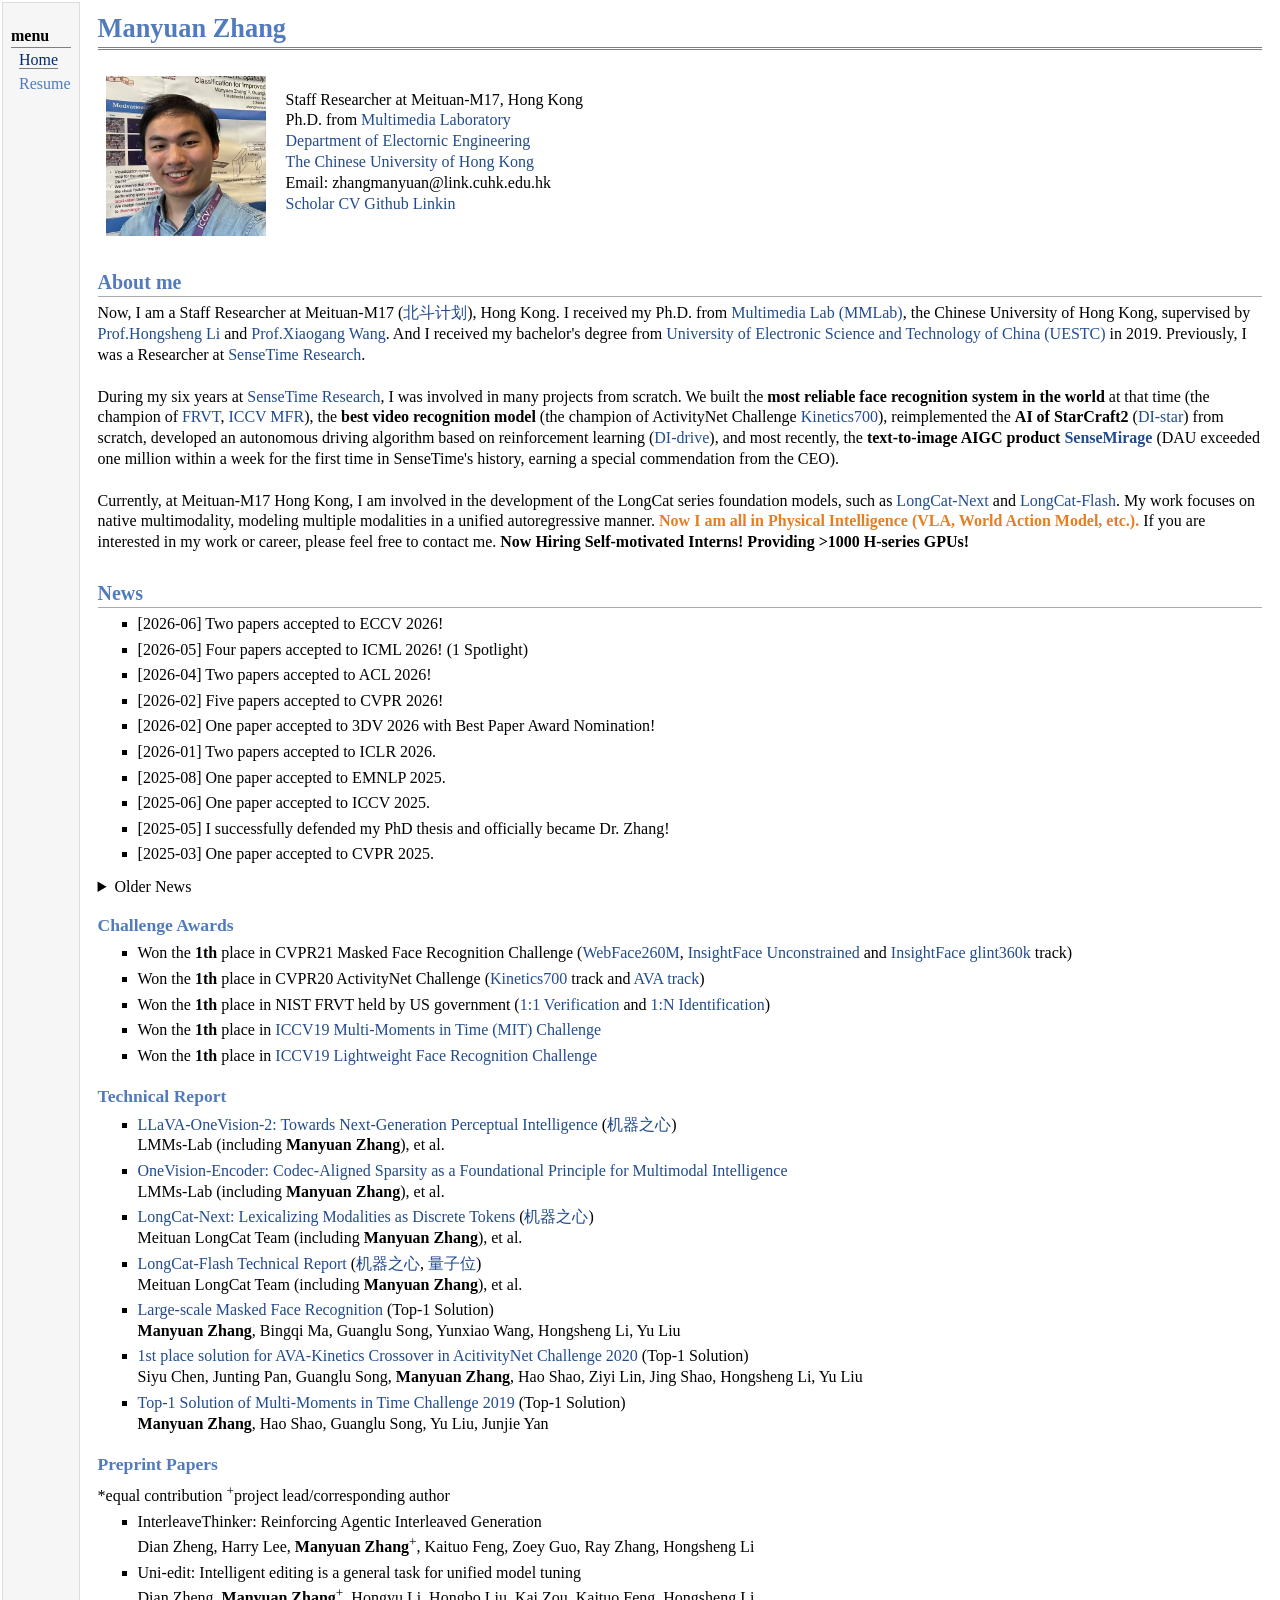
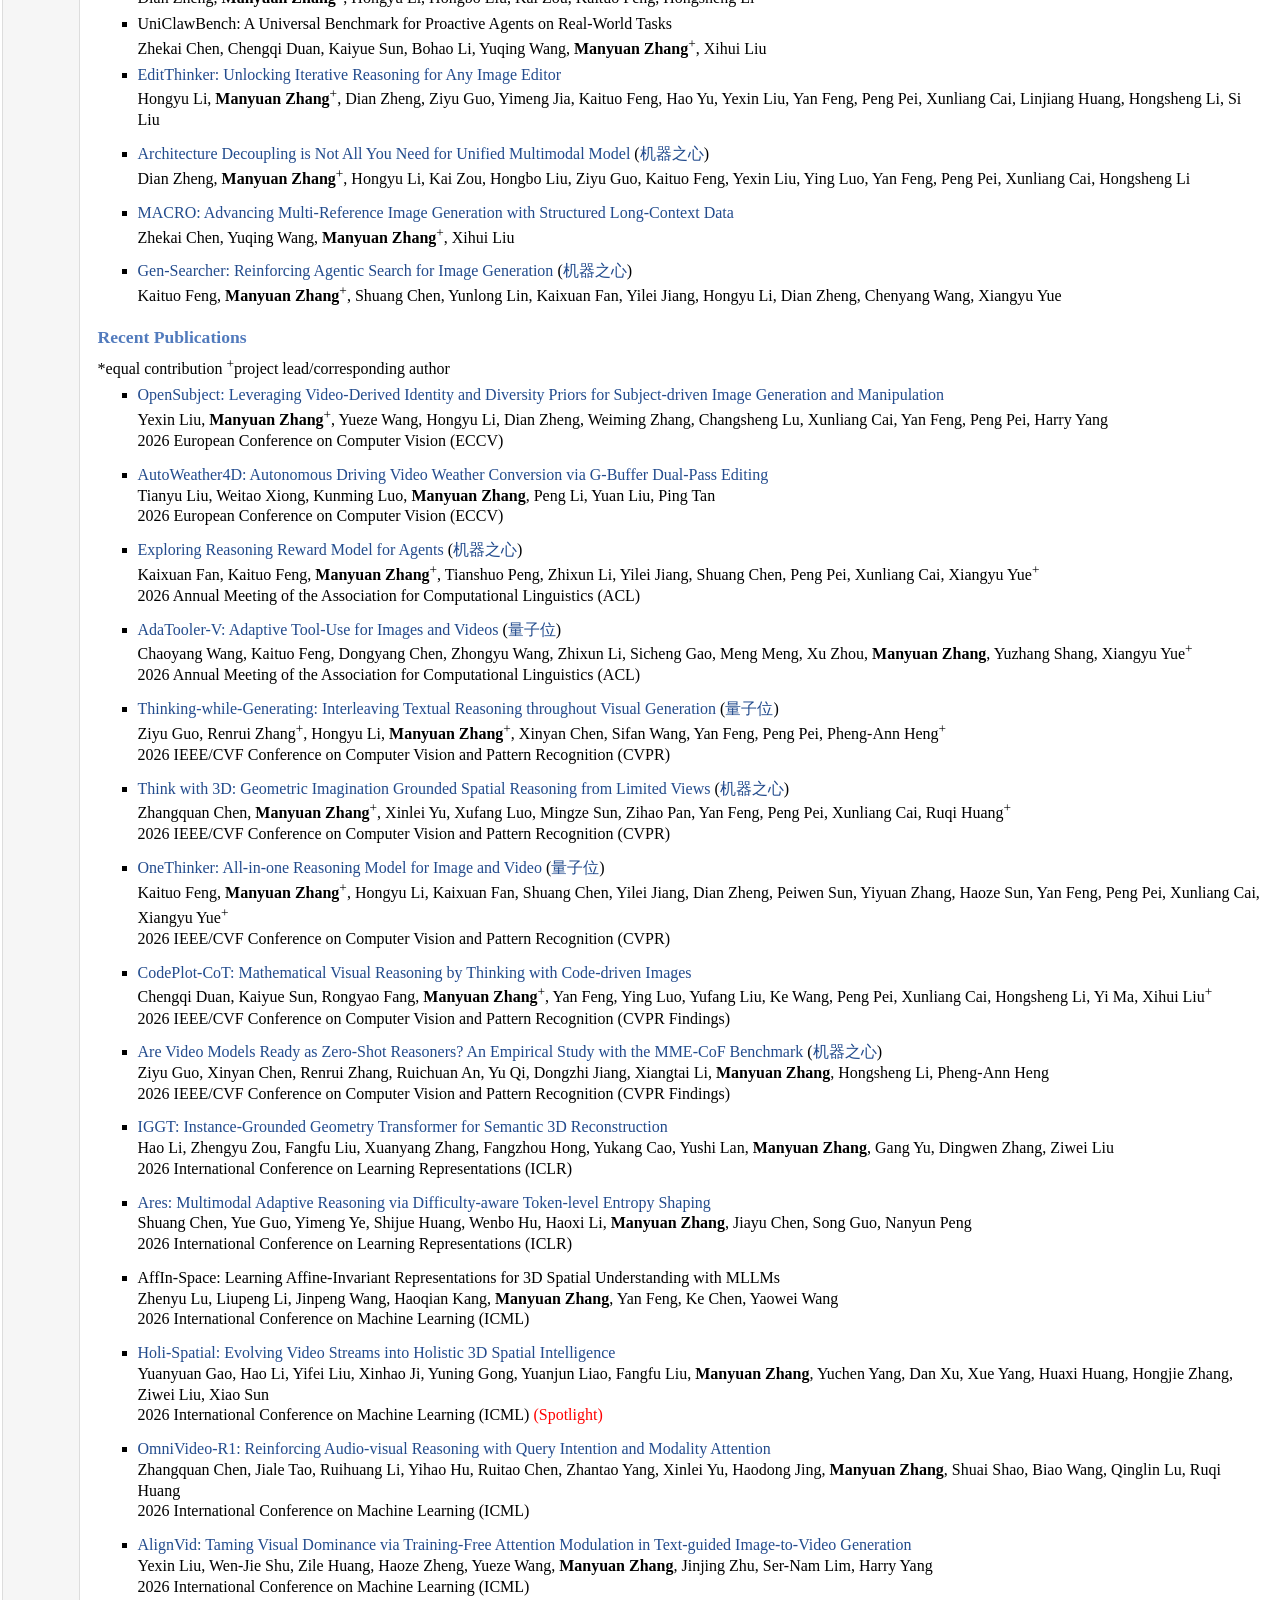
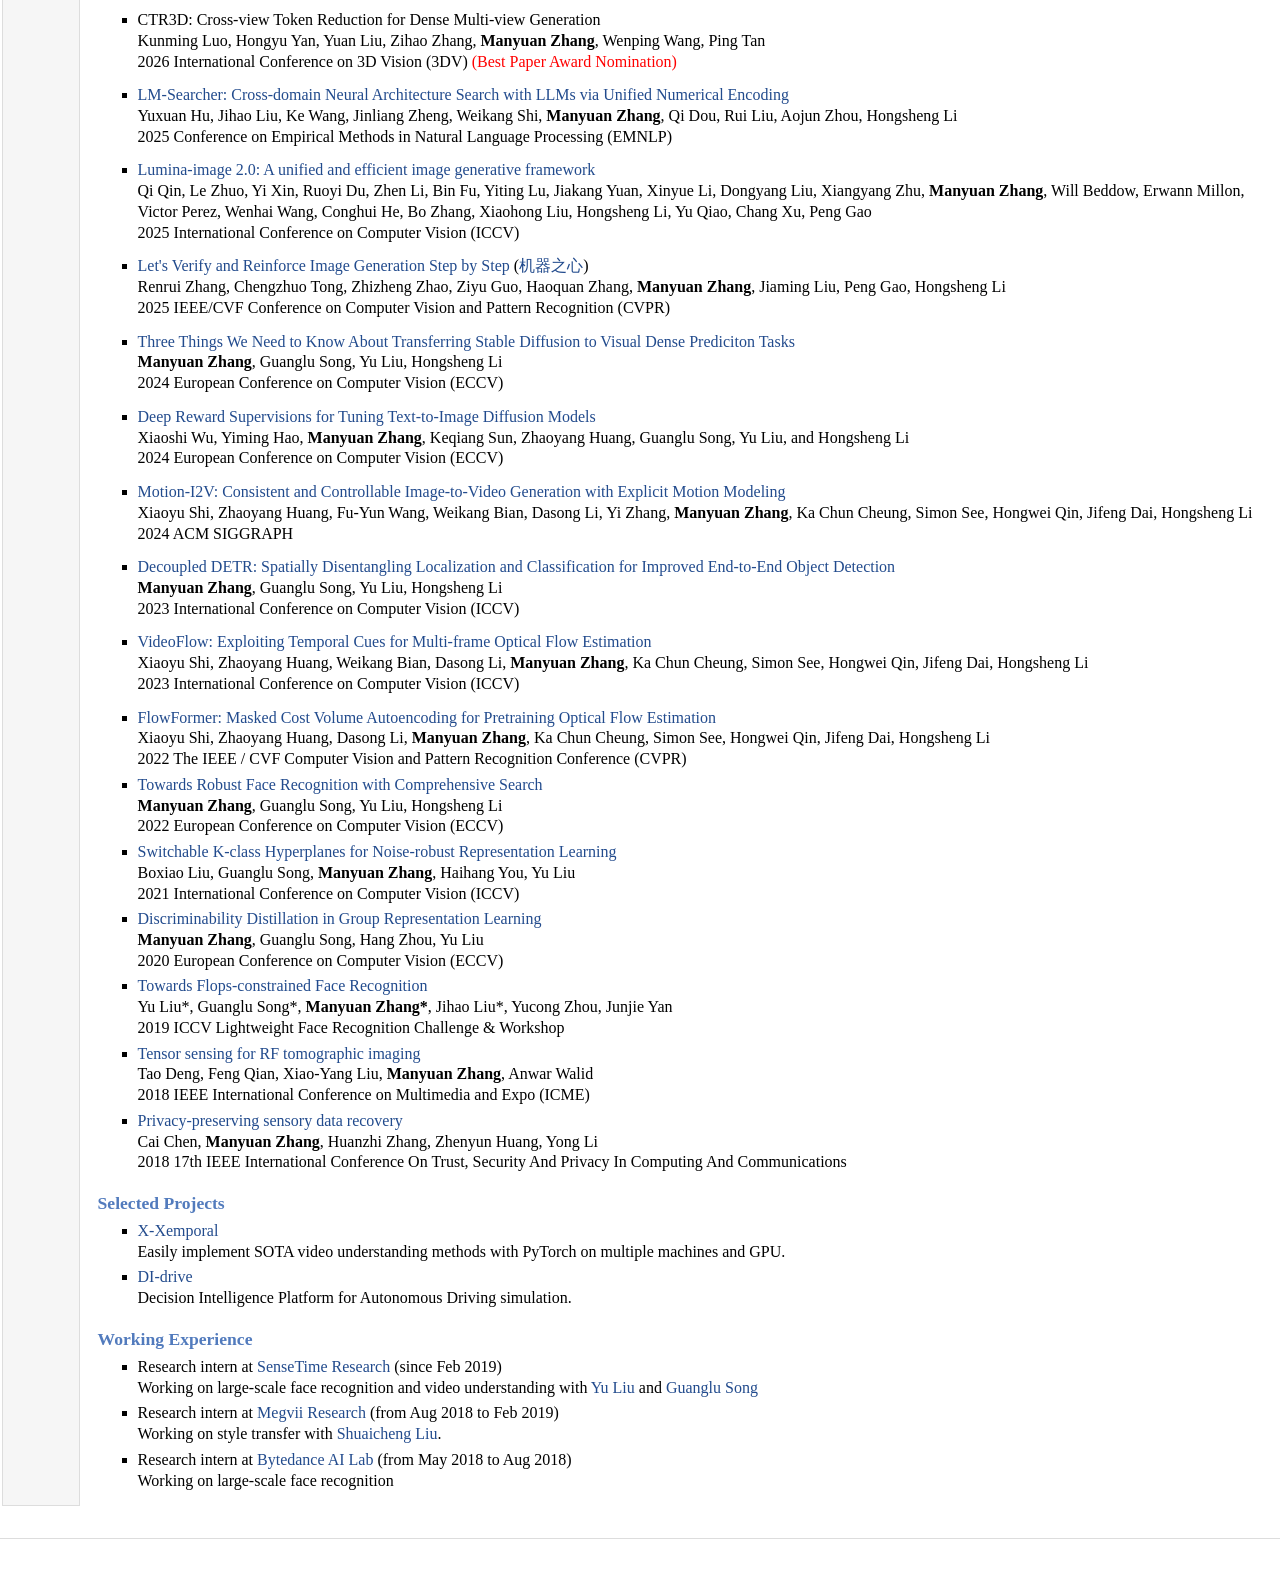
==== index.html @ 933b263a "Use Manyuan Zhang for LLaVA-OneVision-2 author Co-Authored-By: Claude Opus 4 <noreply@anthropic.com>" ====
<!DOCTYPE html PUBLIC "-//W3C//DTD XHTML 1.1//EN"
  "http://www.w3.org/TR/xhtml11/DTD/xhtml11.dtd">
<html xmlns="http://www.w3.org/1999/xhtml" xml:lang="en">
<head>
<meta name="generator" content="jemdoc, see http://jemdoc.jaboc.net/" />
<meta http-equiv="Content-Type" content="text/html;charset=utf-8" />
<link rel="stylesheet" href="jemdoc.css" type="text/css" />
<title>Manyuan Zhang</title>
</head>
<body>
<table summary="Table for page layout." id="tlayout">
<tr valign="top">
<td id="layout-menu">
<div class="menu-category">menu</div>
<div class="menu-item"><a href="index.html" class="current">Home</a></div>
<div class="menu-item"><a href="cv.pdf">Resume</a></div>
</td>
<td id="layout-content">
<div id="toptitle">
<h1>Manyuan Zhang</h1>
</div>
<table class="imgtable"><tr><td>
<img src="bioo.jpg" alt="alt text" width="160px" height="160px" />&nbsp;</td>
<td align="left"><p>Staff Researcher at Meituan-M17, Hong Kong<br />
Ph.D. from <a href="http://mmlab.ie.cuhk.edu.hk/">Multimedia Laboratory</a><br /><a href="http://www.ee.cuhk.edu.hk/en-gb/">Department of Electornic Engineering</a> <br /><a href="https://www.cuhk.edu.hk/chinese/index.html">The Chinese University of Hong Kong</a><br />
Email: zhangmanyuan@link.cuhk.edu.hk <br />
<a href="https://scholar.google.com/citations?hl=zh-CN&amp;user=ZYmcm0EAAAAJ">Scholar</a> <a href="cv.pdf">CV</a> <a href="https://github.com/manyuan97">Github</a> <a href="https://www.linkedin.com/in/manyuan-zhang-32997814b/?originalSubdomain=cn">Linkin</a></p>
</td></tr></table>
<h2>About me</h2>
<p>Now, I am a Staff Researcher at Meituan-M17 (<a href="https://zhaopin.meituan.com/web/beidouprogram">北斗计划</a>), Hong Kong. I received my Ph.D. from <a href="http://mmlab.ie.cuhk.edu.hk/">Multimedia Lab (MMLab)</a>, the Chinese University of Hong Kong, supervised by <a href="https://www.ee.cuhk.edu.hk/~hsli/">Prof.Hongsheng Li</a> and  <a href="https://www.ee.cuhk.edu.hk/~xgwang/">Prof.Xiaogang Wang</a>. And I received my bachelor's degree from  <a href="https://www.uestc.edu.cn/">University of Electronic Science and Technology of China (UESTC)</a> in 2019.  Previously, I was a Researcher at <a href="https://www.sensetime.com/cn/">SenseTime Research</a>. <br /><br />
During my six years at <a href="https://www.sensetime.com/cn/">SenseTime Research</a>, I was involved in many projects from scratch. We built the <b>most reliable face recognition system in the world</b> at that time (the champion of <a href="https://pages.nist.gov/frvt/reportcards/11/sensetime_005.html">FRVT</a>, <a href="https://ibug.doc.ic.ac.uk/resources/masked-face-recognition-challenge-workshop-iccv-21/">ICCV MFR</a>), the <b>best video recognition model</b> (the champion of ActivityNet Challenge <a href="http://activity-net.org/challenges/2020/tasks/guest_kinetics.html/">Kinetics700</a>), reimplemented the <b>AI of StarCraft2</b> (<a href="https://github.com/opendilab/DI-star">DI-star</a>) from scratch, developed an autonomous driving algorithm based on reinforcement learning (<a href="https://github.com/opendilab/DI-drive">DI-drive</a>), and most recently, the <b>text-to-image AIGC product <a href="https://miaohua.sensetime.com/">SenseMirage</a></b> (DAU exceeded one million within a week for the first time in SenseTime's history, earning a special commendation from the CEO). <br /><br />
Currently, at Meituan-M17 Hong Kong, I am involved in the development of the LongCat series foundation models, such as <a href="https://arxiv.org/abs/2603.27538">LongCat-Next</a> and <a href="https://arxiv.org/abs/2509.01322">LongCat-Flash</a>. My work focuses on native multimodality, modeling multiple modalities in a unified autoregressive manner. <font color="#e67e22"><b>Now I am all in Physical Intelligence (VLA, World Action Model, etc.).</b></font> If you are interested in my work or career, please feel free to contact me. <b>Now Hiring Self-motivated Interns! Providing &gt;1000 H-series GPUs!</b></p>
<h2>News</h2>
<ul>
<li><p>[2026-06] Two papers accepted to ECCV 2026!</p>
</li>
<li><p>[2026-05] Four papers accepted to ICML 2026! (1 Spotlight)</p>
</li>
<li><p>[2026-04] Two papers accepted to ACL 2026!</p>
</li>
<li><p>[2026-02] Five papers accepted to CVPR 2026!</p>
</li>
<li><p>[2026-02] One paper accepted to 3DV 2026 with Best Paper Award Nomination!</p>
</li>
<li><p>[2026-01] Two papers accepted to ICLR 2026.</p>
</li>
<li><p>[2025-08] One paper accepted to EMNLP 2025.</p>
</li>
<li><p>[2025-06] One paper accepted to ICCV 2025.</p>
</li>
<li><p>[2025-05] I successfully defended my PhD thesis and officially became Dr. Zhang!</p>
</li>
<li><p>[2025-03] One paper accepted to CVPR 2025.</p>
</li>
</ul>
<details>
<summary>Older News</summary>
<ul>
<li><p>[2024-07] Two papers accepted to ECCV2024.</p>
</li>
<li><p>[2024-03] One paper accepted to SIGGRAPH2024.</p>
</li>
<li><p>[2023-07] Two paper accepted to ICCV2023.</p>
</li>
<li><p>[2023-07] I pass the PhD candidate test. </p>
</li>
<li><p>[2023-05] I am invited to be a reviewer for NIPS2023 and ICLR2023.</p>
</li>
<li><p>[2023-02] One paper accepted to CVPR 2023.</p>
</li>
<li><p>[2022-12] I am invited to be a reviewer for CVPR2023 and ICCV2023.</p>
</li>
<li><p>[2022-07] One paper accepted to ECCV 2022.</p>
</li>
<li><p>[2022-04] I am invited to be a reviewer for ECCV2022 and NIPS2022.</p>
</li>
<li><p>[2022-04] I am invited to &rsquo;智东西&rsquo; to give a talk about imitation learning in automatic driving.</p>
</li>
<li><p>[2021-10] We win three championships of <a href="https://ibug.doc.ic.ac.uk/resources/masked-face-recognition-challenge-workshop-iccv-21/">ICCV 2021 Masked Face Recognition Challenge</a> on <a href="http://iccv21-mfr.com/">glink360k</a> track, <a href="http://iccv21-mfr.com/">unconstrained</a> track and <a href="https://competitions.codalab.org/competitions/32478">Webface260M</a> track. Code and solutions will be released very soon.</p>
</li>
<li><p>[2021-07] We release  <a href="https://github.com/opendilab/DI-drive/">DI-drive</a>, the decision intelligence platform for autonomous driving simulation. I am responsible for the imitation learning part.</p>
</li>
<li><p>[2021-07] One paper accepted to ICCV 2021.</p>
</li>
<li><p>[2021-05] We win the championship of <a href="https://pages.nist.gov/frvt/reportcards/11/sensetime_005.html">NIST FRVT 1:1</a>.</p>
</li>
<li><p>[2020-12] We win the championship of <a href="https://pages.nist.gov/frvt/reportcards/1N/sensetime_005.pdf">NIST FRVT 1:N</a>.</p>
</li>
<li><p>[2020-06] We win 2 championships of <a href="http://activity-net.org/">ActivityNet</a> on the <a href="http://activity-net.org/challenges/2020/tasks/guest_ava.html/">Spatio-temporal Action Localization (AVA)</a> track and the <a href="http://activity-net.org/challenges/2020/tasks/guest_kinetics.html/">Trimmed Activity Recognition (Kinetics 700)</a> track. </p>
</li>
<li><p>[2020-06] One paper accepted to ECCV 2020.</p>
</li>
<li><p>[2020-04] We release the <a href="https://github.com/Sense-X/X-Temporal/">X-Temporal</a> for easily implement SOTA video understanding methods with PyTorch on multiple machines and GPUs.</p>
</li>
<li><p>[2019-10] One paper accepted to ICCV 2019 LFR workshop.</p>
</li>
<li><p>[2019-10] We win the championship of <a href="http://moments.csail.mit.edu/challenge_iccv_2019.html">ICCV19 Multi-Moments in Time (MIT) Challenge</a>.</p>
</li>
<li><p>[2019-10] We win the championship of <a href="https://ibug.doc.ic.ac.uk/resources/lightweight-face-recognition-challenge-workshop/">ICCV19 Lightweight Face Recognition Challenge</a>.</p>
</li>
</ul>
</details>
<h3>Challenge Awards</h3>
<ul>
<li><p>Won the <b>1th</b> place in CVPR21 Masked Face Recognition Challenge (<a href="https://www.face-benchmark.org/challenge.html/">WebFace260M</a>, <a href="https://insightface.ai/mfr21/">InsightFace Unconstrained</a> and 
<a href="https://insightface.ai/mfr21">InsightFace glint360k</a> track)</p>
</li>
<li><p>Won the <b>1th</b> place in CVPR20 ActivityNet Challenge (<a href="http://activity-net.org/challenges/2020/tasks/guest_kinetics.html/">Kinetics700</a> track and  <a href="https://www.youtube.com/watch?v=zJPEmG3LCH4&amp;list=PLw6H4u-XW8siSxqdRVcD5aBn3OTuA7M7x/">AVA track</a>)</p>
</li>
<li><p>Won the <b>1th</b> place in NIST FRVT held by US government (<a href="https://github.com/usnistgov/frvt/blob/nist-pages/reports/11/frvt_11_report_2022_07_29.pdf">1:1 Verification</a> and <a href="https://github.com/usnistgov/frvt/blob/nist-pages/reports/1N/frvt_1N_report_2022_07_28.pdf/">1:N Identification</a>)</p>
</li>
<li><p>Won the <b>1th</b> place in <a href="http://moments.csail.mit.edu/results2019.html/">ICCV19 Multi-Moments in Time (MIT) Challenge</a></p>
</li>
<li><p>Won the <b>1th</b> place in <a href="https://insightface.ai/lfr19/">ICCV19 Lightweight Face Recognition Challenge</a></p>
</li>
</ul>
<h3>Technical Report </h3>
<ul>
<li><p><a href="https://arxiv.org/abs/2605.25979">LLaVA-OneVision-2: Towards Next-Generation Perceptual Intelligence</a> (<a href="https://mp.weixin.qq.com/s/dechFptcXCvF30mfmC3dWA">机器之心</a>) <br />
LMMs-Lab (including <b>Manyuan Zhang</b>), et al.</p>
</li>
<li><p><a href="https://arxiv.org/abs/2602.08683">OneVision-Encoder: Codec-Aligned Sparsity as a Foundational Principle for Multimodal Intelligence</a> <br />
LMMs-Lab (including <b>Manyuan Zhang</b>), et al.</p>
</li>
<li><p><a href="https://arxiv.org/abs/2603.27538">LongCat-Next: Lexicalizing Modalities as Discrete Tokens</a> (<a href="https://mp.weixin.qq.com/s/IzzNLPI9L2tSRvOXniOJ2Q">机器之心</a>) <br />
Meituan LongCat Team (including <b>Manyuan Zhang</b>), et al.</p>
</li>
<li><p><a href="https://arxiv.org/abs/2509.01322">LongCat-Flash Technical Report</a> (<a href="https://mp.weixin.qq.com/s/InDGGdUmXs6H5KzpXhzyBg">机器之心</a>, <a href="https://mp.weixin.qq.com/s/myqiJWSctD8QAt4BEWQdaA">量子位</a>) <br />
Meituan LongCat Team (including <b>Manyuan Zhang</b>), et al.</p>
</li>
<li><p><a href="Towards">Large-scale Masked Face Recognition</a> (Top-1 Solution) <br />
<b>Manyuan Zhang</b>, Bingqi Ma, Guanglu Song, Yunxiao Wang, Hongsheng Li, Yu Liu</p>
</li>
<li><p><a href="https://arxiv.org/abs/2006.09116/">1st place solution for AVA-Kinetics Crossover in AcitivityNet Challenge 2020</a>  (Top-1 Solution) <br />
Siyu Chen, Junting Pan, Guanglu Song, <b>Manyuan Zhang</b>, Hao Shao, Ziyi Lin, Jing Shao, Hongsheng Li, Yu Liu </p>
</li>
<li><p><a href="https://arxiv.org/abs/2003.05837/">Top-1 Solution of Multi-Moments in Time Challenge 2019</a>  (Top-1 Solution) <br />
<b>Manyuan Zhang</b>, Hao Shao, Guanglu Song, Yu Liu, Junjie Yan</p>
</li>
</ul>
<h3>Preprint Papers</h3>
<p>*equal contribution <sup>+</sup>project lead/corresponding author</p>
<ul>
<li><p>InterleaveThinker: Reinforcing Agentic Interleaved Generation <br />
Dian Zheng, Harry Lee, <b>Manyuan Zhang</b><sup>+</sup>, Kaituo Feng, Zoey Guo, Ray Zhang, Hongsheng Li</p>
</li>
<li><p>Uni-edit: Intelligent editing is a general task for unified model tuning <br />
Dian Zheng, <b>Manyuan Zhang</b><sup>+</sup>, Hongyu Li, Hongbo Liu, Kai Zou, Kaituo Feng, Hongsheng Li</p>
</li>
<li><p>UniClawBench: A Universal Benchmark for Proactive Agents on Real-World Tasks <br />
Zhekai Chen, Chengqi Duan, Kaiyue Sun, Bohao Li, Yuqing Wang, <b>Manyuan Zhang</b><sup>+</sup>, Xihui Liu</p>
</li>
<li><p><a href="https://arxiv.org/abs/2512.05965">EditThinker: Unlocking Iterative Reasoning for Any Image Editor</a> <br />
Hongyu Li, <b>Manyuan Zhang</b><sup>+</sup>, Dian Zheng, Ziyu Guo, Yimeng Jia, Kaituo Feng, Hao Yu, Yexin Liu, Yan Feng, Peng Pei, Xunliang Cai, Linjiang Huang, Hongsheng Li, Si Liu</p>
</li>
</ul>
<ul>
<li><p><a href="https://arxiv.org/abs/2511.22663">Architecture Decoupling is Not All You Need for Unified Multimodal Model</a> (<a href="https://mp.weixin.qq.com/s/cfkLqkwZdQeo9wH2R3ZNAA">机器之心</a>) <br />
Dian Zheng, <b>Manyuan Zhang</b><sup>+</sup>, Hongyu Li, Kai Zou, Hongbo Liu, Ziyu Guo, Kaituo Feng, Yexin Liu, Ying Luo, Yan Feng, Peng Pei, Xunliang Cai, Hongsheng Li</p>
</li>
</ul>
<ul>
<li><p><a href="https://arxiv.org/abs/2603.25319">MACRO: Advancing Multi-Reference Image Generation with Structured Long-Context Data</a> <br />
Zhekai Chen, Yuqing Wang, <b>Manyuan Zhang</b><sup>+</sup>, Xihui Liu</p>
</li>
</ul>
<ul>
<li><p><a href="https://arxiv.org/abs/2603.28767">Gen-Searcher: Reinforcing Agentic Search for Image Generation</a> (<a href="https://mp.weixin.qq.com/s/HhwnxNDMWbZEhq_7PGhVwQ">机器之心</a>) <br />
Kaituo Feng, <b>Manyuan Zhang</b><sup>+</sup>, Shuang Chen, Yunlong Lin, Kaixuan Fan, Yilei Jiang, Hongyu Li, Dian Zheng, Chenyang Wang, Xiangyu Yue</p>
</li>
</ul>
<h3>Recent Publications </h3>
<p>*equal contribution <sup>+</sup>project lead/corresponding author</p>
<ul>
<li><p><a href="https://arxiv.org/abs/2512.08294">OpenSubject: Leveraging Video-Derived Identity and Diversity Priors for Subject-driven Image Generation and Manipulation</a> <br />
Yexin Liu, <b>Manyuan Zhang</b><sup>+</sup>, Yueze Wang, Hongyu Li, Dian Zheng, Weiming Zhang, Changsheng Lu, Xunliang Cai, Yan Feng, Peng Pei, Harry Yang <br />
2026 European Conference on Computer Vision (ECCV)</p>
</li>
</ul>
<ul>
<li><p><a href="https://arxiv.org/abs/2603.26546">AutoWeather4D: Autonomous Driving Video Weather Conversion via G-Buffer Dual-Pass Editing</a> <br />
Tianyu Liu, Weitao Xiong, Kunming Luo, <b>Manyuan Zhang</b>, Peng Li, Yuan Liu, Ping Tan <br />
2026 European Conference on Computer Vision (ECCV)</p>
</li>
</ul>
<ul>
<li><p><a href="https://arxiv.org/abs/2601.22154">Exploring Reasoning Reward Model for Agents</a> (<a href="https://mp.weixin.qq.com/s/h1Ffc1O-DboqfavR3ANiPg">机器之心</a>) <br />
Kaixuan Fan, Kaituo Feng, <b>Manyuan Zhang</b><sup>+</sup>, Tianshuo Peng, Zhixun Li, Yilei Jiang, Shuang Chen, Peng Pei, Xunliang Cai, Xiangyu Yue<sup>+</sup> <br />
2026 Annual Meeting of the Association for Computational Linguistics (ACL)</p>
</li>
</ul>
<ul>
<li><p><a href="https://arxiv.org/abs/2512.16918">AdaTooler-V: Adaptive Tool-Use for Images and Videos</a> (<a href="https://mp.weixin.qq.com/s/qi3q9juiS5GgJMhnFuxqWg">量子位</a>) <br />
Chaoyang Wang, Kaituo Feng, Dongyang Chen, Zhongyu Wang, Zhixun Li, Sicheng Gao, Meng Meng, Xu Zhou, <b>Manyuan Zhang</b>, Yuzhang Shang, Xiangyu Yue<sup>+</sup> <br />
2026 Annual Meeting of the Association for Computational Linguistics (ACL)</p>
</li>
</ul>
<ul>
<li><p><a href="https://arxiv.org/abs/2511.16671">Thinking-while-Generating: Interleaving Textual Reasoning throughout Visual Generation</a> (<a href="https://mp.weixin.qq.com/s/Bvr-ixLNuIIismHLIkxNdw">量子位</a>) <br />
Ziyu Guo, Renrui Zhang<sup>+</sup>, Hongyu Li, <b>Manyuan Zhang</b><sup>+</sup>, Xinyan Chen, Sifan Wang, Yan Feng, Peng Pei, Pheng-Ann Heng<sup>+</sup> <br />
2026 IEEE/CVF Conference on Computer Vision and Pattern Recognition (CVPR)</p>
</li>
</ul>
<ul>
<li><p><a href="https://arxiv.org/abs/2510.18632">Think with 3D: Geometric Imagination Grounded Spatial Reasoning from Limited Views</a> (<a href="https://mp.weixin.qq.com/s/wMJ2KGBnEbDze0hoS4hCaQ">机器之心</a>) <br />
Zhangquan Chen, <b>Manyuan Zhang</b><sup>+</sup>, Xinlei Yu, Xufang Luo, Mingze Sun, Zihao Pan, Yan Feng, Peng Pei, Xunliang Cai, Ruqi Huang<sup>+</sup> <br />
2026 IEEE/CVF Conference on Computer Vision and Pattern Recognition (CVPR)</p>
</li>
</ul>
<ul>
<li><p><a href="https://arxiv.org/abs/2512.03043">OneThinker: All-in-one Reasoning Model for Image and Video</a> (<a href="https://mp.weixin.qq.com/s/8_k-Clf9JK9RRpQQbZ6pcQ">量子位</a>) <br />
Kaituo Feng, <b>Manyuan Zhang</b><sup>+</sup>, Hongyu Li, Kaixuan Fan, Shuang Chen, Yilei Jiang, Dian Zheng, Peiwen Sun, Yiyuan Zhang, Haoze Sun, Yan Feng, Peng Pei, Xunliang Cai, Xiangyu Yue<sup>+</sup> <br />
2026 IEEE/CVF Conference on Computer Vision and Pattern Recognition (CVPR)</p>
</li>
</ul>
<ul>
<li><p><a href="https://arxiv.org/abs/2510.11718">CodePlot-CoT: Mathematical Visual Reasoning by Thinking with Code-driven Images</a> <br />
Chengqi Duan, Kaiyue Sun, Rongyao Fang, <b>Manyuan Zhang</b><sup>+</sup>, Yan Feng, Ying Luo, Yufang Liu, Ke Wang, Peng Pei, Xunliang Cai, Hongsheng Li, Yi Ma, Xihui Liu<sup>+</sup> <br />
2026 IEEE/CVF Conference on Computer Vision and Pattern Recognition (CVPR Findings)</p>
</li>
</ul>
<ul>
<li><p><a href="https://arxiv.org/abs/2510.26802">Are Video Models Ready as Zero-Shot Reasoners? An Empirical Study with the MME-CoF Benchmark</a> (<a href="https://mp.weixin.qq.com/s/iRwvuHboZMbVHZRUbX0low">机器之心</a>) <br />
Ziyu Guo, Xinyan Chen, Renrui Zhang, Ruichuan An, Yu Qi, Dongzhi Jiang, Xiangtai Li, <b>Manyuan Zhang</b>, Hongsheng Li, Pheng-Ann Heng <br />
2026 IEEE/CVF Conference on Computer Vision and Pattern Recognition (CVPR Findings)</p>
</li>
</ul>
<ul>
<li><p><a href="https://arxiv.org/abs/2510.22706">IGGT: Instance-Grounded Geometry Transformer for Semantic 3D Reconstruction</a> <br />
Hao Li, Zhengyu Zou, Fangfu Liu, Xuanyang Zhang, Fangzhou Hong, Yukang Cao, Yushi Lan, <b>Manyuan Zhang</b>, Gang Yu, Dingwen Zhang, Ziwei Liu <br />
2026 International Conference on Learning Representations (ICLR)</p>
</li>
</ul>
<ul>
<li><p><a href="https://arxiv.org/abs/2510.08457">Ares: Multimodal Adaptive Reasoning via Difficulty-aware Token-level Entropy Shaping</a> <br />
Shuang Chen, Yue Guo, Yimeng Ye, Shijue Huang, Wenbo Hu, Haoxi Li, <b>Manyuan Zhang</b>, Jiayu Chen, Song Guo, Nanyun Peng <br />
2026 International Conference on Learning Representations (ICLR)</p>
</li>
</ul>
<ul>
<li><p>AffIn-Space: Learning Affine-Invariant Representations for 3D Spatial Understanding with MLLMs <br />
Zhenyu Lu, Liupeng Li, Jinpeng Wang, Haoqian Kang, <b>Manyuan Zhang</b>, Yan Feng, Ke Chen, Yaowei Wang <br />
2026 International Conference on Machine Learning (ICML)</p>
</li>
</ul>
<ul>
<li><p><a href="https://arxiv.org/abs/2603.07660">Holi-Spatial: Evolving Video Streams into Holistic 3D Spatial Intelligence</a> <br />
Yuanyuan Gao, Hao Li, Yifei Liu, Xinhao Ji, Yuning Gong, Yuanjun Liao, Fangfu Liu, <b>Manyuan Zhang</b>, Yuchen Yang, Dan Xu, Xue Yang, Huaxi Huang, Hongjie Zhang, Ziwei Liu, Xiao Sun <br />
2026 International Conference on Machine Learning (ICML) <font color="red">(Spotlight)</font></p>
</li>
</ul>
<ul>
<li><p><a href="https://arxiv.org/abs/2602.05847">OmniVideo-R1: Reinforcing Audio-visual Reasoning with Query Intention and Modality Attention</a> <br />
Zhangquan Chen, Jiale Tao, Ruihuang Li, Yihao Hu, Ruitao Chen, Zhantao Yang, Xinlei Yu, Haodong Jing, <b>Manyuan Zhang</b>, Shuai Shao, Biao Wang, Qinglin Lu, Ruqi Huang <br />
2026 International Conference on Machine Learning (ICML)</p>
</li>
</ul>
<ul>
<li><p><a href="https://arxiv.org/abs/2512.01334">AlignVid: Taming Visual Dominance via Training-Free Attention Modulation in Text-guided Image-to-Video Generation</a> <br />
Yexin Liu, Wen-Jie Shu, Zile Huang, Haoze Zheng, Yueze Wang, <b>Manyuan Zhang</b>, Jinjing Zhu, Ser-Nam Lim, Harry Yang <br />
2026 International Conference on Machine Learning (ICML)</p>
</li>
</ul>
<ul>
<li><p>CTR3D: Cross-view Token Reduction for Dense Multi-view Generation <br />
Kunming Luo, Hongyu Yan, Yuan Liu, Zihao Zhang, <b>Manyuan Zhang</b>, Wenping Wang, Ping Tan <br />
2026 International Conference on 3D Vision (3DV) <font color="red">(Best Paper Award Nomination)</font></p>
</li>
</ul>
<ul>
<li><p><a href="https://arxiv.org/abs/2509.05657">LM-Searcher: Cross-domain Neural Architecture Search with LLMs via Unified Numerical Encoding</a> <br />
Yuxuan Hu, Jihao Liu, Ke Wang, Jinliang Zheng, Weikang Shi, <b>Manyuan Zhang</b>, Qi Dou, Rui Liu, Aojun Zhou, Hongsheng Li <br />
2025 Conference on Empirical Methods in Natural Language Processing (EMNLP)</p>
</li>
</ul>
<ul>
<li><p><a href="https://arxiv.org/abs/2503.21758">Lumina-image 2.0: A unified and efficient image generative framework</a> <br />
Qi Qin, Le Zhuo, Yi Xin, Ruoyi Du, Zhen Li, Bin Fu, Yiting Lu, Jiakang Yuan, Xinyue Li, Dongyang Liu, Xiangyang Zhu, <b>Manyuan Zhang</b>, Will Beddow, Erwann Millon, Victor Perez, Wenhai Wang, Conghui He, Bo Zhang, Xiaohong Liu, Hongsheng Li, Yu Qiao, Chang Xu, Peng Gao <br />
2025 International Conference on Computer Vision (ICCV)</p>
</li>
</ul>
<ul>
<li><p><a href="https://arxiv.org/abs/2501.13926">Let's Verify and Reinforce Image Generation Step by Step</a> (<a href="https://mp.weixin.qq.com/s/CTpDAzzk5mcXtQrCpTJs1Q">机器之心</a>) <br />
Renrui Zhang, Chengzhuo Tong, Zhizheng Zhao, Ziyu Guo, Haoquan Zhang, <b>Manyuan Zhang</b>, Jiaming Liu, Peng Gao, Hongsheng Li <br />
2025 IEEE/CVF Conference on Computer Vision and Pattern Recognition (CVPR)</p>
</li>
</ul>
<ul>
<li><p><a href="https://www.ecva.net/papers/eccv_2024/papers_ECCV/papers/05837.pdf">Three Things We Need to Know About Transferring Stable Diffusion to Visual Dense Prediciton Tasks</a> <br />
<b>Manyuan Zhang</b>, Guanglu Song, Yu Liu, Hongsheng Li <br />
2024 European Conference on Computer Vision (ECCV)</p>
</li>
</ul>
<ul>
<li><p><a href="https://arxiv.org/abs/2401.15977">Deep Reward Supervisions for Tuning Text-to-Image Diffusion Models</a> <br />
Xiaoshi Wu, Yiming Hao, <b>Manyuan Zhang</b>, Keqiang Sun, Zhaoyang Huang, Guanglu Song, Yu Liu, and Hongsheng Li <br />
2024 European Conference on Computer Vision (ECCV)</p>
</li>
</ul>
<ul>
<li><p><a href="https://arxiv.org/abs/2401.15977">Motion-I2V: Consistent and Controllable Image-to-Video Generation with Explicit Motion Modeling</a> <br />
Xiaoyu Shi, Zhaoyang Huang, Fu-Yun Wang, Weikang Bian, Dasong Li, Yi Zhang, <b>Manyuan Zhang</b>, Ka Chun Cheung, Simon See, Hongwei Qin, Jifeng Dai, Hongsheng Li
2024 ACM SIGGRAPH</p>
</li>
</ul>
<ul>
<li><p><a href="https://arxiv.org/abs/2310.15955">Decoupled DETR: Spatially Disentangling Localization and Classification for Improved End-to-End Object Detection</a> <br />
<b>Manyuan Zhang</b>, Guanglu Song, Yu Liu, Hongsheng Li <br />
2023  International Conference on Computer Vision (ICCV)</p>
</li>
</ul>
<ul>
<li><p><a href="https://arxiv.org/abs/2303.08340">VideoFlow: Exploiting Temporal Cues for Multi-frame Optical Flow Estimation</a> <br />
Xiaoyu Shi, Zhaoyang Huang, Weikang Bian, Dasong Li, <b>Manyuan Zhang</b>, Ka Chun Cheung, Simon See, Hongwei Qin, Jifeng Dai, Hongsheng Li <br />
2023  International Conference on Computer Vision (ICCV)</p>
</li>
</ul>
<ul>
<li><p><a href="https://arxiv.org/abs/2303.01237">FlowFormer<tt></tt>: Masked Cost Volume Autoencoding for Pretraining Optical Flow Estimation</a> <br />
Xiaoyu Shi, Zhaoyang Huang, Dasong Li, <b>Manyuan Zhang</b>, Ka Chun Cheung, Simon See, Hongwei Qin, Jifeng Dai, Hongsheng Li <br />
2022 The IEEE / CVF Computer Vision and Pattern Recognition Conference (CVPR) </p>
</li>
<li><p><a href="https://arxiv.org/abs/2208.13600/">Towards Robust Face Recognition with Comprehensive Search</a> <br />
<b>Manyuan Zhang</b>, Guanglu Song, Yu Liu, Hongsheng Li <br />
2022 European Conference on Computer Vision (ECCV)</p>
</li>
<li><p><a href="https://openaccess.thecvf.com/content/ICCV2021/papers/Liu_Switchable_K-Class_Hyperplanes_for_Noise-Robust_Representation_Learning_ICCV_2021_paper.pdf/">Switchable K-class Hyperplanes for Noise-robust Representation Learning</a> <br /> 
Boxiao Liu, Guanglu Song, <b>Manyuan Zhang</b>, Haihang You, Yu Liu <br />
2021 International Conference on Computer Vision (ICCV)</p>
</li>
<li><p><a href="https://www.ecva.net/papers/eccv_2020/papers_ECCV/papers/123550001.pdf/">Discriminability Distillation in Group Representation Learning</a> <br />
<b>Manyuan Zhang</b>, Guanglu Song, Hang Zhou, Yu Liu <br />
2020 European Conference on Computer Vision (ECCV)</p>
</li>
<li><p><a href="https://openaccess.thecvf.com/content_ICCVW_2019/papers/LSR/Liu_Towards_Flops-Constrained_Face_Recognition_ICCVW_2019_paper.pdf/">Towards Flops-constrained Face Recognition</a> <br />
Yu Liu*, Guanglu Song*, <b>Manyuan Zhang*</b>, Jihao Liu*, Yucong Zhou, Junjie Yan <br />
2019 ICCV Lightweight Face Recognition Challenge &amp; Workshop</p>
</li>
<li><p><a href="https://ieeexplore.ieee.org/document/8486609">Tensor sensing for RF tomographic imaging</a> <br />
Tao Deng, Feng Qian, Xiao-Yang Liu, <b>Manyuan Zhang</b>, Anwar Walid <br /> 
2018 IEEE International Conference on Multimedia and Expo (ICME) </p>
</li>
<li><p><a href="https://arxiv.org/pdf/1803.10943.pdf/">Privacy-preserving sensory data recovery</a> <br />
Cai Chen, <b>Manyuan Zhang</b>, Huanzhi Zhang, Zhenyun Huang, Yong Li <br />
2018 17th IEEE International Conference On Trust, Security And Privacy In Computing And Communications <br /></p>
</li>
</ul>
<h3>Selected Projects</h3>
<ul>
<li><p><a href="https://github.com/Sense-X/X-Temporal/">X-Xemporal</a> <br />
Easily implement SOTA video understanding methods with PyTorch on multiple machines and GPU.</p>
</li>
<li><p><a href="https://github.com/opendilab/DI-drive/">DI-drive</a> <br /> 
Decision Intelligence Platform for Autonomous Driving simulation.</p>
</li>
</ul>
<h3>Working Experience</h3>
<ul>
<li><p>Research intern at <a href="https://www.sensetime.com/cn/">SenseTime Research</a> (since Feb 2019) <br />
Working on large-scale face recognition and video understanding with <a href="http://liuyu.us/">Yu Liu</a> and <a href="https://scholar.google.com/citations?user=Bd3v08QAAAAJ&amp;hl=zh-CN/">Guanglu Song</a></p>
</li>
<li><p>Research intern at <a href="https://en.megvii.com/megvii_research/">Megvii Research</a> (from Aug 2018 to Feb 2019) <br />
Working on style transfer with <a href="http://www.liushuaicheng.org/">Shuaicheng Liu</a>. <br /></p>
</li>
<li><p>Research intern at <a href="https://ailab.bytedance.com/">Bytedance AI Lab</a> (from May 2018 to Aug 2018) <br />
Working on large-scale face recognition</p>
</li>
</ul>
</td>
</tr>
</table>
<div style="text-align:center; margin: 30px auto 20px; padding-top: 20px; border-top: 1px solid #ddd;">
<script type="text/javascript" id="mapmyvisitors" src="//mapmyvisitors.com/map.js?d=A5xDGc_wZOf0OFNs-6UudWghfSkX4Cw10a4tMaBBNxE&cl=ffffff&w=300"></script>
</div>
</body>
</html>
---- jemdoc.css ----
/* Default css file for jemdoc. */

table#tlayout {
    border: none;
    border-collapse: separate;
    background: white;
}

body {
	background: white;
	font-family: Georgia, serif;
	padding-bottom: 8px;
	margin: 0;
}

#layout-menu {
	background: #f6f6f6;
	border: 1px solid #dddddd;
	padding-top: 0.5em;
	padding-left: 8px;
	padding-right: 8px;
	font-size: 1.0em;
	width: auto;
	white-space: nowrap;
    text-align: left;
    vertical-align: top;
}

#layout-menu td {
	background: #f4f4f4;
    vertical-align: top;
}

#layout-content {
	padding-top: 0.0em;
	padding-left: 1.0em;
	padding-right: 1.0em;
    border: none;
    background: white;
    text-align: left;
    vertical-align: top;
}

#layout-menu a {
	line-height: 1.5em;
	margin-left: 0.5em;
}

tt {
    background: #ffffdd;
}

pre, tt {
	font-size: 90%;
	font-family: monaco, monospace;
}

a, a > tt {
	color: #224b8d;
	text-decoration: none;
}

a:hover {
	border-bottom: 1px gray dotted;
}

#layout-menu a.current:link, #layout-menu a.current:visited {
	color: #022b6d;
	border-bottom: 1px gray solid;
}
#layout-menu a:link, #layout-menu a:visited, #layout-menu a:hover {
	color: #527bbd;
	text-decoration: none;
}
#layout-menu a:hover {
	text-decoration: none;
}

div.menu-category {
	border-bottom: 1px solid gray;
	margin-top: 0.8em;
	padding-top: 0.2em;
	padding-bottom: 0.1em;
	font-weight: bold;
}

div.menu-item {
	padding-left: 16px;
	text-indent: -16px;
}

div#toptitle {
	padding-bottom: 0.2em;
	margin-bottom: 1.5em;
	border-bottom: 3px double gray;
}

/* Reduce space if we begin the page with a title. */
div#toptitle + h2, div#toptitle + h3 {
	margin-top: -0.7em;
}

div#subtitle {
	margin-top: 0.0em;
	margin-bottom: 0.0em;
	padding-top: 0em;
	padding-bottom: 0.1em;
}

em {
	font-style: italic;
}

strong {
	font-weight: bold;
}


h1, h2, h3 {
	color: #527bbd;
	margin-top: 0.7em;
	margin-bottom: 0.3em;
	padding-bottom: 0.2em;
	line-height: 1.0;
	padding-top: 0.5em;
	border-bottom: 1px solid #aaaaaa;
}

h1 {
	font-size: 165%;
}

h2 {
	padding-top: 0.8em;
	font-size: 125%;
}

h2 + h3 {
    padding-top: 0.2em;
}

h3 {
	font-size: 110%;
	border-bottom: none;
}

p {
	margin-top: 0.0em;
	margin-bottom: 0.8em;
	padding: 0;
	line-height: 1.3;
}

pre {
	padding: 0;
	margin: 0;
}

div#footer {
	font-size: small;
	border-top: 1px solid #c0c0c0;
	padding-top: 0.1em;
	margin-top: 4.0em;
	color: #c0c0c0;
}

div#footer a {
	color: #80a0b0;
}

div#footer-text {
	float: left;
	padding-bottom: 8px;
}

ul, ol, dl {
	margin-top: 0.2em;
	padding-top: 0;
	margin-bottom: 0.8em;
}

dt {
	margin-top: 0.5em;
	margin-bottom: 0;
}

dl {
	margin-left: 20px;
}

dd {
	color: #222222;
}

dd > *:first-child {
	margin-top: 0;
}

ul {
	list-style-position: outside;
	list-style-type: square;
}

p + ul, p + ol {
	margin-top: -0.5em;
}

li ul, li ol {
	margin-top: -0.3em;
}

ol {
	list-style-position: outside;
	list-style-type: decimal;
}

li p, dd p {
	margin-bottom: 0.3em;
}


ol ol {
	list-style-type: lower-alpha;
}

ol ol ol {
	list-style-type: lower-roman;
}

p + div.codeblock {
	margin-top: -0.6em;
}

div.codeblock, div.infoblock {
	margin-right: 0%;
	margin-top: 1.2em;
	margin-bottom: 1.3em;
}

div.blocktitle {
	font-weight: bold;
	color: #cd7b62;
	margin-top: 1.2em;
	margin-bottom: 0.1em;
}

div.blockcontent {
	border: 1px solid silver;
	padding: 0.3em 0.5em;
}

div.infoblock > div.blockcontent {
	background: #ffffee;
}

div.blockcontent p + ul, div.blockcontent p + ol {
	margin-top: 0.4em;
}

div.infoblock p {
	margin-bottom: 0em;
}

div.infoblock li p, div.infoblock dd p {
	margin-bottom: 0.5em;
}

div.infoblock p + p {
	margin-top: 0.8em;
}

div.codeblock > div.blockcontent {
	background: #f6f6f6;
}

span.pycommand {
	color: #000070;
}

span.statement {
	color: #008800;
}
span.builtin {
	color: #000088;
}
span.special {
	color: #990000;
}
span.operator {
	color: #880000;
}
span.error {
	color: #aa0000;
}
span.comment, span.comment > *, span.string, span.string > * {
	color: #606060;
}

@media print {
	#layout-menu { display: none; }
}

#fwtitle {
	margin: 2px;
}

#fwtitle #toptitle {
	padding-left: 0.5em;
	margin-bottom: 0.5em;
}

#layout-content h1:first-child, #layout-content h2:first-child, #layout-content h3:first-child {
	margin-top: -0.7em;
}

div#toptitle h1, #layout-content div#toptitle h1 {
	margin-bottom: 0.0em;
	padding-bottom: 0.1em;
	padding-top: 0;
	margin-top: 0.5em;
	border-bottom: none;
}

img.eq {
	padding: 0;
	padding-left: 0.1em;
	padding-right: 0.1em;
	margin: 0;
}

img.eqwl {
	padding-left: 2em;
	padding-top: 0.6em;
	padding-bottom: 0.2em;
	margin: 0;
}

table {
    border: 2px solid black;
    border-collapse: collapse;
}

td {
    padding: 2px;
    padding-left: 0.5em;
    padding-right: 0.5em;
    text-align: center;
    border: 1px solid gray;
}

table + table {
    margin-top: 1em;
}

tr.heading {
    font-weight: bold;
    border-bottom: 2px solid black;
}

img {
    border: none;
}

table.imgtable, table.imgtable td {
    border: none;
    text-align: left;
}
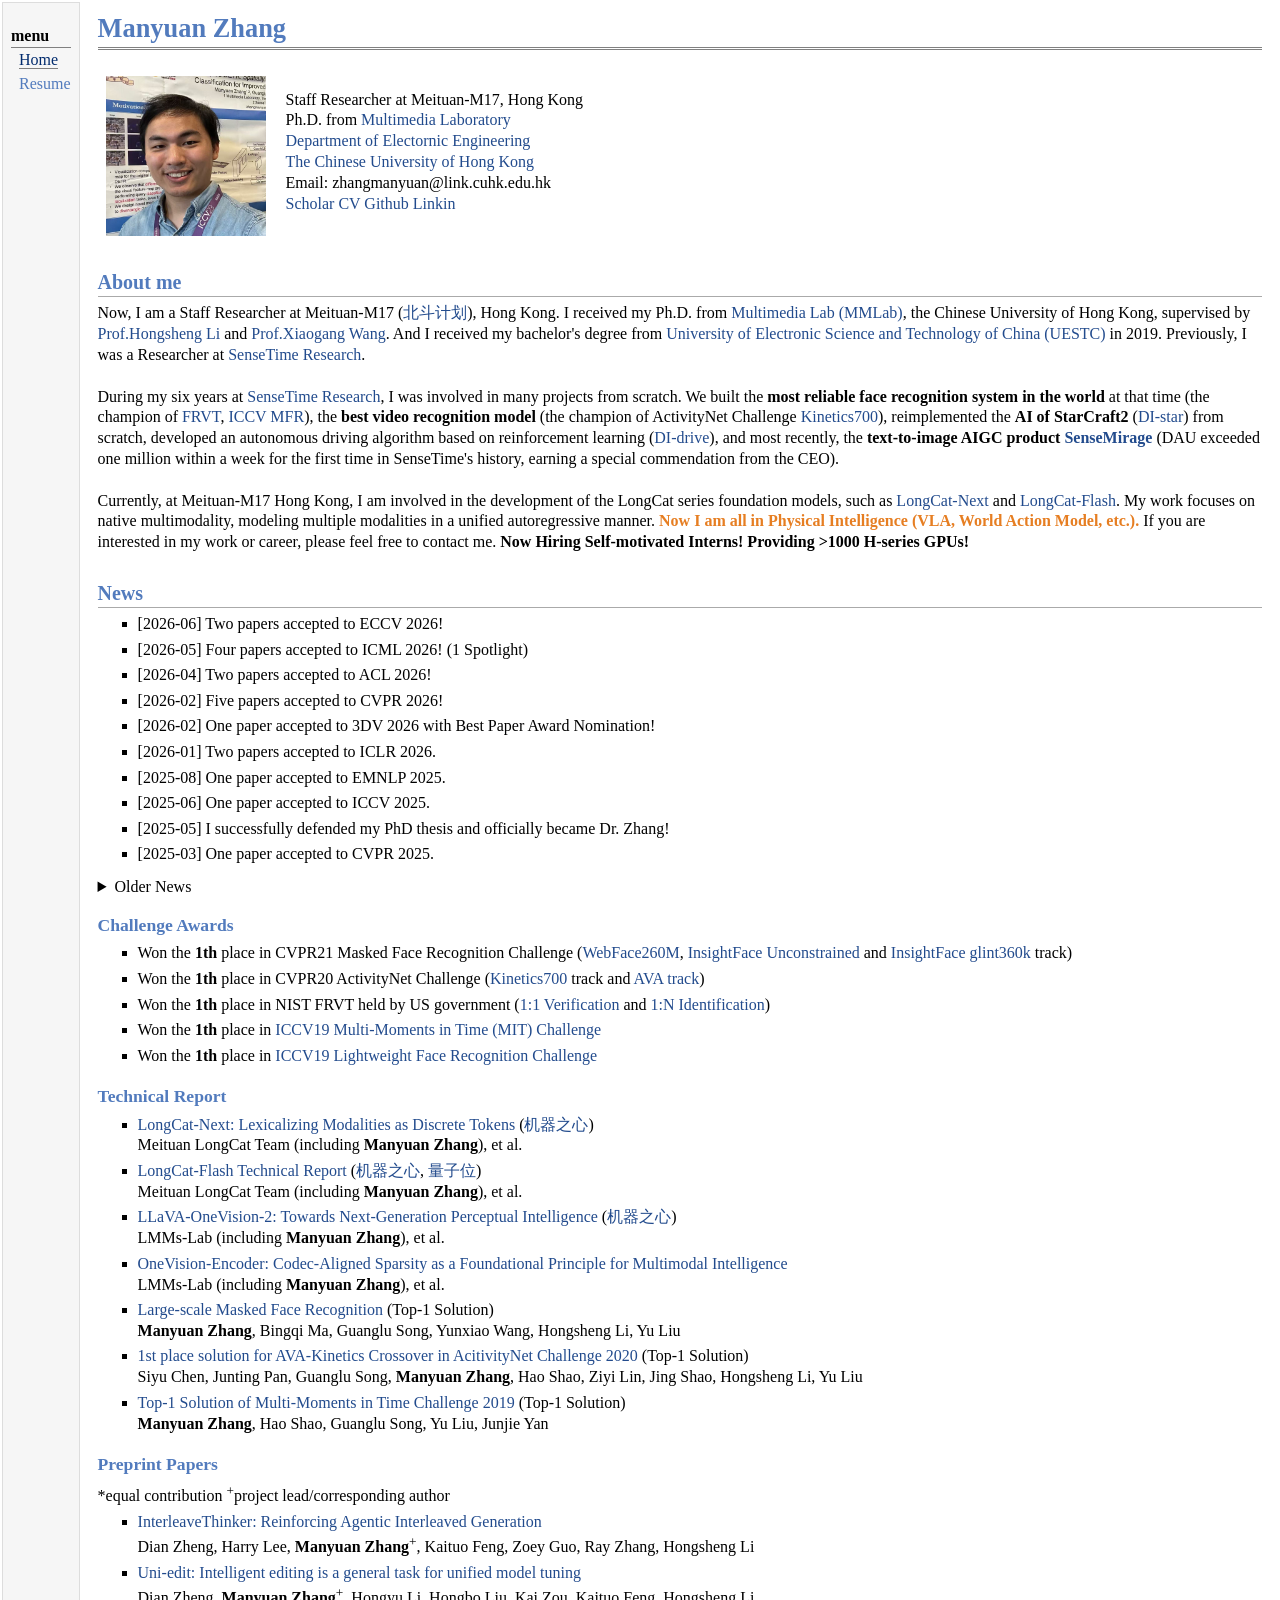
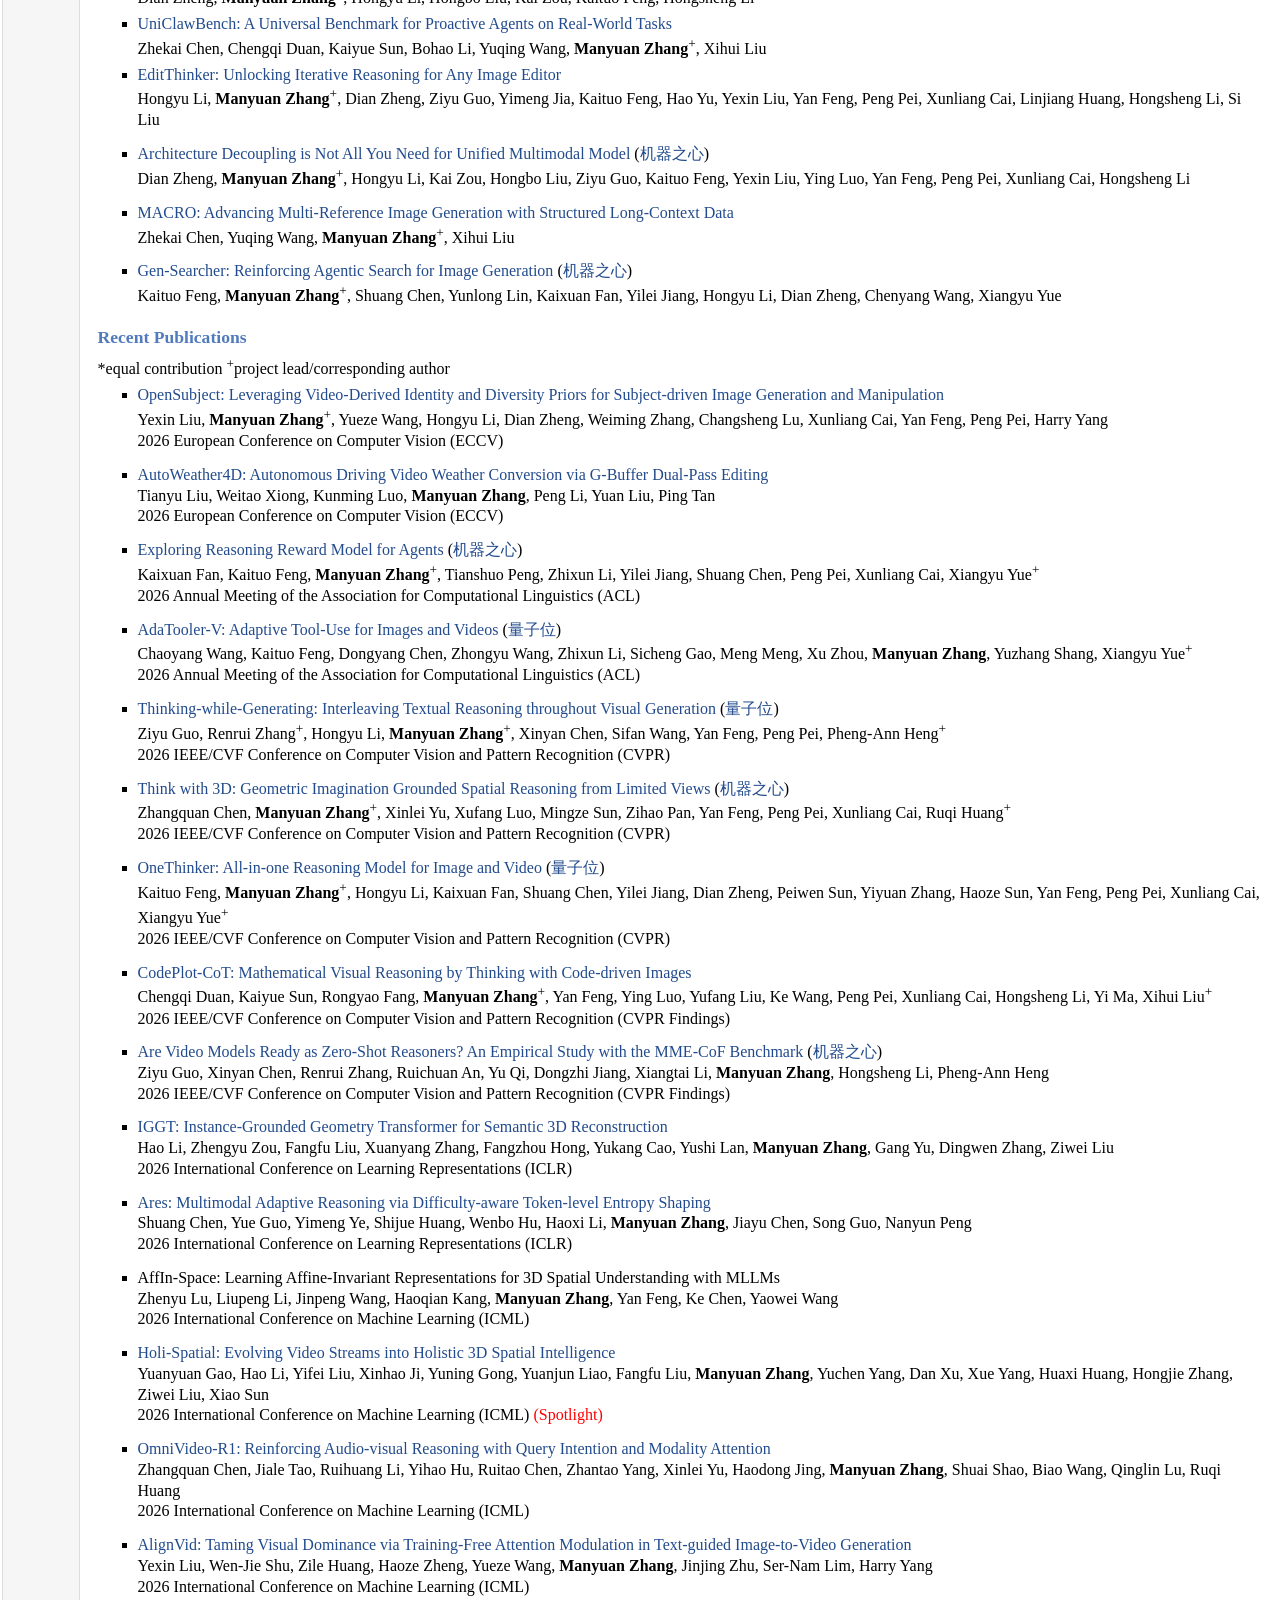
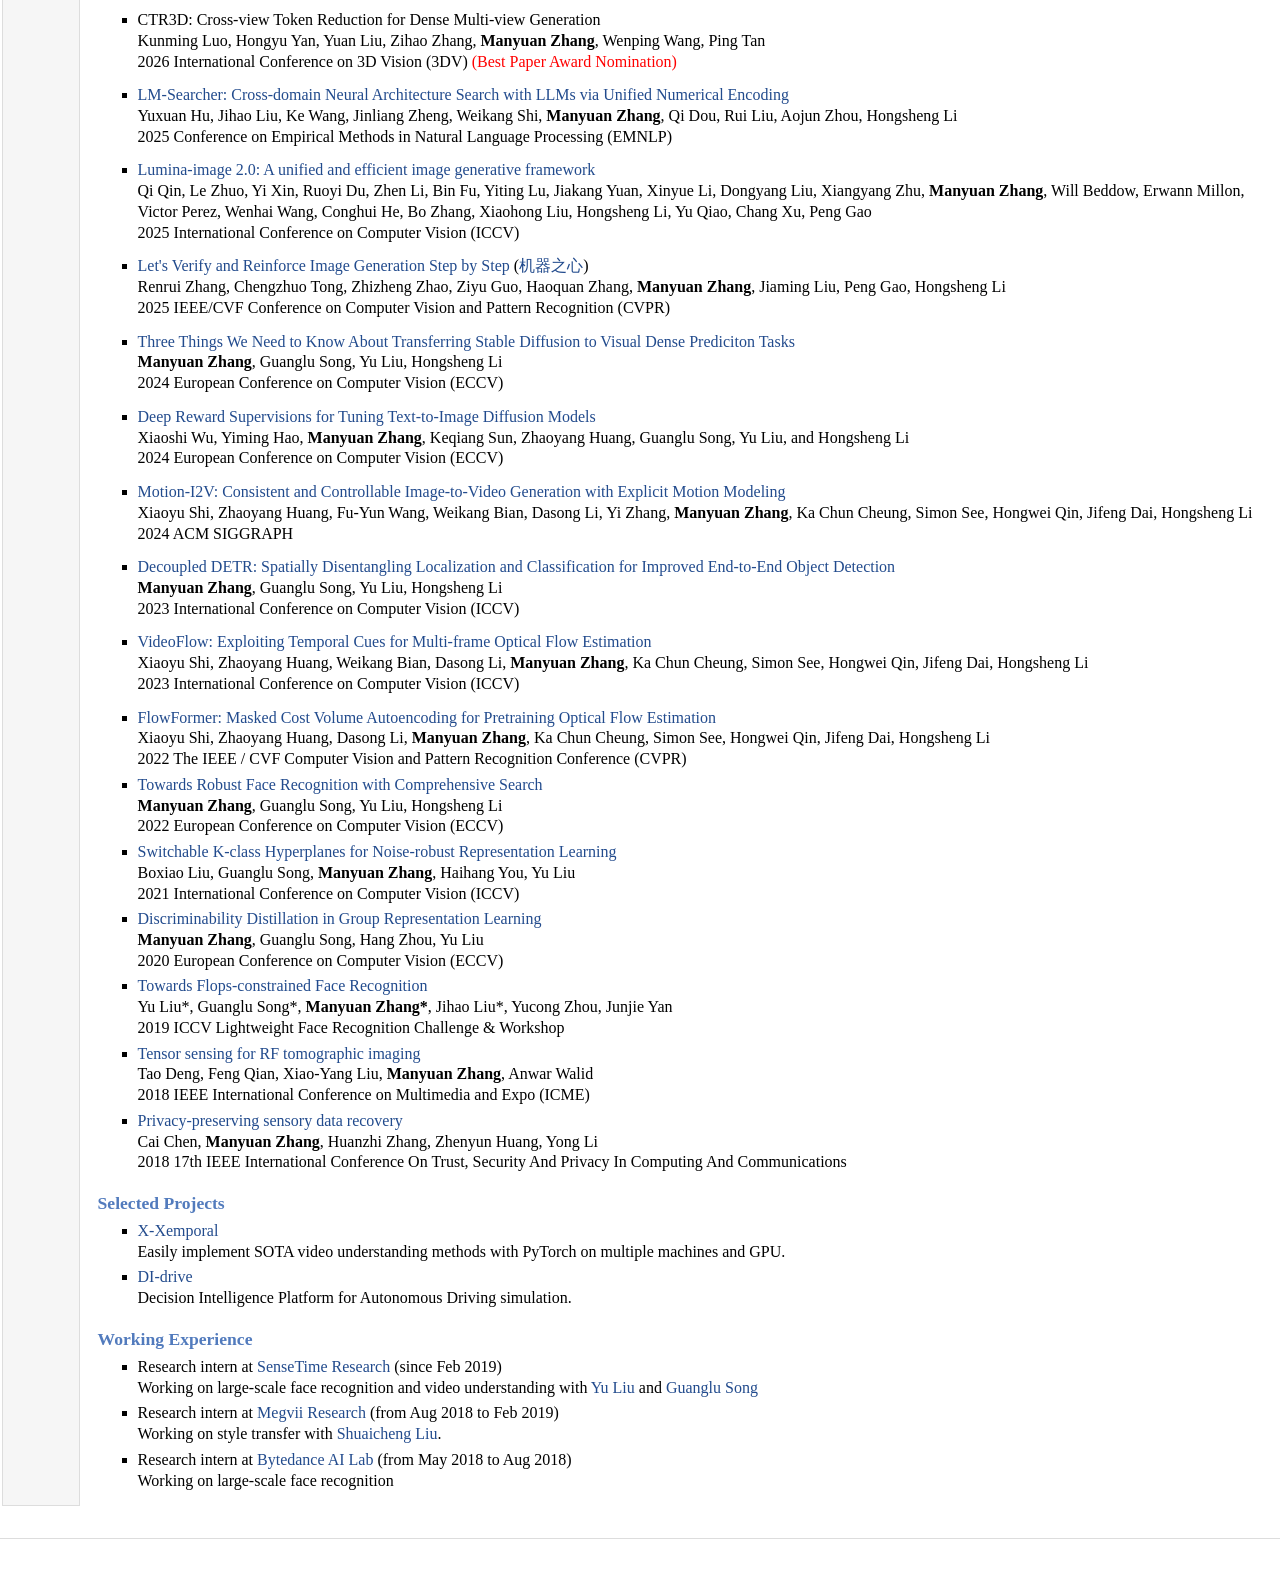
==== commit 861ada3e: "Add preprint links and move LongCat papers to top of Technical Report Co-Authored-By: Claude Opus 4 " ====
--- a/index.html
+++ b/index.html
@@ -116,18 +116,18 @@
 </ul>
 <h3>Technical Report </h3>
 <ul>
+<li><p><a href="https://arxiv.org/abs/2603.27538">LongCat-Next: Lexicalizing Modalities as Discrete Tokens</a> (<a href="https://mp.weixin.qq.com/s/IzzNLPI9L2tSRvOXniOJ2Q">机器之心</a>) <br />
+Meituan LongCat Team (including <b>Manyuan Zhang</b>), et al.</p>
+</li>
+<li><p><a href="https://arxiv.org/abs/2509.01322">LongCat-Flash Technical Report</a> (<a href="https://mp.weixin.qq.com/s/InDGGdUmXs6H5KzpXhzyBg">机器之心</a>, <a href="https://mp.weixin.qq.com/s/myqiJWSctD8QAt4BEWQdaA">量子位</a>) <br />
+Meituan LongCat Team (including <b>Manyuan Zhang</b>), et al.</p>
+</li>
 <li><p><a href="https://arxiv.org/abs/2605.25979">LLaVA-OneVision-2: Towards Next-Generation Perceptual Intelligence</a> (<a href="https://mp.weixin.qq.com/s/dechFptcXCvF30mfmC3dWA">机器之心</a>) <br />
 LMMs-Lab (including <b>Manyuan Zhang</b>), et al.</p>
 </li>
 <li><p><a href="https://arxiv.org/abs/2602.08683">OneVision-Encoder: Codec-Aligned Sparsity as a Foundational Principle for Multimodal Intelligence</a> <br />
 LMMs-Lab (including <b>Manyuan Zhang</b>), et al.</p>
 </li>
-<li><p><a href="https://arxiv.org/abs/2603.27538">LongCat-Next: Lexicalizing Modalities as Discrete Tokens</a> (<a href="https://mp.weixin.qq.com/s/IzzNLPI9L2tSRvOXniOJ2Q">机器之心</a>) <br />
-Meituan LongCat Team (including <b>Manyuan Zhang</b>), et al.</p>
-</li>
-<li><p><a href="https://arxiv.org/abs/2509.01322">LongCat-Flash Technical Report</a> (<a href="https://mp.weixin.qq.com/s/InDGGdUmXs6H5KzpXhzyBg">机器之心</a>, <a href="https://mp.weixin.qq.com/s/myqiJWSctD8QAt4BEWQdaA">量子位</a>) <br />
-Meituan LongCat Team (including <b>Manyuan Zhang</b>), et al.</p>
-</li>
 <li><p><a href="Towards">Large-scale Masked Face Recognition</a> (Top-1 Solution) <br />
 <b>Manyuan Zhang</b>, Bingqi Ma, Guanglu Song, Yunxiao Wang, Hongsheng Li, Yu Liu</p>
 </li>
@@ -141,13 +141,13 @@
 <h3>Preprint Papers</h3>
 <p>*equal contribution <sup>+</sup>project lead/corresponding author</p>
 <ul>
-<li><p>InterleaveThinker: Reinforcing Agentic Interleaved Generation <br />
+<li><p><a href="https://arxiv.org/abs/2606.13679">InterleaveThinker: Reinforcing Agentic Interleaved Generation</a> <br />
 Dian Zheng, Harry Lee, <b>Manyuan Zhang</b><sup>+</sup>, Kaituo Feng, Zoey Guo, Ray Zhang, Hongsheng Li</p>
 </li>
-<li><p>Uni-edit: Intelligent editing is a general task for unified model tuning <br />
+<li><p><a href="https://arxiv.org/abs/2605.21487">Uni-edit: Intelligent editing is a general task for unified model tuning</a> <br />
 Dian Zheng, <b>Manyuan Zhang</b><sup>+</sup>, Hongyu Li, Hongbo Liu, Kai Zou, Kaituo Feng, Hongsheng Li</p>
 </li>
-<li><p>UniClawBench: A Universal Benchmark for Proactive Agents on Real-World Tasks <br />
+<li><p><a href="https://arxiv.org/abs/2607.08768">UniClawBench: A Universal Benchmark for Proactive Agents on Real-World Tasks</a> <br />
 Zhekai Chen, Chengqi Duan, Kaiyue Sun, Bohao Li, Yuqing Wang, <b>Manyuan Zhang</b><sup>+</sup>, Xihui Liu</p>
 </li>
 <li><p><a href="https://arxiv.org/abs/2512.05965">EditThinker: Unlocking Iterative Reasoning for Any Image Editor</a> <br />
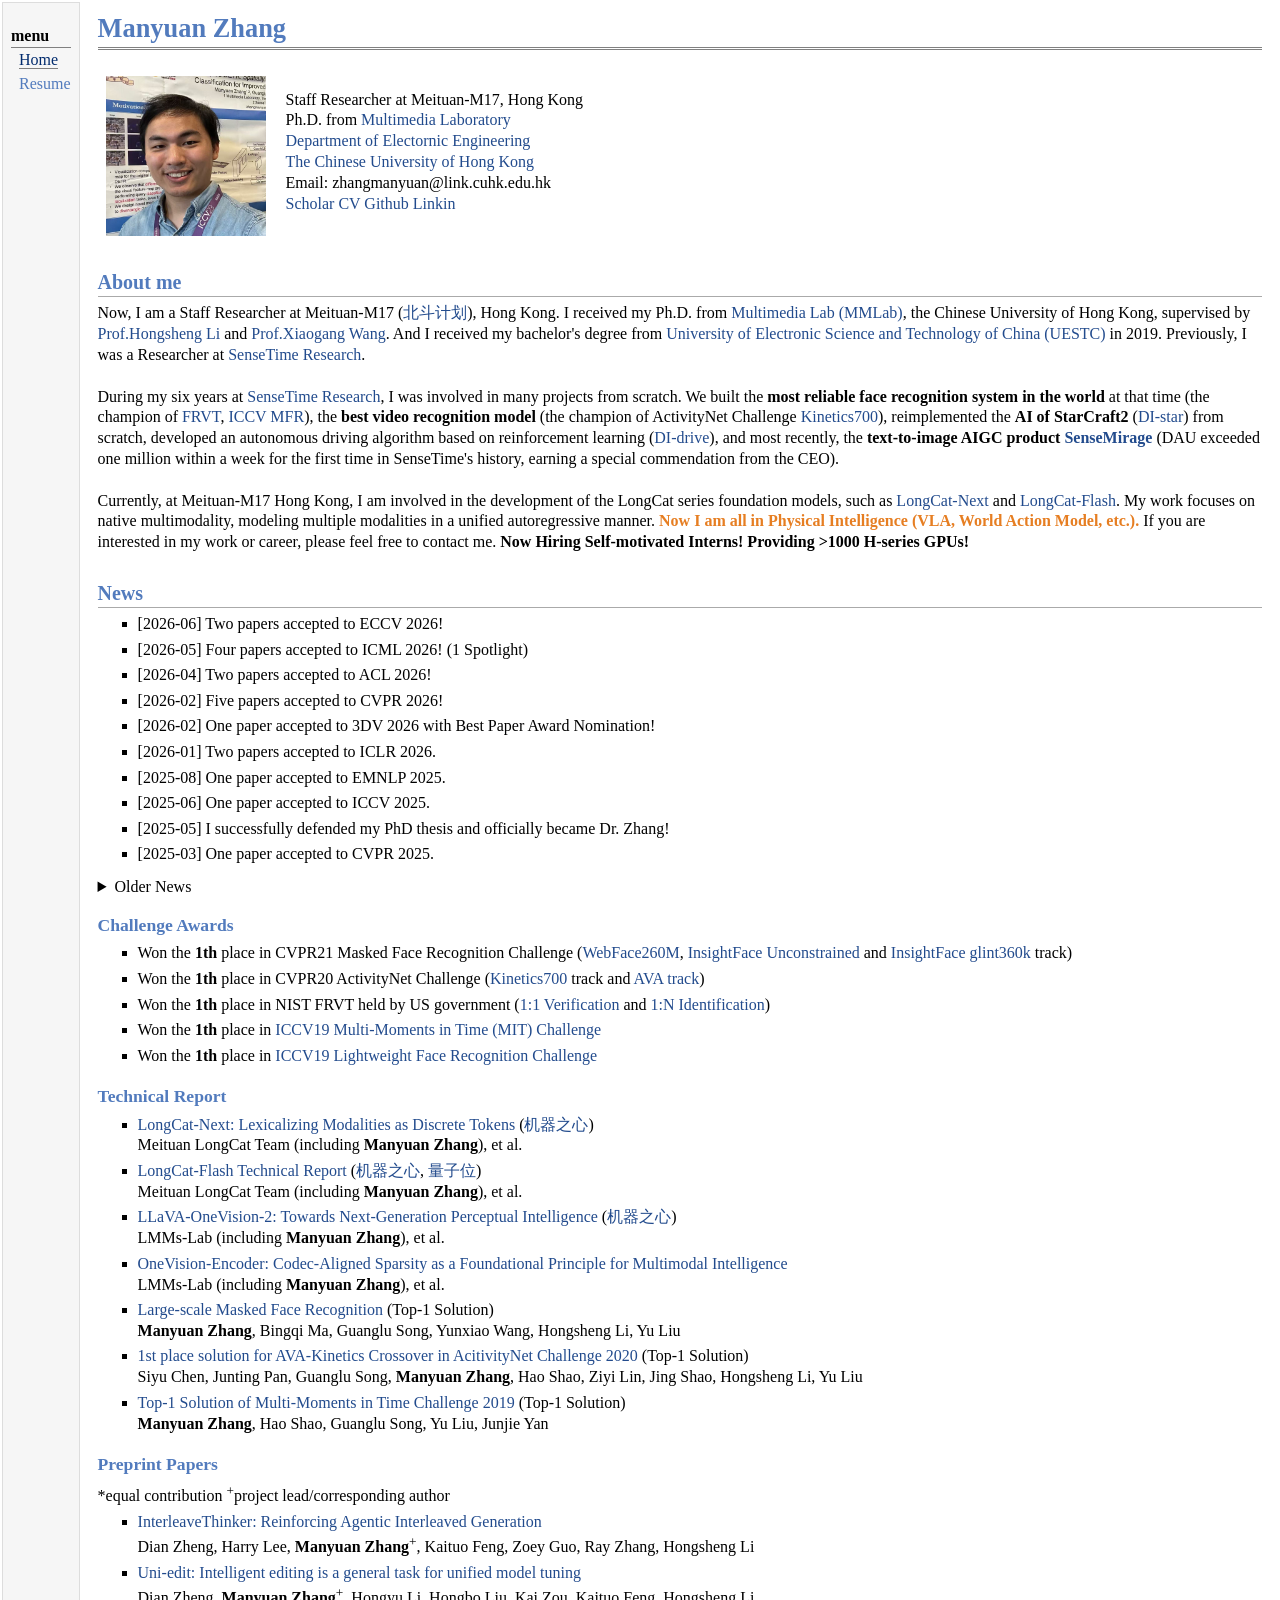
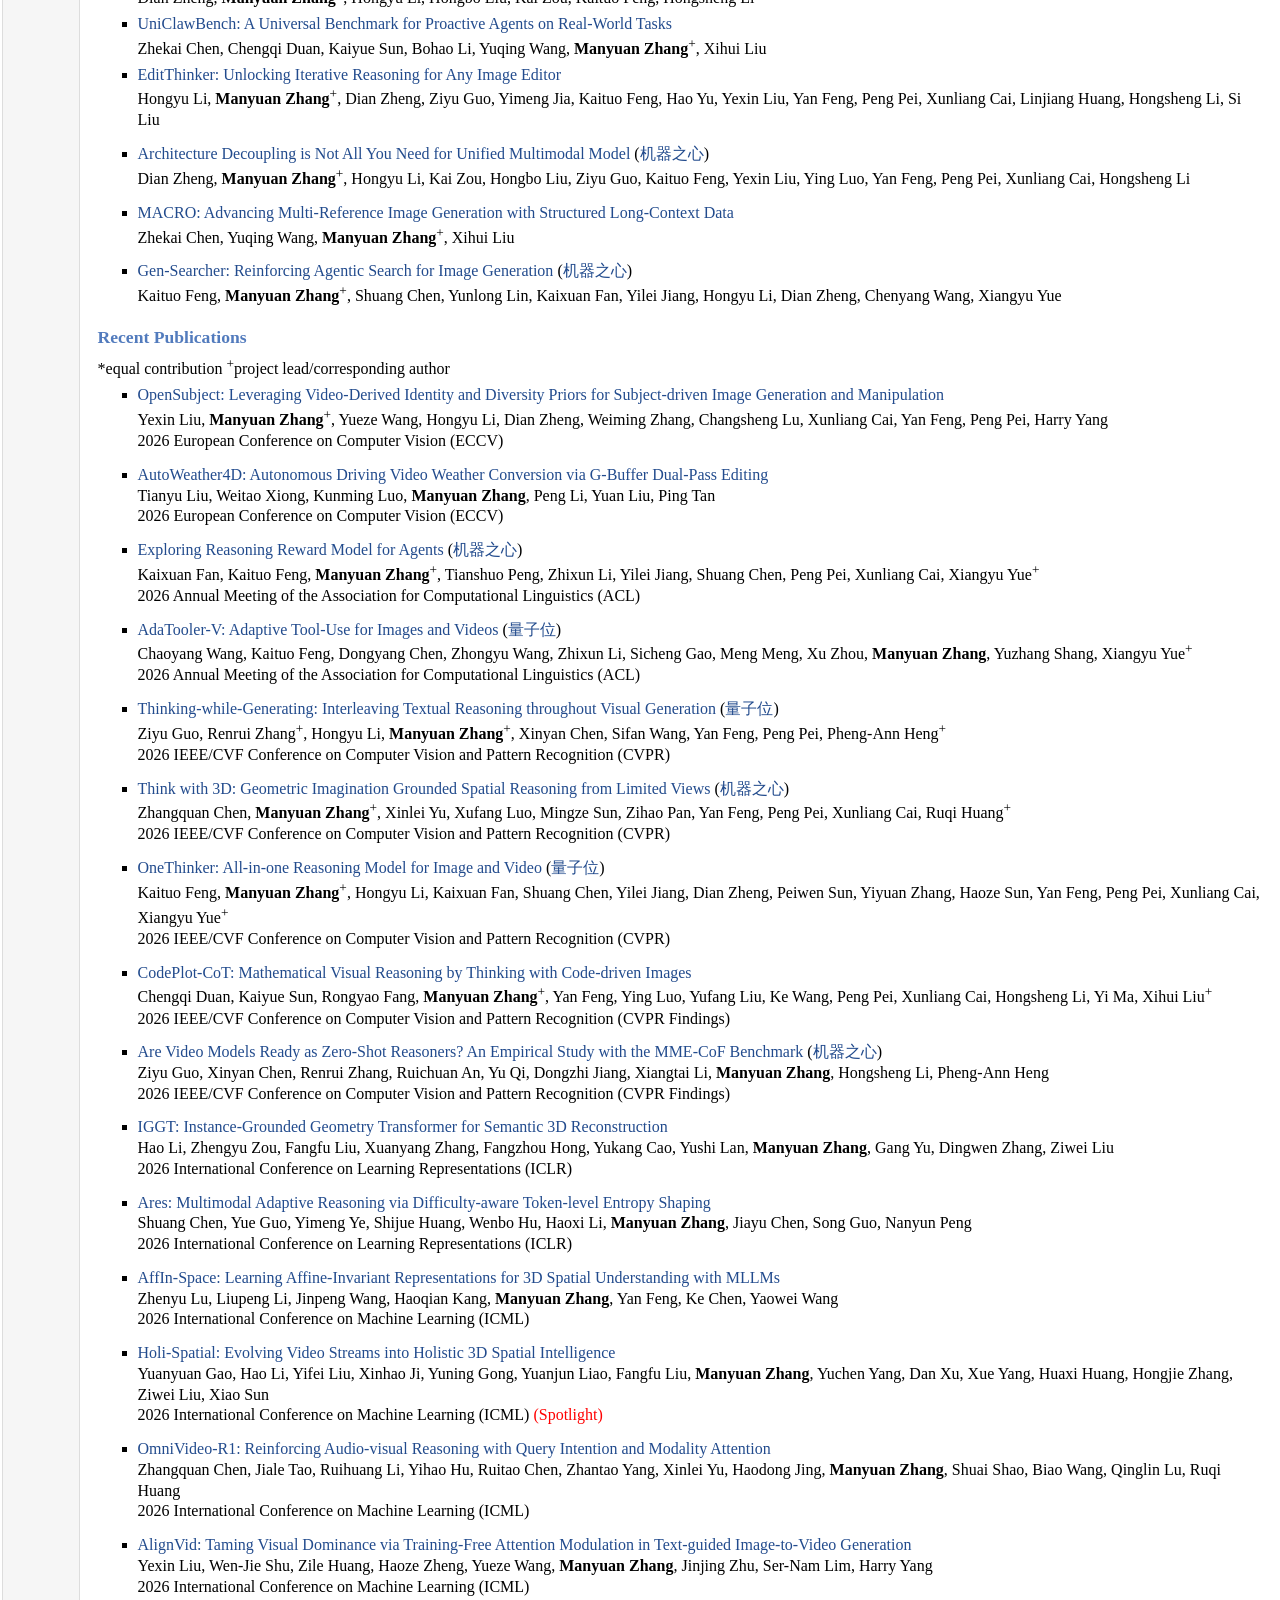
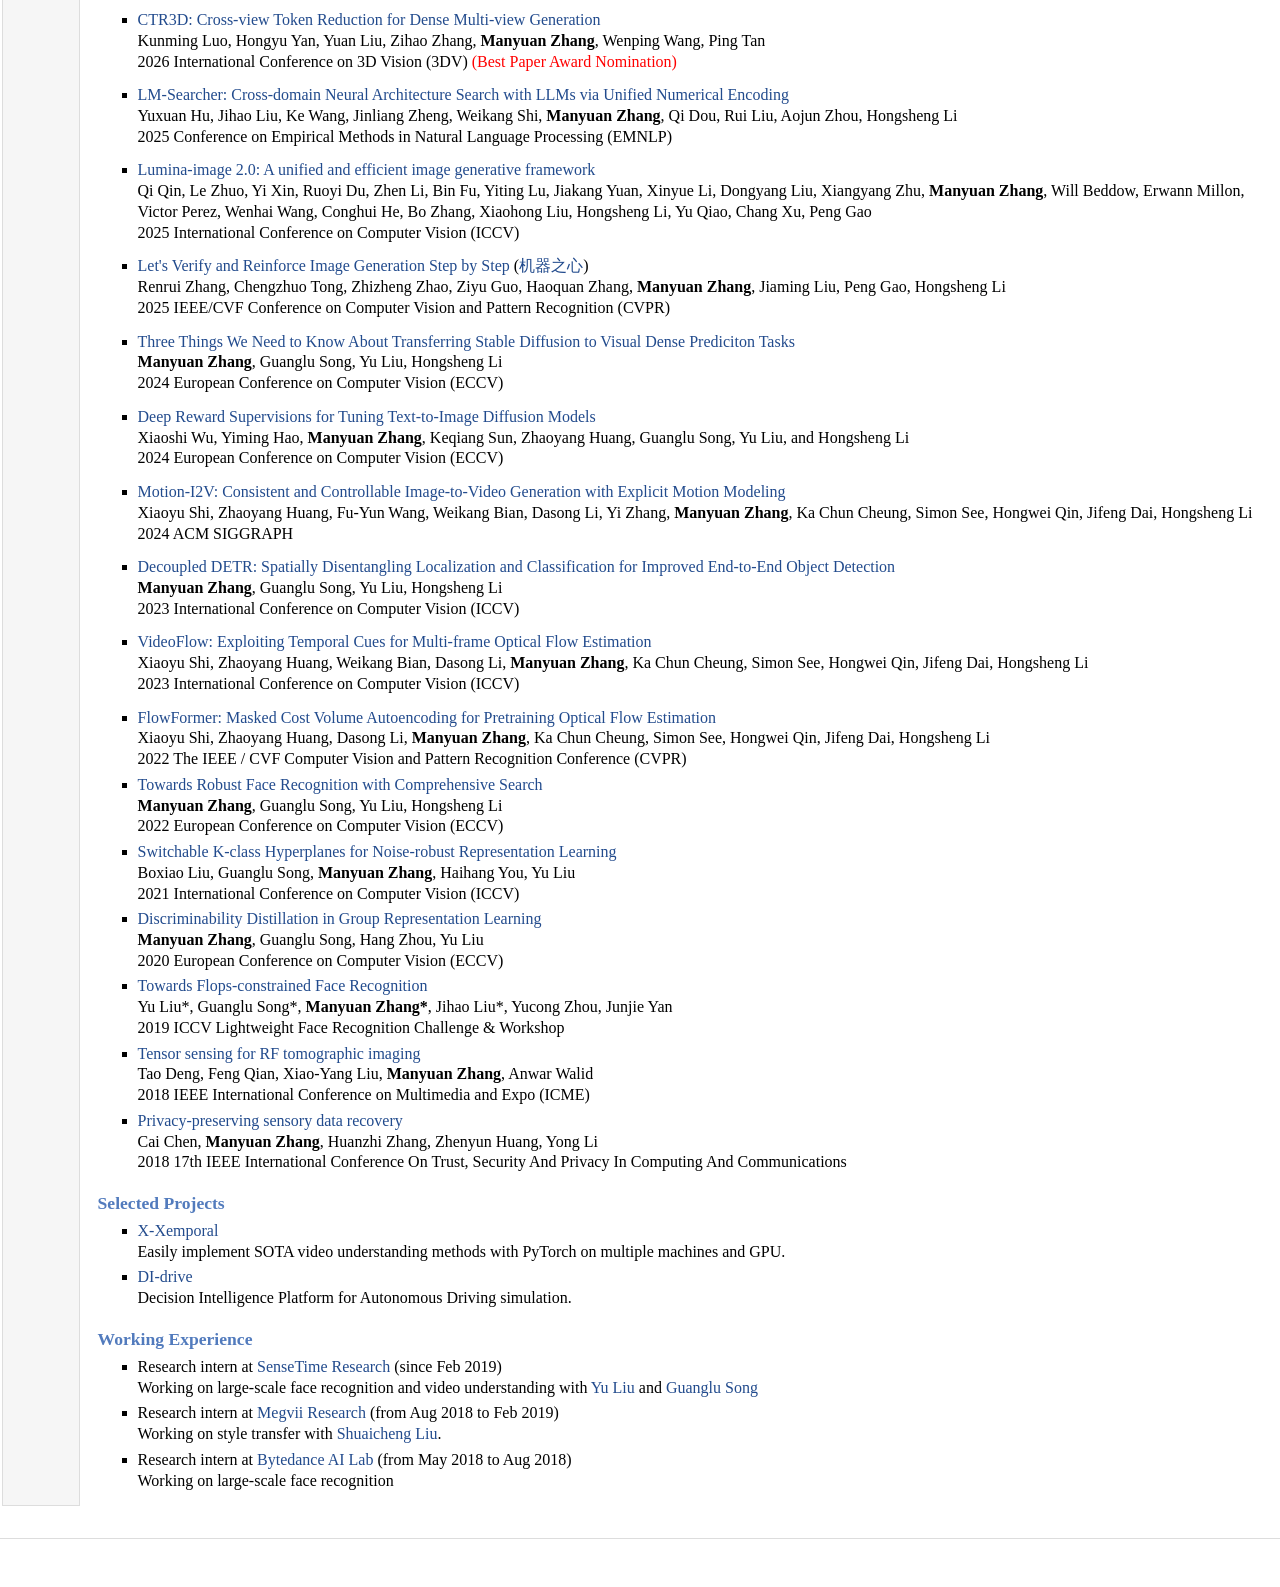
==== commit 002e15c0: "Add links for CTR3D and AffIn-Space papers Co-Authored-By: Claude Opus 4 <noreply@anthropic.com>" ====
--- a/index.html
+++ b/index.html
@@ -238,7 +238,7 @@
 </li>
 </ul>
 <ul>
-<li><p>AffIn-Space: Learning Affine-Invariant Representations for 3D Spatial Understanding with MLLMs <br />
+<li><p><a href="https://icml.cc/virtual/2026/poster/63168">AffIn-Space: Learning Affine-Invariant Representations for 3D Spatial Understanding with MLLMs</a> <br />
 Zhenyu Lu, Liupeng Li, Jinpeng Wang, Haoqian Kang, <b>Manyuan Zhang</b>, Yan Feng, Ke Chen, Yaowei Wang <br />
 2026 International Conference on Machine Learning (ICML)</p>
 </li>
@@ -262,7 +262,7 @@
 </li>
 </ul>
 <ul>
-<li><p>CTR3D: Cross-view Token Reduction for Dense Multi-view Generation <br />
+<li><p><a href="https://openreview.net/forum?id=3rJQj0xZJv">CTR3D: Cross-view Token Reduction for Dense Multi-view Generation</a> <br />
 Kunming Luo, Hongyu Yan, Yuan Liu, Zihao Zhang, <b>Manyuan Zhang</b>, Wenping Wang, Ping Tan <br />
 2026 International Conference on 3D Vision (3DV) <font color="red">(Best Paper Award Nomination)</font></p>
 </li>
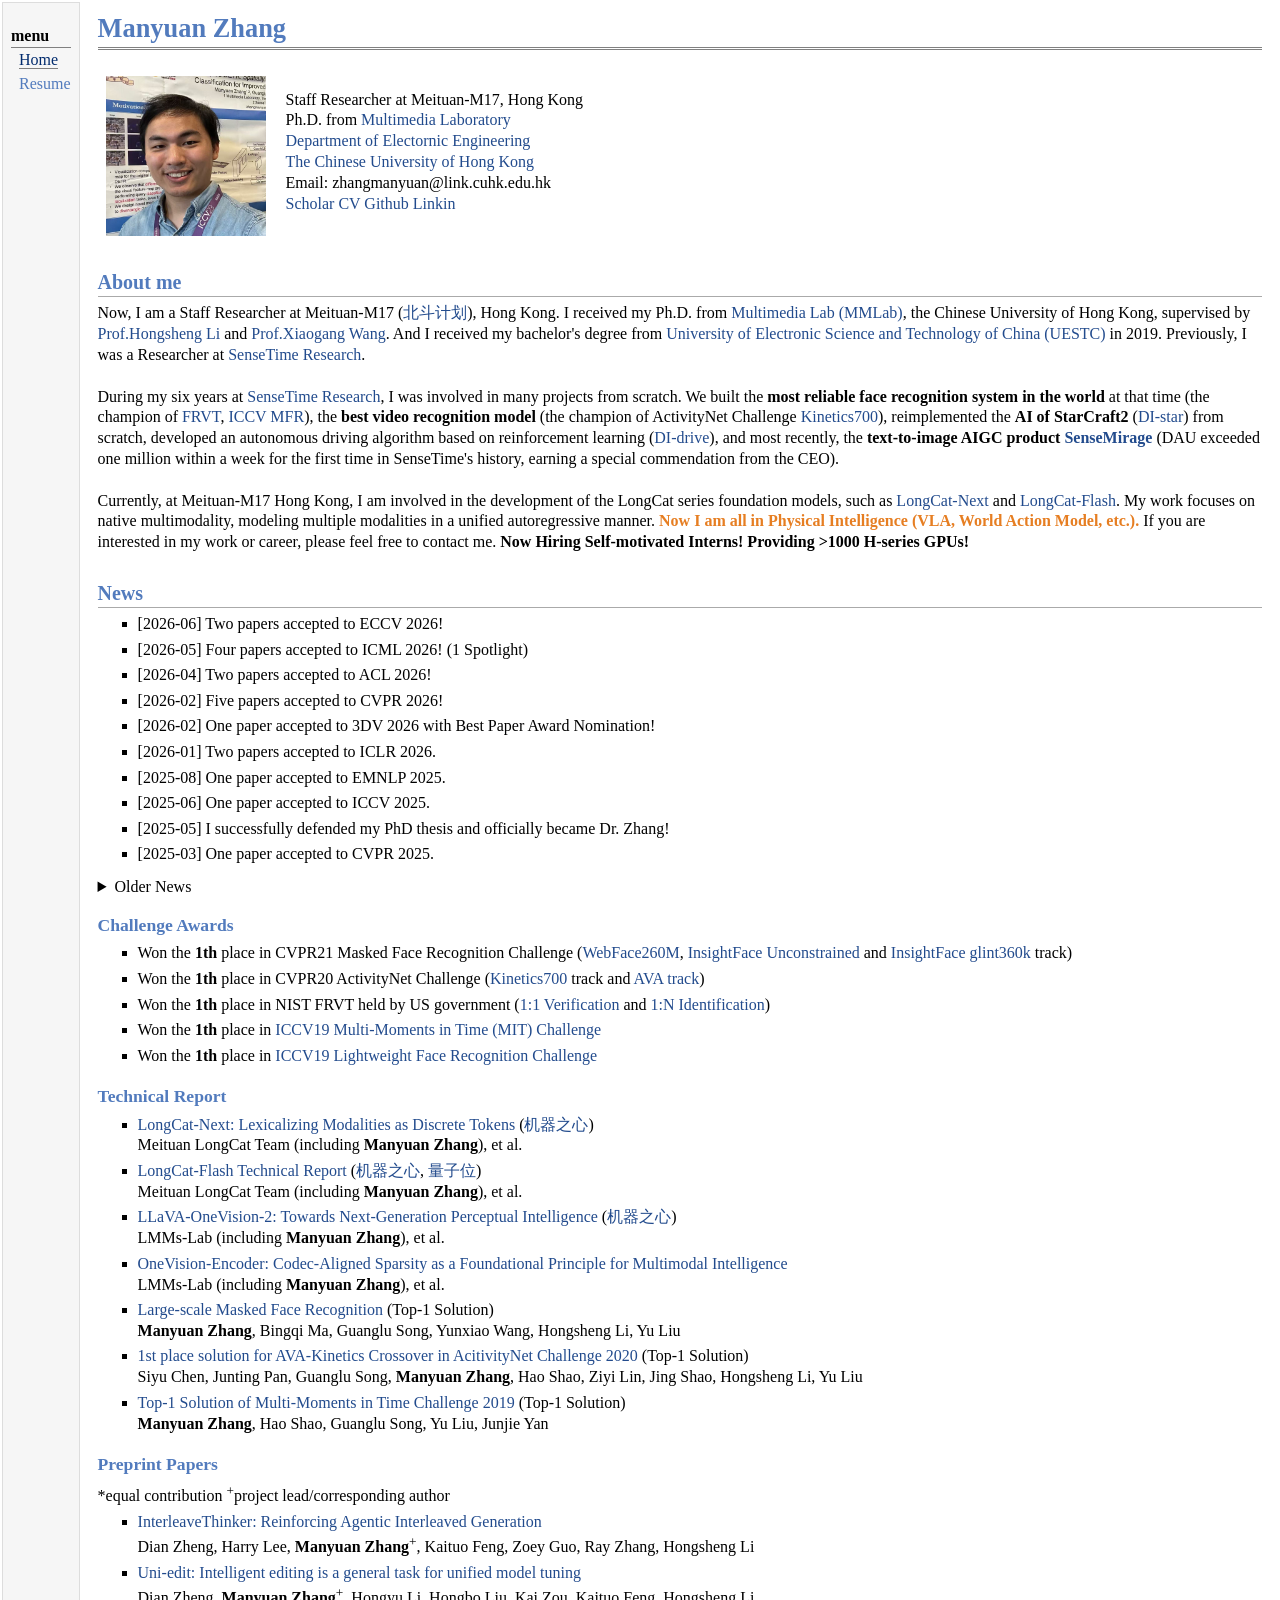
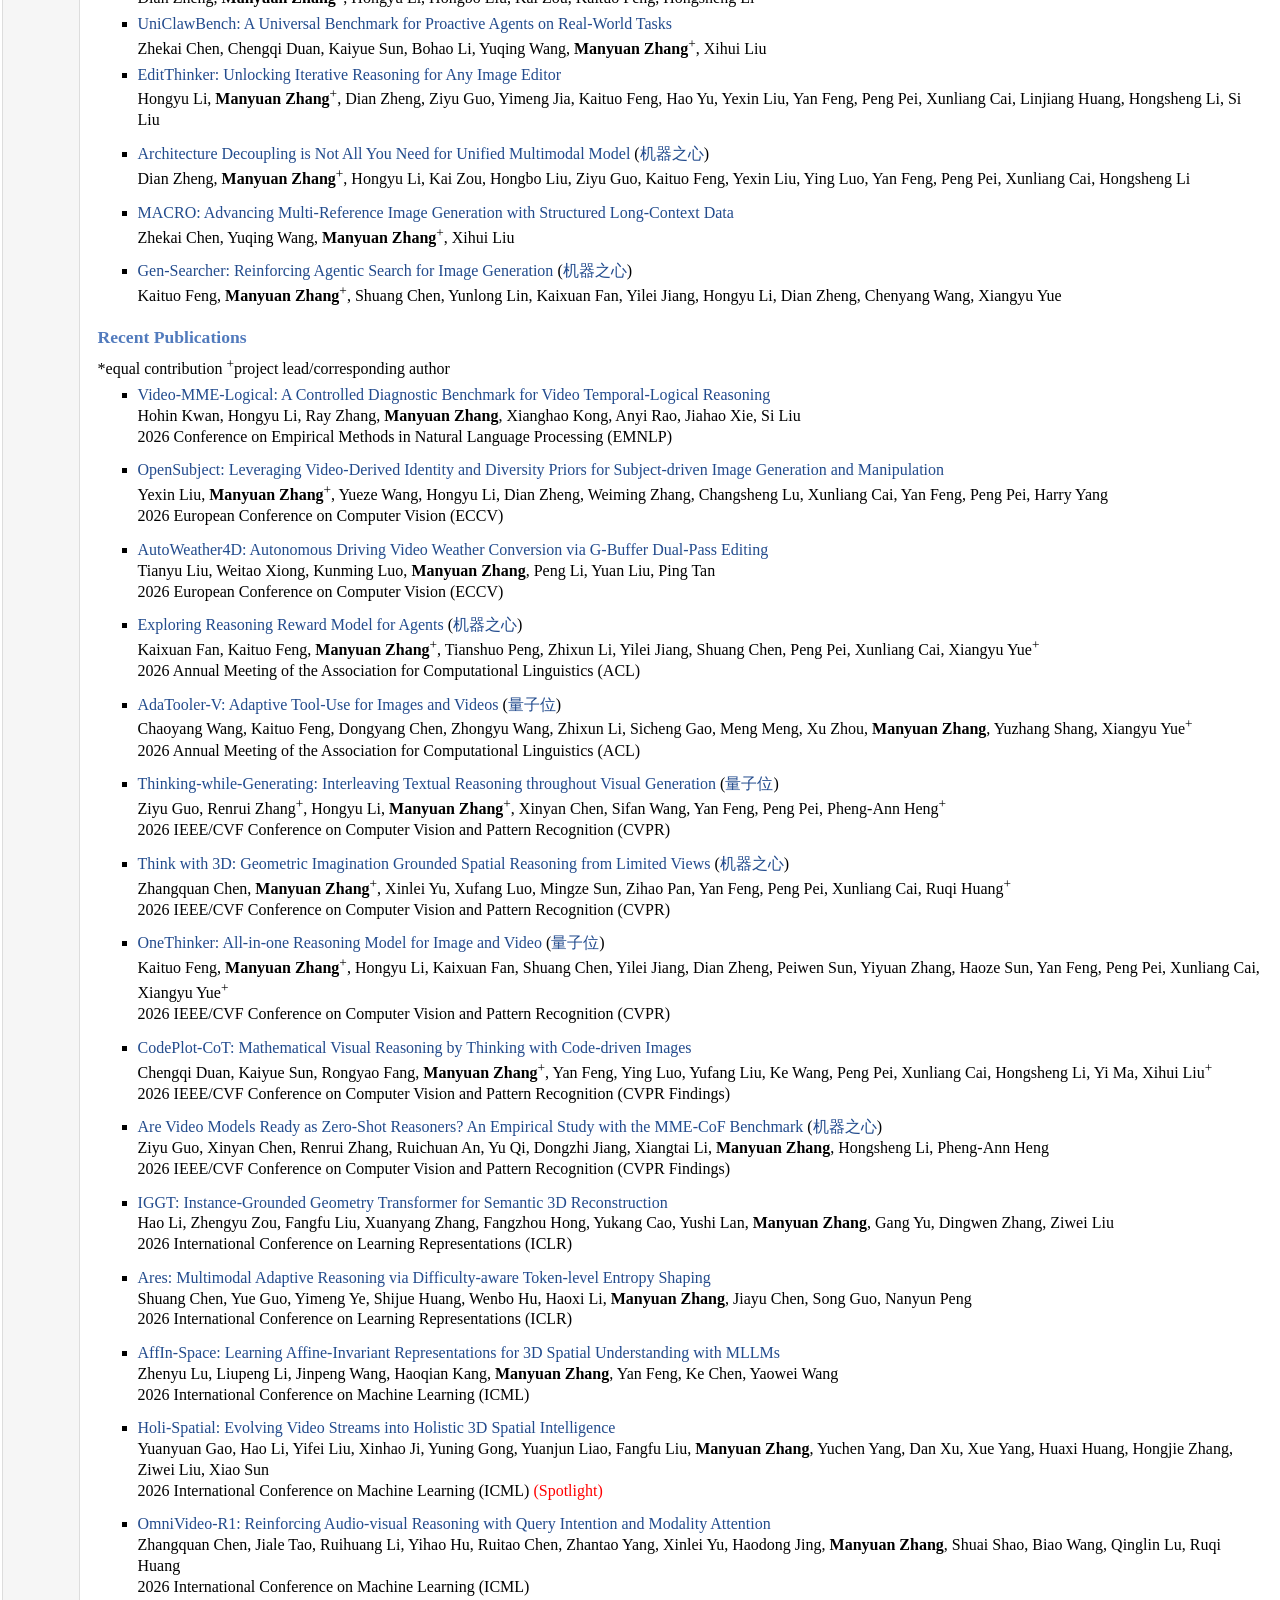
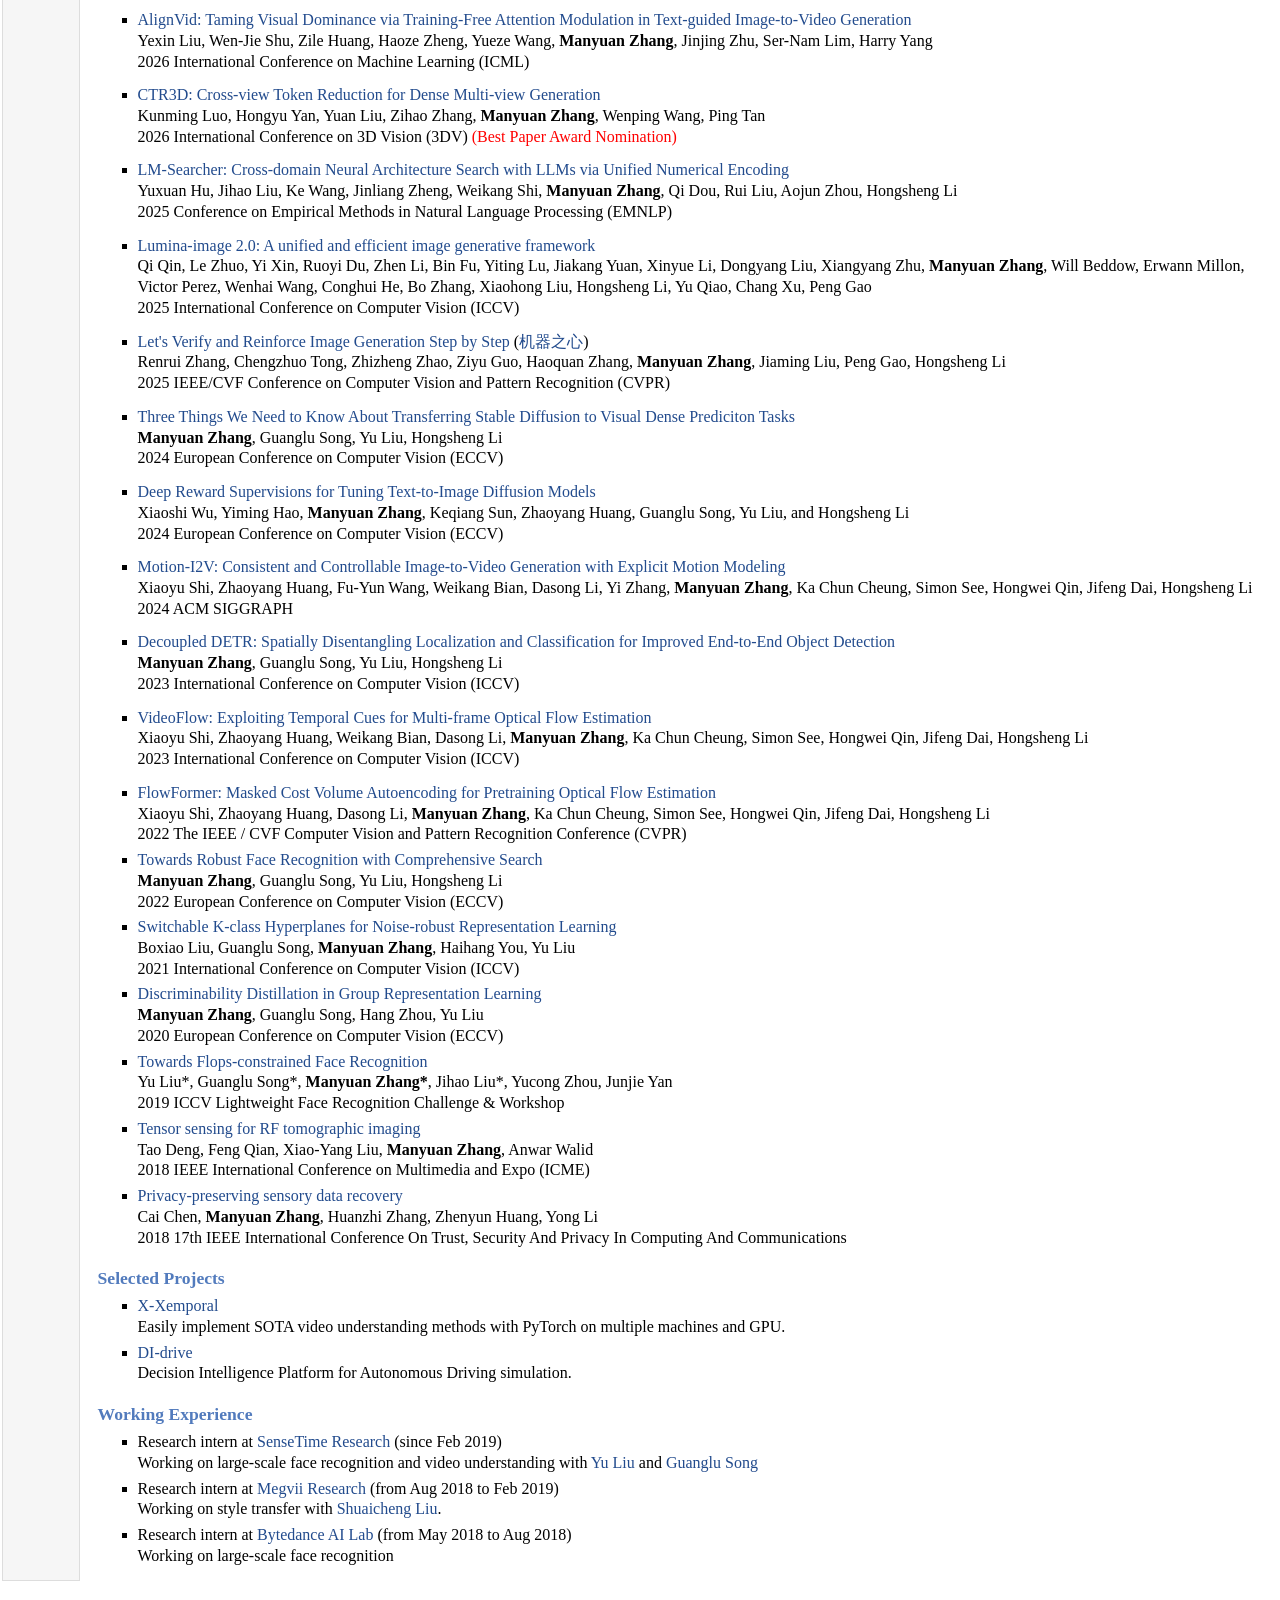
==== commit 35cdd53e: "Add Video-MME-Logical (EMNLP 2026) publication with link Co-Authored-By: Claude Opus 4 <noreply@anth" ====
--- a/index.html
+++ b/index.html
@@ -172,6 +172,12 @@
 <h3>Recent Publications </h3>
 <p>*equal contribution <sup>+</sup>project lead/corresponding author</p>
 <ul>
+<li><p><a href="https://arxiv.org/abs/2606.27828">Video-MME-Logical: A Controlled Diagnostic Benchmark for Video Temporal-Logical Reasoning</a> <br />
+Hohin Kwan, Hongyu Li, Ray Zhang, <b>Manyuan Zhang</b>, Xianghao Kong, Anyi Rao, Jiahao Xie, Si Liu <br />
+2026 Conference on Empirical Methods in Natural Language Processing (EMNLP)</p>
+</li>
+</ul>
+<ul>
 <li><p><a href="https://arxiv.org/abs/2512.08294">OpenSubject: Leveraging Video-Derived Identity and Diversity Priors for Subject-driven Image Generation and Manipulation</a> <br />
 Yexin Liu, <b>Manyuan Zhang</b><sup>+</sup>, Yueze Wang, Hongyu Li, Dian Zheng, Weiming Zhang, Changsheng Lu, Xunliang Cai, Yan Feng, Peng Pei, Harry Yang <br />
 2026 European Conference on Computer Vision (ECCV)</p>
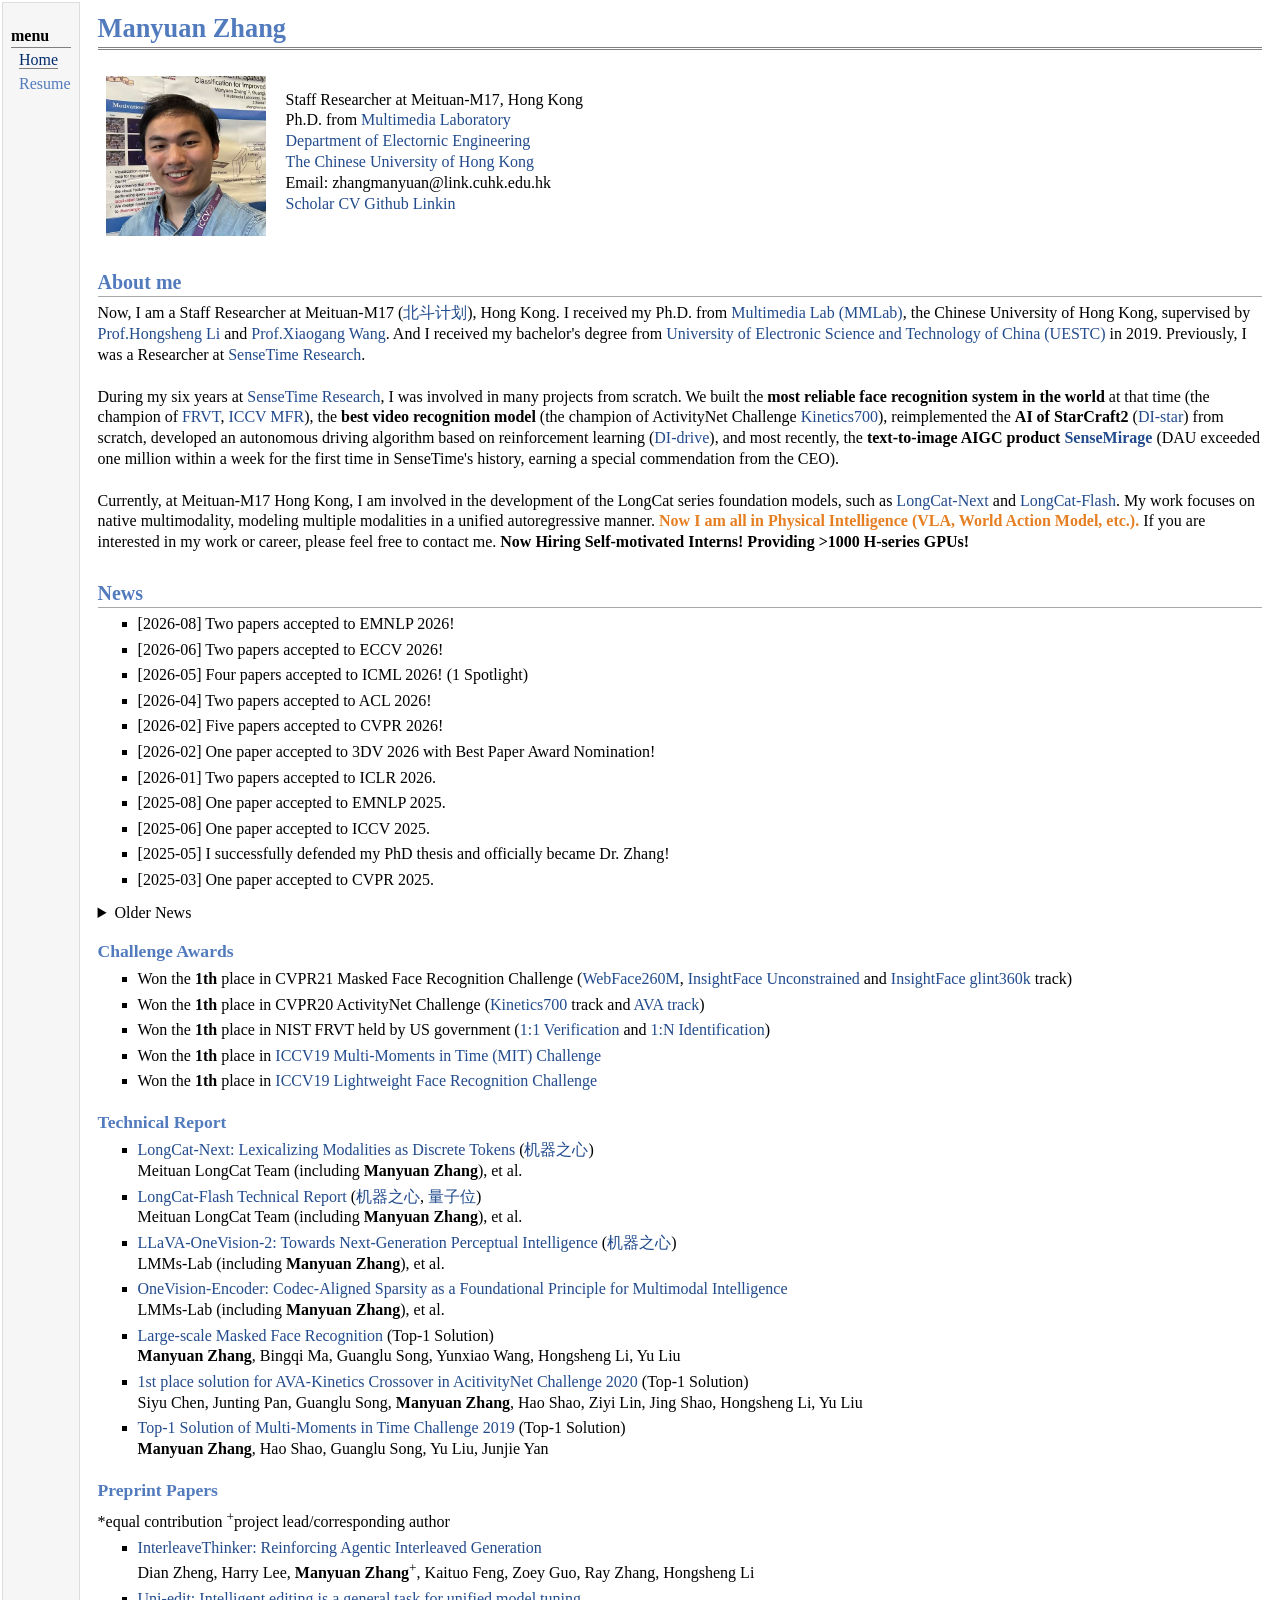
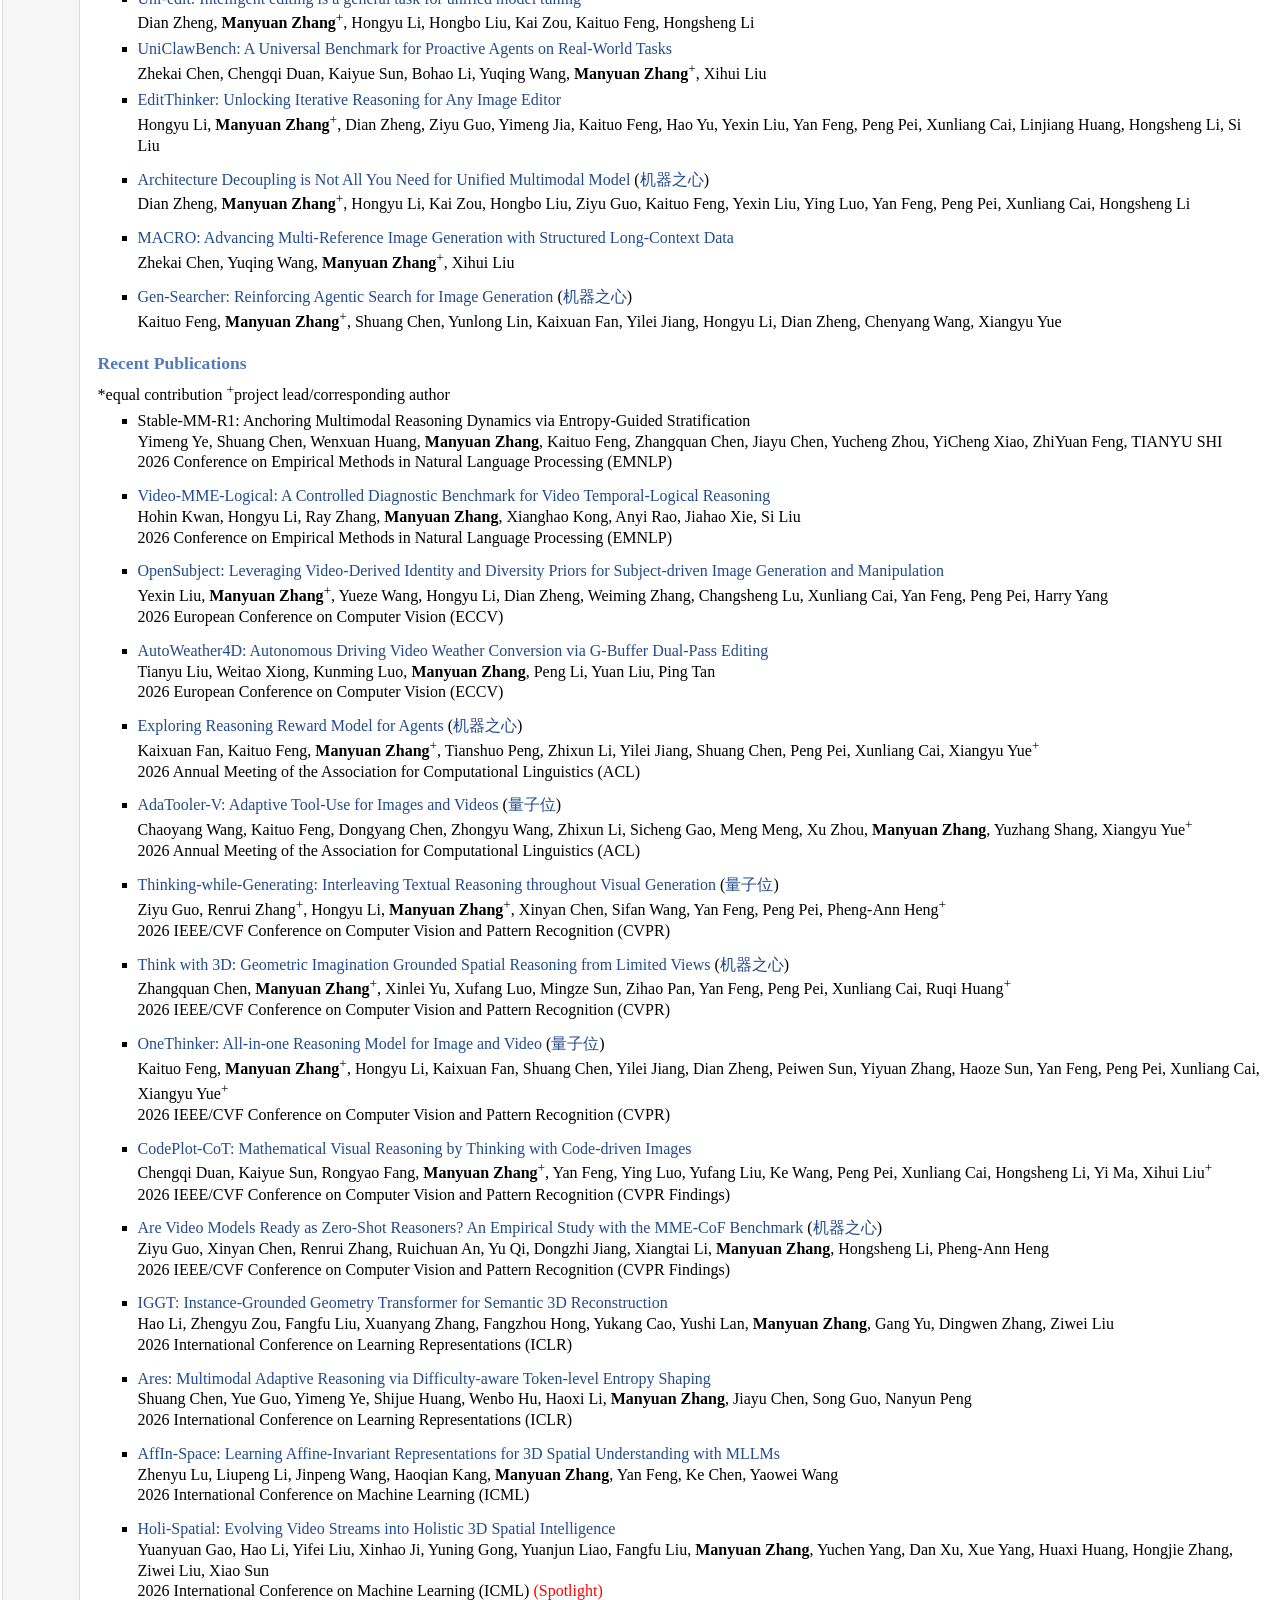
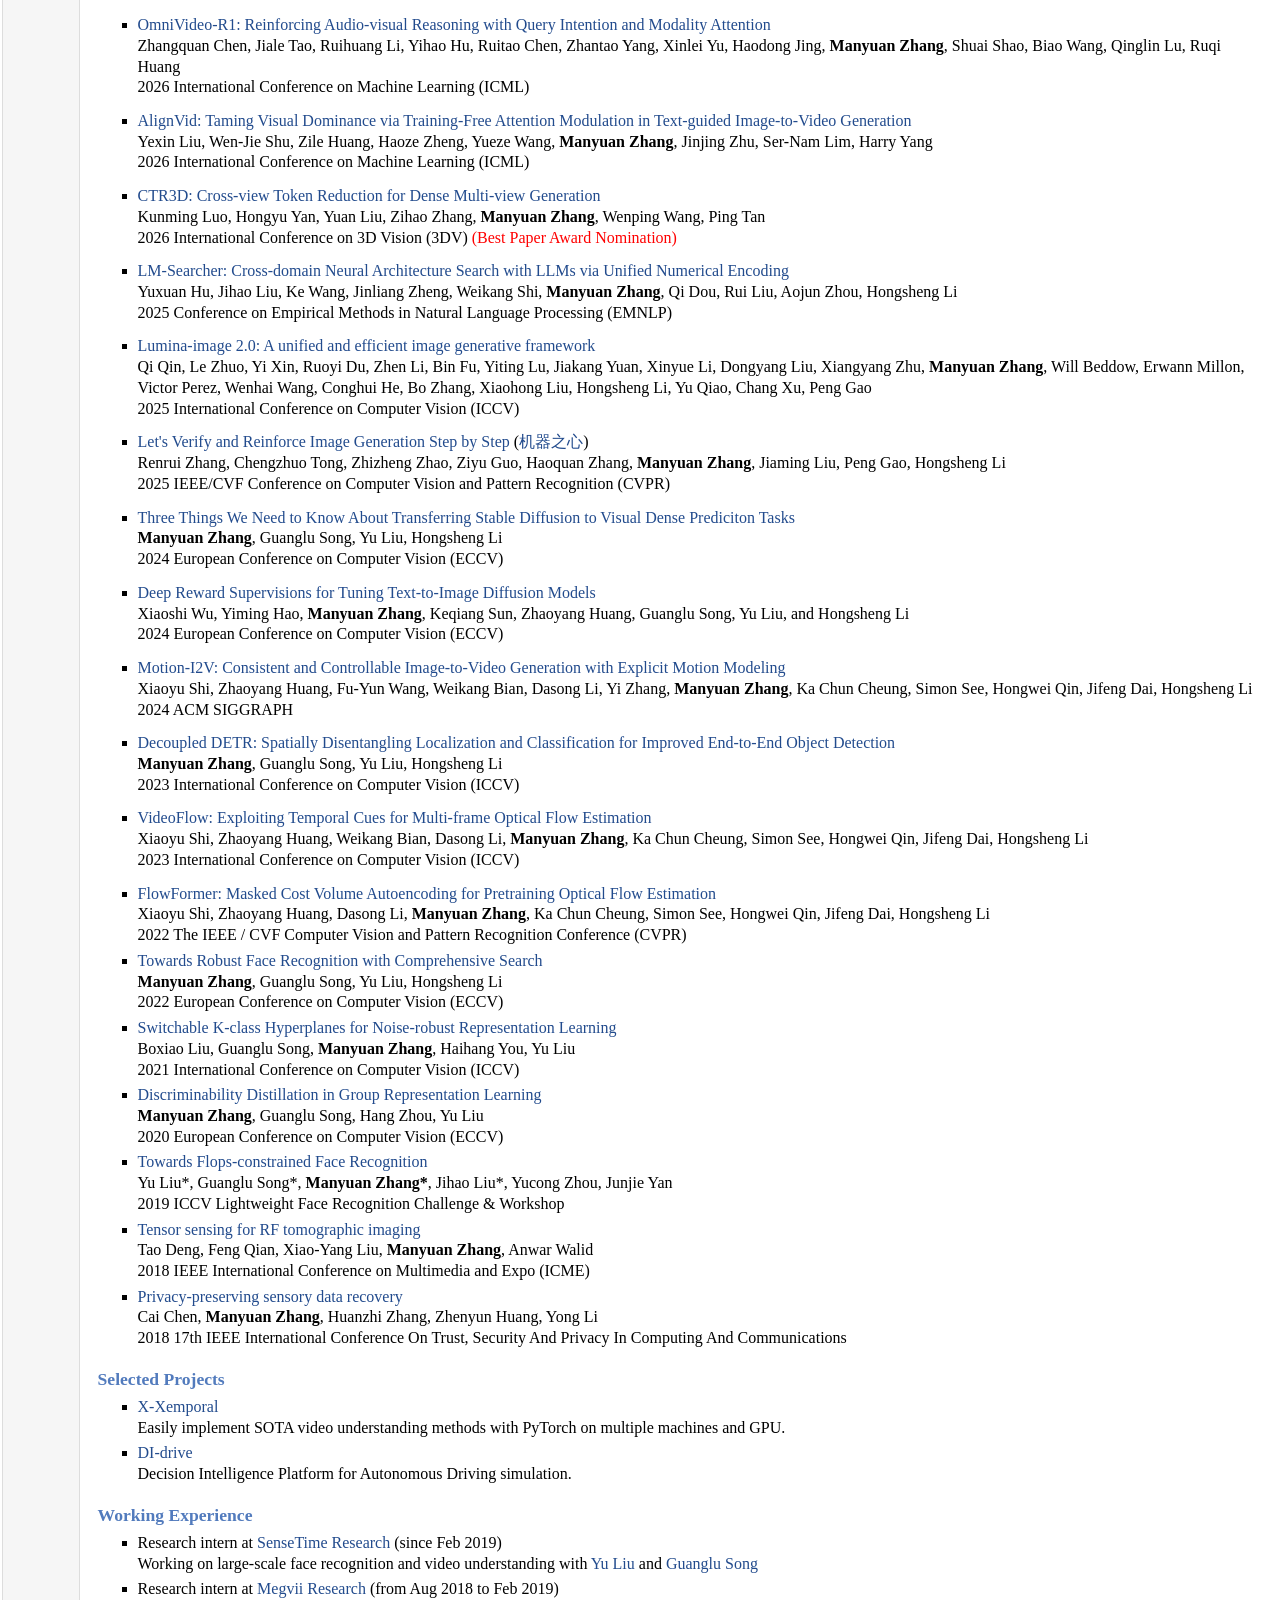
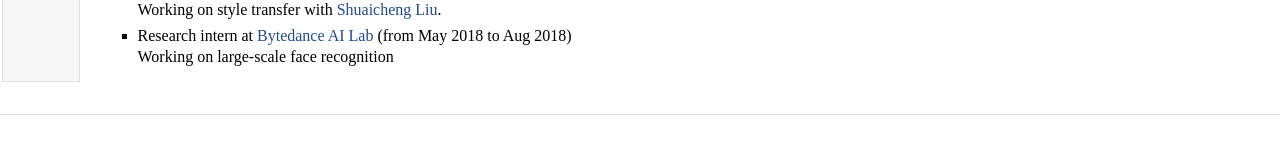
==== commit 83198607: "Add Stable-MM-R1 (EMNLP 2026) publication and update news Co-Authored-By: Claude Opus 4 <noreply@ant" ====
--- a/index.html
+++ b/index.html
@@ -32,6 +32,8 @@
 Currently, at Meituan-M17 Hong Kong, I am involved in the development of the LongCat series foundation models, such as <a href="https://arxiv.org/abs/2603.27538">LongCat-Next</a> and <a href="https://arxiv.org/abs/2509.01322">LongCat-Flash</a>. My work focuses on native multimodality, modeling multiple modalities in a unified autoregressive manner. <font color="#e67e22"><b>Now I am all in Physical Intelligence (VLA, World Action Model, etc.).</b></font> If you are interested in my work or career, please feel free to contact me. <b>Now Hiring Self-motivated Interns! Providing &gt;1000 H-series GPUs!</b></p>
 <h2>News</h2>
 <ul>
+<li><p>[2026-08] Two papers accepted to EMNLP 2026!</p>
+</li>
 <li><p>[2026-06] Two papers accepted to ECCV 2026!</p>
 </li>
 <li><p>[2026-05] Four papers accepted to ICML 2026! (1 Spotlight)</p>
@@ -171,6 +173,12 @@
 </ul>
 <h3>Recent Publications </h3>
 <p>*equal contribution <sup>+</sup>project lead/corresponding author</p>
+<ul>
+<li><p>Stable-MM-R1: Anchoring Multimodal Reasoning Dynamics via Entropy-Guided Stratification <br />
+Yimeng Ye, Shuang Chen, Wenxuan Huang, <b>Manyuan Zhang</b>, Kaituo Feng, Zhangquan Chen, Jiayu Chen, Yucheng Zhou, YiCheng Xiao, ZhiYuan Feng, TIANYU SHI <br />
+2026 Conference on Empirical Methods in Natural Language Processing (EMNLP)</p>
+</li>
+</ul>
 <ul>
 <li><p><a href="https://arxiv.org/abs/2606.27828">Video-MME-Logical: A Controlled Diagnostic Benchmark for Video Temporal-Logical Reasoning</a> <br />
 Hohin Kwan, Hongyu Li, Ray Zhang, <b>Manyuan Zhang</b>, Xianghao Kong, Anyi Rao, Jiahao Xie, Si Liu <br />
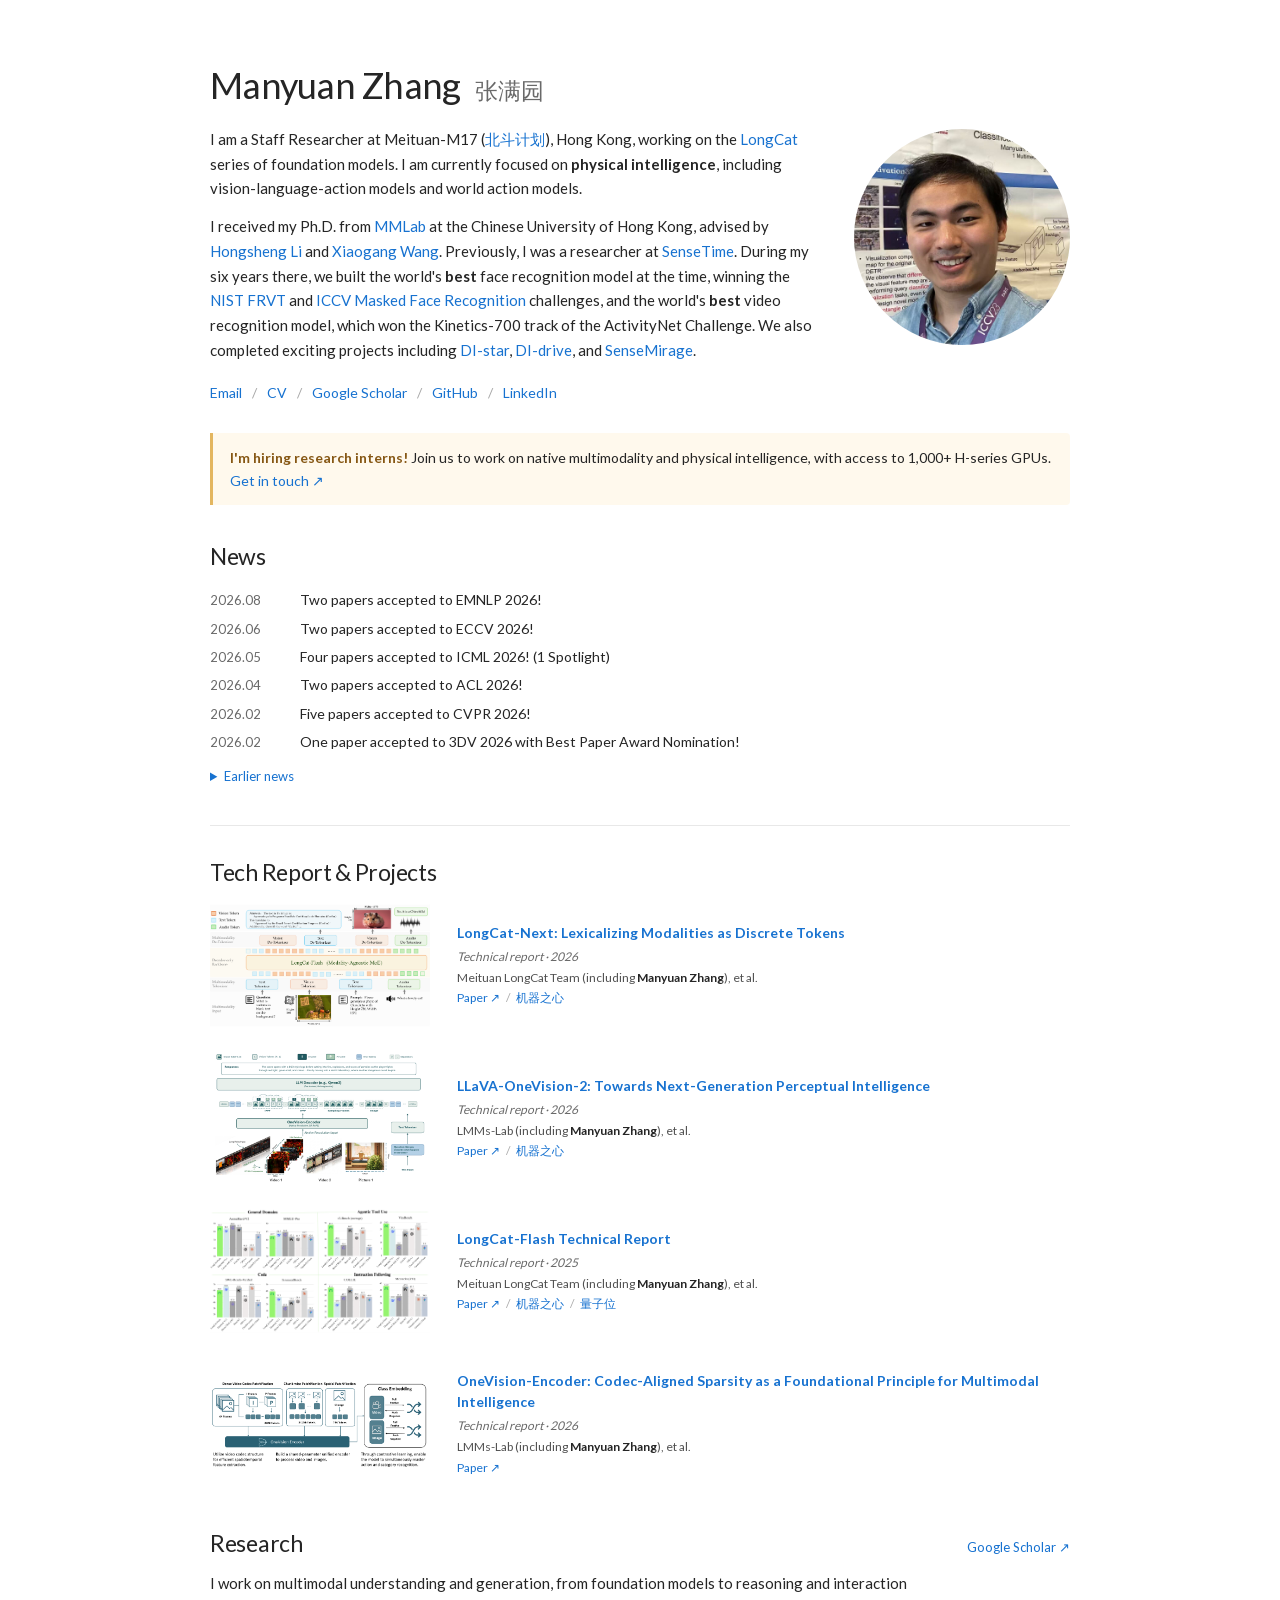
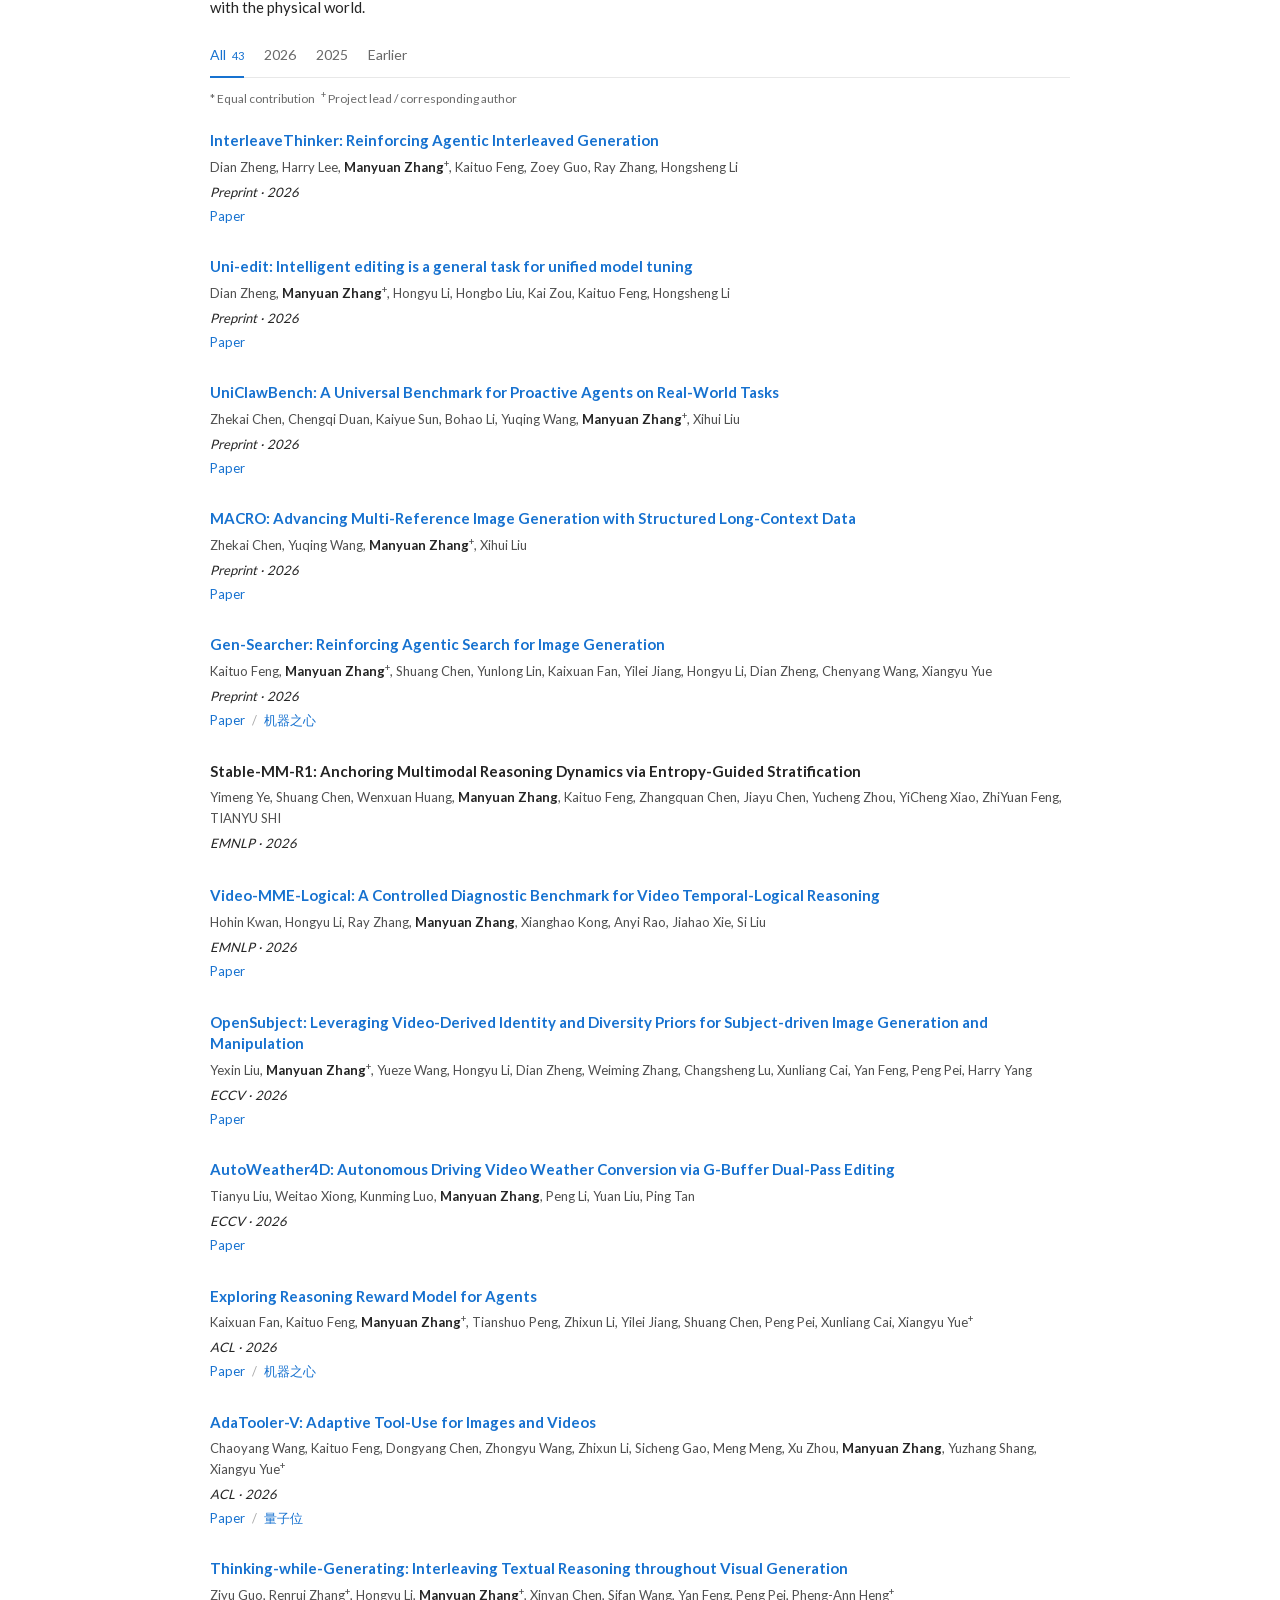
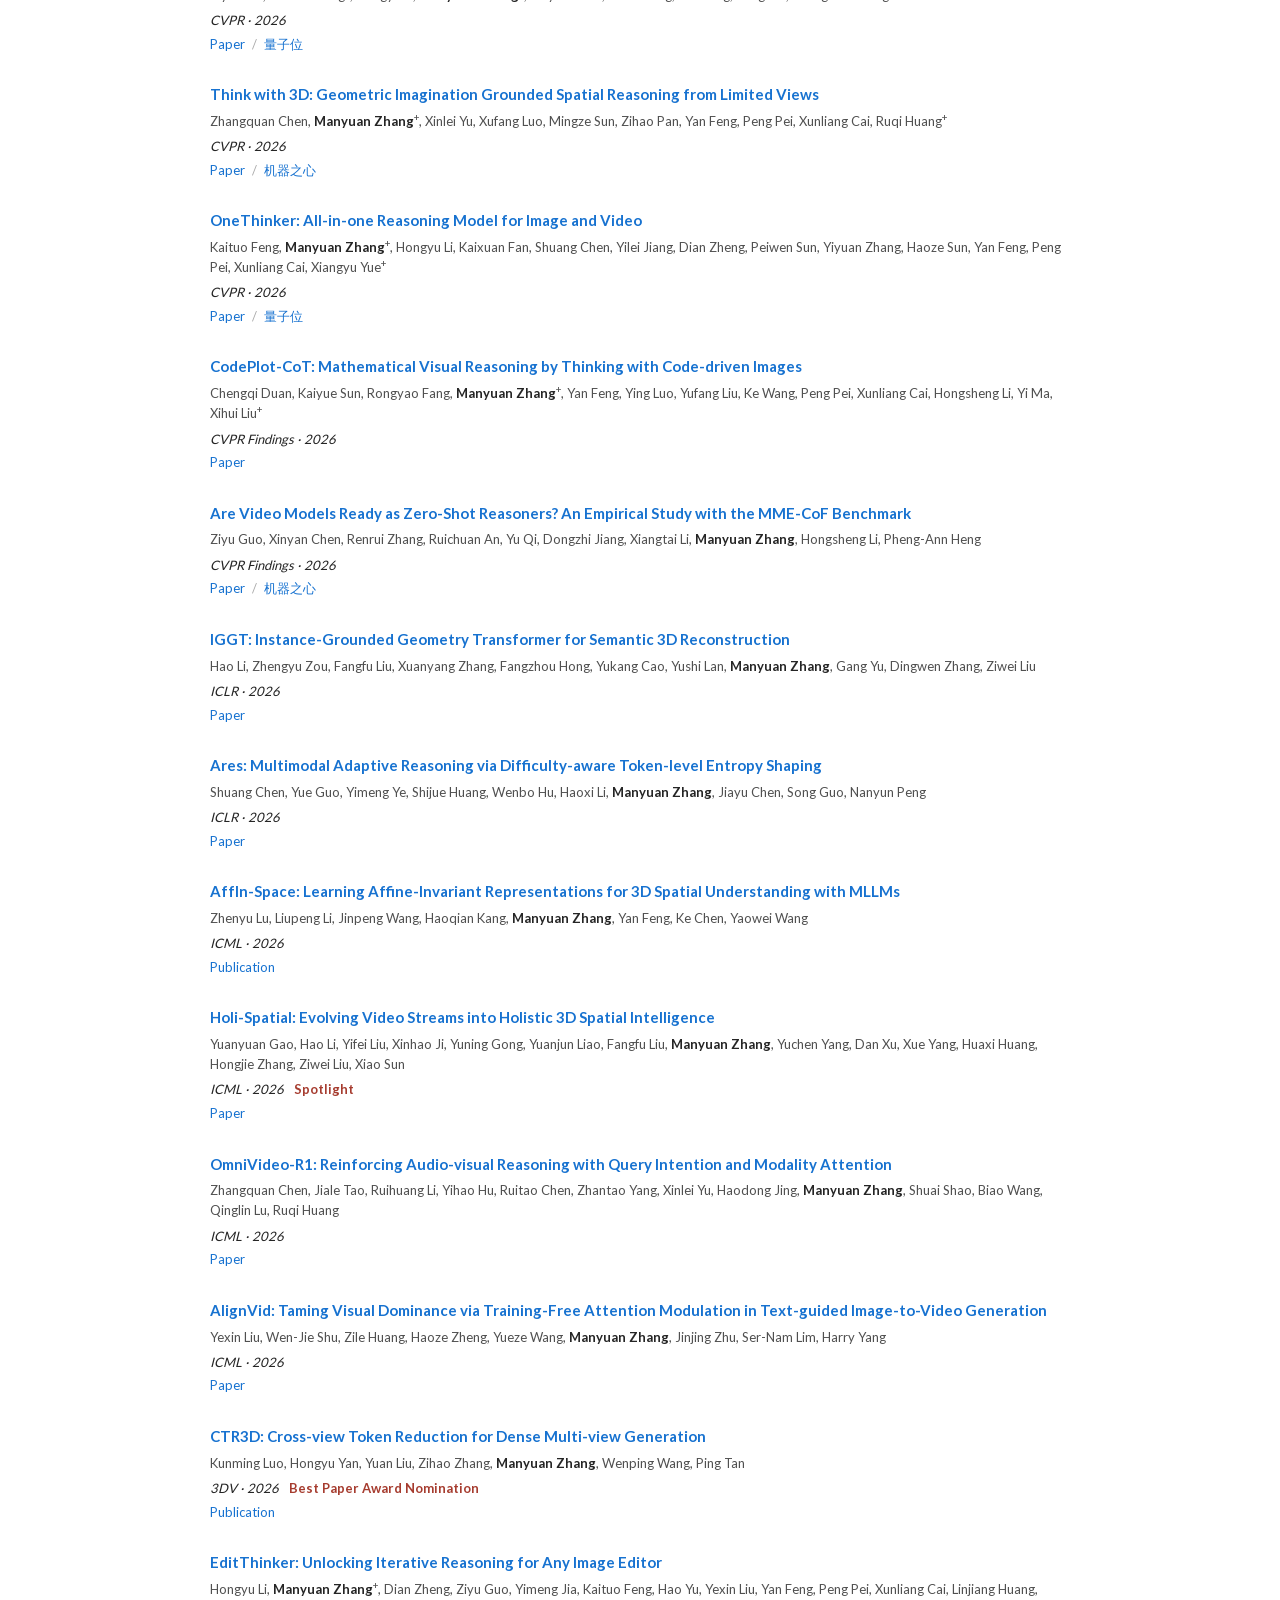
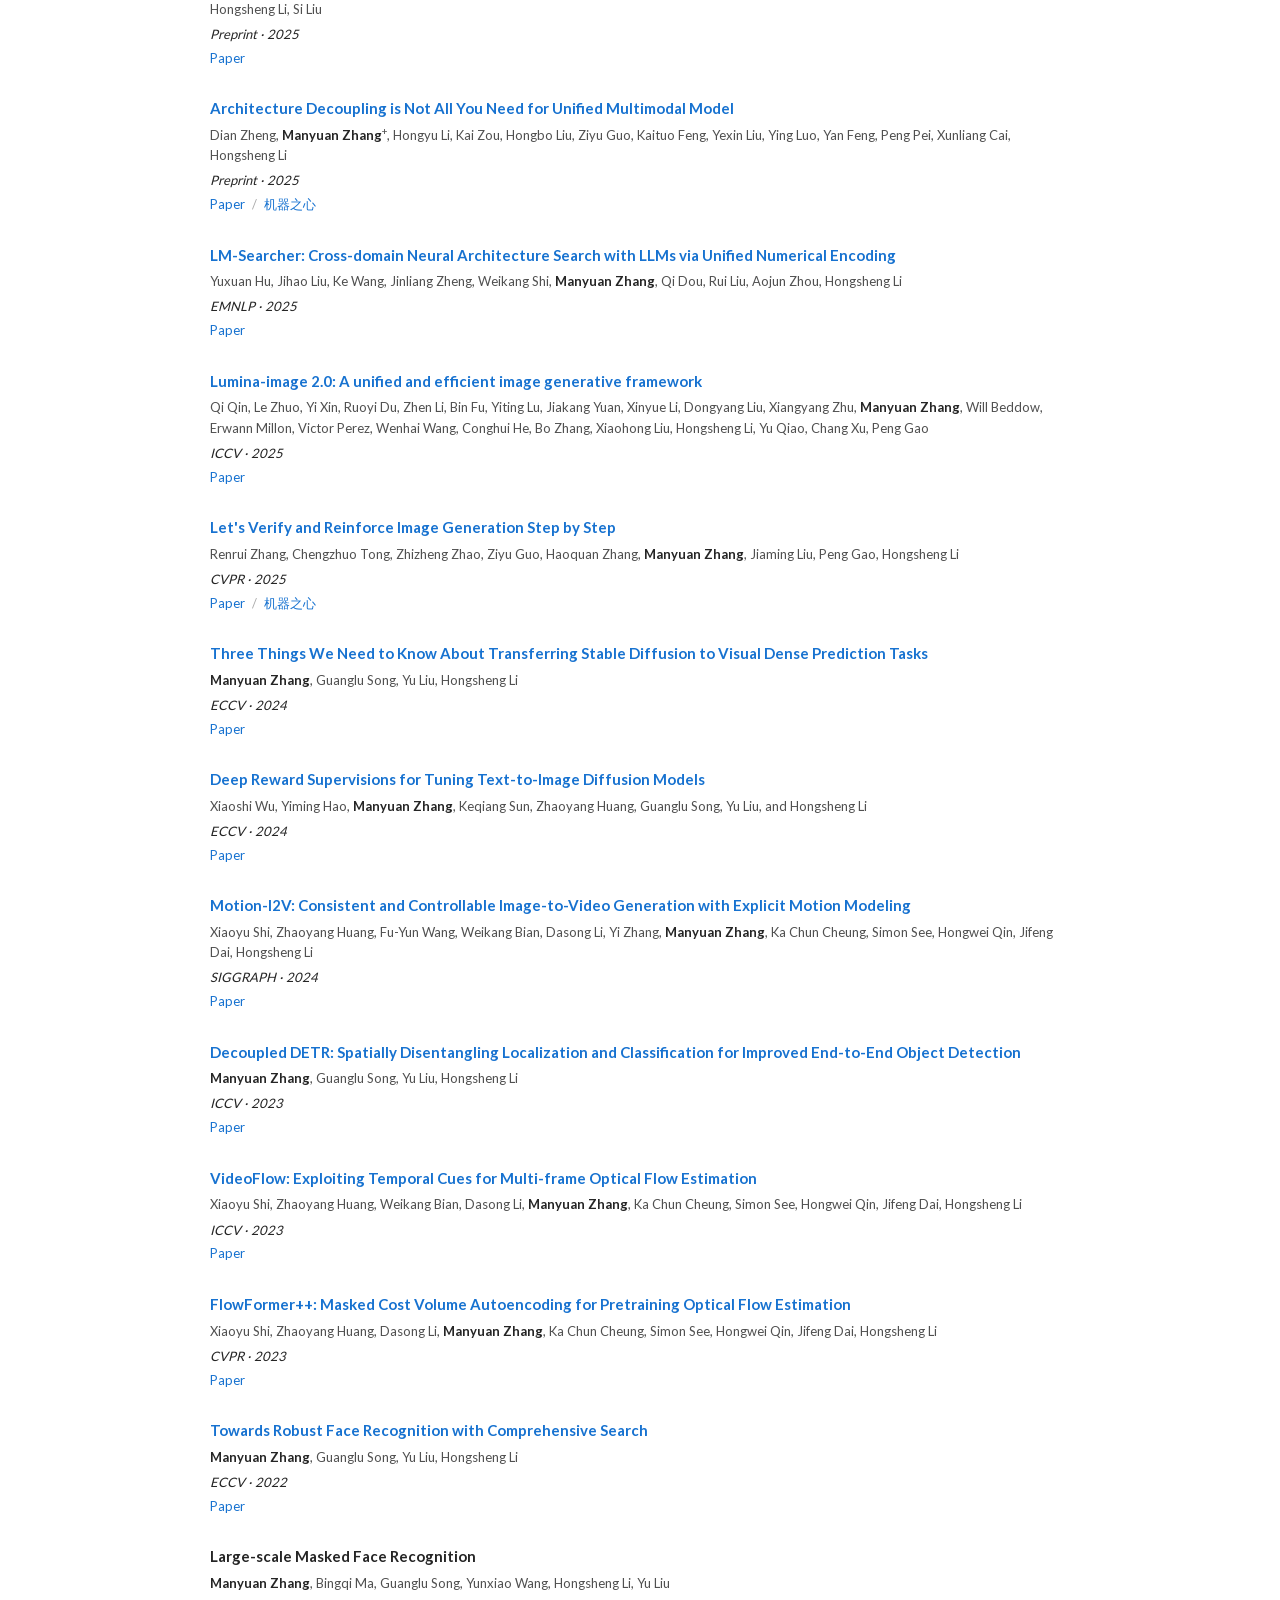
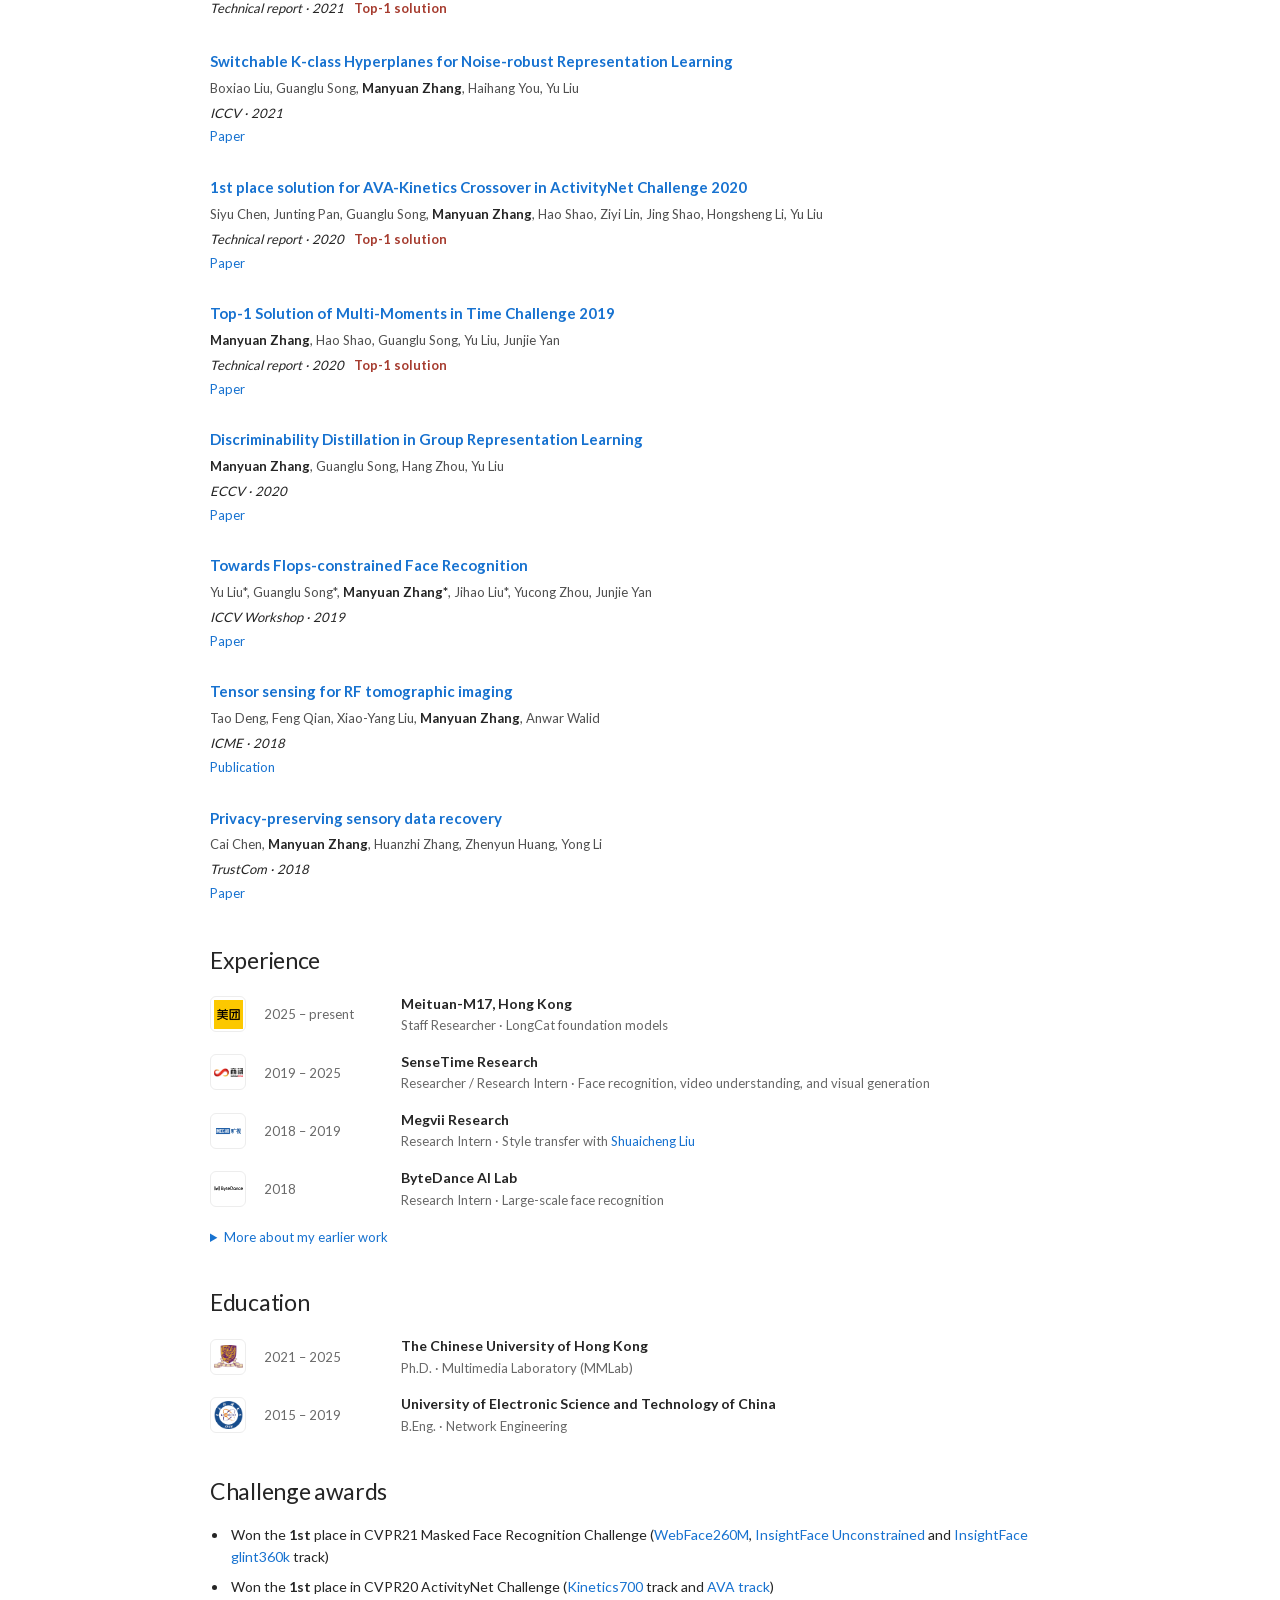
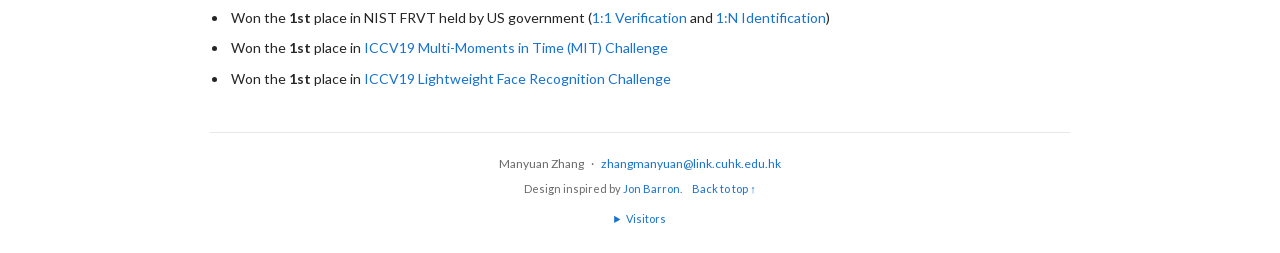
==== commit 744ae13d: "Redesign academic homepage" ====
--- a/index.html
+++ b/index.html
@@ -1,390 +1,671 @@
-<!DOCTYPE html PUBLIC "-//W3C//DTD XHTML 1.1//EN"
-  "http://www.w3.org/TR/xhtml11/DTD/xhtml11.dtd">
-<html xmlns="http://www.w3.org/1999/xhtml" xml:lang="en">
+<!DOCTYPE html>
+<!-- Generated by build.py from template.html and content.json. -->
+<html lang="en">
 <head>
-<meta name="generator" content="jemdoc, see http://jemdoc.jaboc.net/" />
-<meta http-equiv="Content-Type" content="text/html;charset=utf-8" />
-<link rel="stylesheet" href="jemdoc.css" type="text/css" />
-<title>Manyuan Zhang</title>
+  <meta charset="utf-8">
+  <meta name="viewport" content="width=device-width, initial-scale=1">
+  <meta name="description" content="Manyuan Zhang — Staff Researcher at Meituan-M17, Hong Kong. Research in native multimodal models, visual generation, and physical intelligence.">
+  <meta name="theme-color" content="#ffffff">
+  <meta property="og:title" content="Manyuan Zhang">
+  <meta property="og:description" content="Native multimodality, visual generation, and physical intelligence. Staff Researcher at Meituan-M17, Hong Kong.">
+  <meta property="og:type" content="website">
+  <meta property="og:url" content="https://manyuan97.github.io/">
+  <meta property="og:image" content="https://manyuan97.github.io/bioo.jpg">
+  <link rel="canonical" href="https://manyuan97.github.io/">
+  <link rel="icon" href="assets/favicon.svg" type="image/svg+xml">
+  <link rel="stylesheet" href="style.css">
+  <script src="script.js" defer></script>
+  <title>Manyuan Zhang</title>
 </head>
 <body>
-<table summary="Table for page layout." id="tlayout">
-<tr valign="top">
-<td id="layout-menu">
-<div class="menu-category">menu</div>
-<div class="menu-item"><a href="index.html" class="current">Home</a></div>
-<div class="menu-item"><a href="cv.pdf">Resume</a></div>
-</td>
-<td id="layout-content">
-<div id="toptitle">
-<h1>Manyuan Zhang</h1>
-</div>
-<table class="imgtable"><tr><td>
-<img src="bioo.jpg" alt="alt text" width="160px" height="160px" />&nbsp;</td>
-<td align="left"><p>Staff Researcher at Meituan-M17, Hong Kong<br />
-Ph.D. from <a href="http://mmlab.ie.cuhk.edu.hk/">Multimedia Laboratory</a><br /><a href="http://www.ee.cuhk.edu.hk/en-gb/">Department of Electornic Engineering</a> <br /><a href="https://www.cuhk.edu.hk/chinese/index.html">The Chinese University of Hong Kong</a><br />
-Email: zhangmanyuan@link.cuhk.edu.hk <br />
-<a href="https://scholar.google.com/citations?hl=zh-CN&amp;user=ZYmcm0EAAAAJ">Scholar</a> <a href="cv.pdf">CV</a> <a href="https://github.com/manyuan97">Github</a> <a href="https://www.linkedin.com/in/manyuan-zhang-32997814b/?originalSubdomain=cn">Linkin</a></p>
-</td></tr></table>
-<h2>About me</h2>
-<p>Now, I am a Staff Researcher at Meituan-M17 (<a href="https://zhaopin.meituan.com/web/beidouprogram">北斗计划</a>), Hong Kong. I received my Ph.D. from <a href="http://mmlab.ie.cuhk.edu.hk/">Multimedia Lab (MMLab)</a>, the Chinese University of Hong Kong, supervised by <a href="https://www.ee.cuhk.edu.hk/~hsli/">Prof.Hongsheng Li</a> and  <a href="https://www.ee.cuhk.edu.hk/~xgwang/">Prof.Xiaogang Wang</a>. And I received my bachelor's degree from  <a href="https://www.uestc.edu.cn/">University of Electronic Science and Technology of China (UESTC)</a> in 2019.  Previously, I was a Researcher at <a href="https://www.sensetime.com/cn/">SenseTime Research</a>. <br /><br />
-During my six years at <a href="https://www.sensetime.com/cn/">SenseTime Research</a>, I was involved in many projects from scratch. We built the <b>most reliable face recognition system in the world</b> at that time (the champion of <a href="https://pages.nist.gov/frvt/reportcards/11/sensetime_005.html">FRVT</a>, <a href="https://ibug.doc.ic.ac.uk/resources/masked-face-recognition-challenge-workshop-iccv-21/">ICCV MFR</a>), the <b>best video recognition model</b> (the champion of ActivityNet Challenge <a href="http://activity-net.org/challenges/2020/tasks/guest_kinetics.html/">Kinetics700</a>), reimplemented the <b>AI of StarCraft2</b> (<a href="https://github.com/opendilab/DI-star">DI-star</a>) from scratch, developed an autonomous driving algorithm based on reinforcement learning (<a href="https://github.com/opendilab/DI-drive">DI-drive</a>), and most recently, the <b>text-to-image AIGC product <a href="https://miaohua.sensetime.com/">SenseMirage</a></b> (DAU exceeded one million within a week for the first time in SenseTime's history, earning a special commendation from the CEO). <br /><br />
-Currently, at Meituan-M17 Hong Kong, I am involved in the development of the LongCat series foundation models, such as <a href="https://arxiv.org/abs/2603.27538">LongCat-Next</a> and <a href="https://arxiv.org/abs/2509.01322">LongCat-Flash</a>. My work focuses on native multimodality, modeling multiple modalities in a unified autoregressive manner. <font color="#e67e22"><b>Now I am all in Physical Intelligence (VLA, World Action Model, etc.).</b></font> If you are interested in my work or career, please feel free to contact me. <b>Now Hiring Self-motivated Interns! Providing &gt;1000 H-series GPUs!</b></p>
-<h2>News</h2>
-<ul>
-<li><p>[2026-08] Two papers accepted to EMNLP 2026!</p>
-</li>
-<li><p>[2026-06] Two papers accepted to ECCV 2026!</p>
-</li>
-<li><p>[2026-05] Four papers accepted to ICML 2026! (1 Spotlight)</p>
-</li>
-<li><p>[2026-04] Two papers accepted to ACL 2026!</p>
-</li>
-<li><p>[2026-02] Five papers accepted to CVPR 2026!</p>
-</li>
-<li><p>[2026-02] One paper accepted to 3DV 2026 with Best Paper Award Nomination!</p>
-</li>
-<li><p>[2026-01] Two papers accepted to ICLR 2026.</p>
-</li>
-<li><p>[2025-08] One paper accepted to EMNLP 2025.</p>
-</li>
-<li><p>[2025-06] One paper accepted to ICCV 2025.</p>
-</li>
-<li><p>[2025-05] I successfully defended my PhD thesis and officially became Dr. Zhang!</p>
-</li>
-<li><p>[2025-03] One paper accepted to CVPR 2025.</p>
-</li>
-</ul>
-<details>
-<summary>Older News</summary>
-<ul>
-<li><p>[2024-07] Two papers accepted to ECCV2024.</p>
-</li>
-<li><p>[2024-03] One paper accepted to SIGGRAPH2024.</p>
-</li>
-<li><p>[2023-07] Two paper accepted to ICCV2023.</p>
-</li>
-<li><p>[2023-07] I pass the PhD candidate test. </p>
-</li>
-<li><p>[2023-05] I am invited to be a reviewer for NIPS2023 and ICLR2023.</p>
-</li>
-<li><p>[2023-02] One paper accepted to CVPR 2023.</p>
-</li>
-<li><p>[2022-12] I am invited to be a reviewer for CVPR2023 and ICCV2023.</p>
-</li>
-<li><p>[2022-07] One paper accepted to ECCV 2022.</p>
-</li>
-<li><p>[2022-04] I am invited to be a reviewer for ECCV2022 and NIPS2022.</p>
-</li>
-<li><p>[2022-04] I am invited to &rsquo;智东西&rsquo; to give a talk about imitation learning in automatic driving.</p>
-</li>
-<li><p>[2021-10] We win three championships of <a href="https://ibug.doc.ic.ac.uk/resources/masked-face-recognition-challenge-workshop-iccv-21/">ICCV 2021 Masked Face Recognition Challenge</a> on <a href="http://iccv21-mfr.com/">glink360k</a> track, <a href="http://iccv21-mfr.com/">unconstrained</a> track and <a href="https://competitions.codalab.org/competitions/32478">Webface260M</a> track. Code and solutions will be released very soon.</p>
-</li>
-<li><p>[2021-07] We release  <a href="https://github.com/opendilab/DI-drive/">DI-drive</a>, the decision intelligence platform for autonomous driving simulation. I am responsible for the imitation learning part.</p>
-</li>
-<li><p>[2021-07] One paper accepted to ICCV 2021.</p>
-</li>
-<li><p>[2021-05] We win the championship of <a href="https://pages.nist.gov/frvt/reportcards/11/sensetime_005.html">NIST FRVT 1:1</a>.</p>
-</li>
-<li><p>[2020-12] We win the championship of <a href="https://pages.nist.gov/frvt/reportcards/1N/sensetime_005.pdf">NIST FRVT 1:N</a>.</p>
-</li>
-<li><p>[2020-06] We win 2 championships of <a href="http://activity-net.org/">ActivityNet</a> on the <a href="http://activity-net.org/challenges/2020/tasks/guest_ava.html/">Spatio-temporal Action Localization (AVA)</a> track and the <a href="http://activity-net.org/challenges/2020/tasks/guest_kinetics.html/">Trimmed Activity Recognition (Kinetics 700)</a> track. </p>
-</li>
-<li><p>[2020-06] One paper accepted to ECCV 2020.</p>
-</li>
-<li><p>[2020-04] We release the <a href="https://github.com/Sense-X/X-Temporal/">X-Temporal</a> for easily implement SOTA video understanding methods with PyTorch on multiple machines and GPUs.</p>
-</li>
-<li><p>[2019-10] One paper accepted to ICCV 2019 LFR workshop.</p>
-</li>
-<li><p>[2019-10] We win the championship of <a href="http://moments.csail.mit.edu/challenge_iccv_2019.html">ICCV19 Multi-Moments in Time (MIT) Challenge</a>.</p>
-</li>
-<li><p>[2019-10] We win the championship of <a href="https://ibug.doc.ic.ac.uk/resources/lightweight-face-recognition-challenge-workshop/">ICCV19 Lightweight Face Recognition Challenge</a>.</p>
-</li>
-</ul>
-</details>
-<h3>Challenge Awards</h3>
-<ul>
-<li><p>Won the <b>1th</b> place in CVPR21 Masked Face Recognition Challenge (<a href="https://www.face-benchmark.org/challenge.html/">WebFace260M</a>, <a href="https://insightface.ai/mfr21/">InsightFace Unconstrained</a> and 
-<a href="https://insightface.ai/mfr21">InsightFace glint360k</a> track)</p>
-</li>
-<li><p>Won the <b>1th</b> place in CVPR20 ActivityNet Challenge (<a href="http://activity-net.org/challenges/2020/tasks/guest_kinetics.html/">Kinetics700</a> track and  <a href="https://www.youtube.com/watch?v=zJPEmG3LCH4&amp;list=PLw6H4u-XW8siSxqdRVcD5aBn3OTuA7M7x/">AVA track</a>)</p>
-</li>
-<li><p>Won the <b>1th</b> place in NIST FRVT held by US government (<a href="https://github.com/usnistgov/frvt/blob/nist-pages/reports/11/frvt_11_report_2022_07_29.pdf">1:1 Verification</a> and <a href="https://github.com/usnistgov/frvt/blob/nist-pages/reports/1N/frvt_1N_report_2022_07_28.pdf/">1:N Identification</a>)</p>
-</li>
-<li><p>Won the <b>1th</b> place in <a href="http://moments.csail.mit.edu/results2019.html/">ICCV19 Multi-Moments in Time (MIT) Challenge</a></p>
-</li>
-<li><p>Won the <b>1th</b> place in <a href="https://insightface.ai/lfr19/">ICCV19 Lightweight Face Recognition Challenge</a></p>
-</li>
-</ul>
-<h3>Technical Report </h3>
-<ul>
-<li><p><a href="https://arxiv.org/abs/2603.27538">LongCat-Next: Lexicalizing Modalities as Discrete Tokens</a> (<a href="https://mp.weixin.qq.com/s/IzzNLPI9L2tSRvOXniOJ2Q">机器之心</a>) <br />
-Meituan LongCat Team (including <b>Manyuan Zhang</b>), et al.</p>
-</li>
-<li><p><a href="https://arxiv.org/abs/2509.01322">LongCat-Flash Technical Report</a> (<a href="https://mp.weixin.qq.com/s/InDGGdUmXs6H5KzpXhzyBg">机器之心</a>, <a href="https://mp.weixin.qq.com/s/myqiJWSctD8QAt4BEWQdaA">量子位</a>) <br />
-Meituan LongCat Team (including <b>Manyuan Zhang</b>), et al.</p>
-</li>
-<li><p><a href="https://arxiv.org/abs/2605.25979">LLaVA-OneVision-2: Towards Next-Generation Perceptual Intelligence</a> (<a href="https://mp.weixin.qq.com/s/dechFptcXCvF30mfmC3dWA">机器之心</a>) <br />
-LMMs-Lab (including <b>Manyuan Zhang</b>), et al.</p>
-</li>
-<li><p><a href="https://arxiv.org/abs/2602.08683">OneVision-Encoder: Codec-Aligned Sparsity as a Foundational Principle for Multimodal Intelligence</a> <br />
-LMMs-Lab (including <b>Manyuan Zhang</b>), et al.</p>
-</li>
-<li><p><a href="Towards">Large-scale Masked Face Recognition</a> (Top-1 Solution) <br />
-<b>Manyuan Zhang</b>, Bingqi Ma, Guanglu Song, Yunxiao Wang, Hongsheng Li, Yu Liu</p>
-</li>
-<li><p><a href="https://arxiv.org/abs/2006.09116/">1st place solution for AVA-Kinetics Crossover in AcitivityNet Challenge 2020</a>  (Top-1 Solution) <br />
-Siyu Chen, Junting Pan, Guanglu Song, <b>Manyuan Zhang</b>, Hao Shao, Ziyi Lin, Jing Shao, Hongsheng Li, Yu Liu </p>
-</li>
-<li><p><a href="https://arxiv.org/abs/2003.05837/">Top-1 Solution of Multi-Moments in Time Challenge 2019</a>  (Top-1 Solution) <br />
-<b>Manyuan Zhang</b>, Hao Shao, Guanglu Song, Yu Liu, Junjie Yan</p>
-</li>
-</ul>
-<h3>Preprint Papers</h3>
-<p>*equal contribution <sup>+</sup>project lead/corresponding author</p>
-<ul>
-<li><p><a href="https://arxiv.org/abs/2606.13679">InterleaveThinker: Reinforcing Agentic Interleaved Generation</a> <br />
-Dian Zheng, Harry Lee, <b>Manyuan Zhang</b><sup>+</sup>, Kaituo Feng, Zoey Guo, Ray Zhang, Hongsheng Li</p>
-</li>
-<li><p><a href="https://arxiv.org/abs/2605.21487">Uni-edit: Intelligent editing is a general task for unified model tuning</a> <br />
-Dian Zheng, <b>Manyuan Zhang</b><sup>+</sup>, Hongyu Li, Hongbo Liu, Kai Zou, Kaituo Feng, Hongsheng Li</p>
-</li>
-<li><p><a href="https://arxiv.org/abs/2607.08768">UniClawBench: A Universal Benchmark for Proactive Agents on Real-World Tasks</a> <br />
-Zhekai Chen, Chengqi Duan, Kaiyue Sun, Bohao Li, Yuqing Wang, <b>Manyuan Zhang</b><sup>+</sup>, Xihui Liu</p>
-</li>
-<li><p><a href="https://arxiv.org/abs/2512.05965">EditThinker: Unlocking Iterative Reasoning for Any Image Editor</a> <br />
-Hongyu Li, <b>Manyuan Zhang</b><sup>+</sup>, Dian Zheng, Ziyu Guo, Yimeng Jia, Kaituo Feng, Hao Yu, Yexin Liu, Yan Feng, Peng Pei, Xunliang Cai, Linjiang Huang, Hongsheng Li, Si Liu</p>
-</li>
-</ul>
-<ul>
-<li><p><a href="https://arxiv.org/abs/2511.22663">Architecture Decoupling is Not All You Need for Unified Multimodal Model</a> (<a href="https://mp.weixin.qq.com/s/cfkLqkwZdQeo9wH2R3ZNAA">机器之心</a>) <br />
-Dian Zheng, <b>Manyuan Zhang</b><sup>+</sup>, Hongyu Li, Kai Zou, Hongbo Liu, Ziyu Guo, Kaituo Feng, Yexin Liu, Ying Luo, Yan Feng, Peng Pei, Xunliang Cai, Hongsheng Li</p>
-</li>
-</ul>
-<ul>
-<li><p><a href="https://arxiv.org/abs/2603.25319">MACRO: Advancing Multi-Reference Image Generation with Structured Long-Context Data</a> <br />
-Zhekai Chen, Yuqing Wang, <b>Manyuan Zhang</b><sup>+</sup>, Xihui Liu</p>
-</li>
-</ul>
-<ul>
-<li><p><a href="https://arxiv.org/abs/2603.28767">Gen-Searcher: Reinforcing Agentic Search for Image Generation</a> (<a href="https://mp.weixin.qq.com/s/HhwnxNDMWbZEhq_7PGhVwQ">机器之心</a>) <br />
-Kaituo Feng, <b>Manyuan Zhang</b><sup>+</sup>, Shuang Chen, Yunlong Lin, Kaixuan Fan, Yilei Jiang, Hongyu Li, Dian Zheng, Chenyang Wang, Xiangyu Yue</p>
-</li>
-</ul>
-<h3>Recent Publications </h3>
-<p>*equal contribution <sup>+</sup>project lead/corresponding author</p>
-<ul>
-<li><p>Stable-MM-R1: Anchoring Multimodal Reasoning Dynamics via Entropy-Guided Stratification <br />
-Yimeng Ye, Shuang Chen, Wenxuan Huang, <b>Manyuan Zhang</b>, Kaituo Feng, Zhangquan Chen, Jiayu Chen, Yucheng Zhou, YiCheng Xiao, ZhiYuan Feng, TIANYU SHI <br />
-2026 Conference on Empirical Methods in Natural Language Processing (EMNLP)</p>
-</li>
-</ul>
-<ul>
-<li><p><a href="https://arxiv.org/abs/2606.27828">Video-MME-Logical: A Controlled Diagnostic Benchmark for Video Temporal-Logical Reasoning</a> <br />
-Hohin Kwan, Hongyu Li, Ray Zhang, <b>Manyuan Zhang</b>, Xianghao Kong, Anyi Rao, Jiahao Xie, Si Liu <br />
-2026 Conference on Empirical Methods in Natural Language Processing (EMNLP)</p>
-</li>
-</ul>
-<ul>
-<li><p><a href="https://arxiv.org/abs/2512.08294">OpenSubject: Leveraging Video-Derived Identity and Diversity Priors for Subject-driven Image Generation and Manipulation</a> <br />
-Yexin Liu, <b>Manyuan Zhang</b><sup>+</sup>, Yueze Wang, Hongyu Li, Dian Zheng, Weiming Zhang, Changsheng Lu, Xunliang Cai, Yan Feng, Peng Pei, Harry Yang <br />
-2026 European Conference on Computer Vision (ECCV)</p>
-</li>
-</ul>
-<ul>
-<li><p><a href="https://arxiv.org/abs/2603.26546">AutoWeather4D: Autonomous Driving Video Weather Conversion via G-Buffer Dual-Pass Editing</a> <br />
-Tianyu Liu, Weitao Xiong, Kunming Luo, <b>Manyuan Zhang</b>, Peng Li, Yuan Liu, Ping Tan <br />
-2026 European Conference on Computer Vision (ECCV)</p>
-</li>
-</ul>
-<ul>
-<li><p><a href="https://arxiv.org/abs/2601.22154">Exploring Reasoning Reward Model for Agents</a> (<a href="https://mp.weixin.qq.com/s/h1Ffc1O-DboqfavR3ANiPg">机器之心</a>) <br />
-Kaixuan Fan, Kaituo Feng, <b>Manyuan Zhang</b><sup>+</sup>, Tianshuo Peng, Zhixun Li, Yilei Jiang, Shuang Chen, Peng Pei, Xunliang Cai, Xiangyu Yue<sup>+</sup> <br />
-2026 Annual Meeting of the Association for Computational Linguistics (ACL)</p>
-</li>
-</ul>
-<ul>
-<li><p><a href="https://arxiv.org/abs/2512.16918">AdaTooler-V: Adaptive Tool-Use for Images and Videos</a> (<a href="https://mp.weixin.qq.com/s/qi3q9juiS5GgJMhnFuxqWg">量子位</a>) <br />
-Chaoyang Wang, Kaituo Feng, Dongyang Chen, Zhongyu Wang, Zhixun Li, Sicheng Gao, Meng Meng, Xu Zhou, <b>Manyuan Zhang</b>, Yuzhang Shang, Xiangyu Yue<sup>+</sup> <br />
-2026 Annual Meeting of the Association for Computational Linguistics (ACL)</p>
-</li>
-</ul>
-<ul>
-<li><p><a href="https://arxiv.org/abs/2511.16671">Thinking-while-Generating: Interleaving Textual Reasoning throughout Visual Generation</a> (<a href="https://mp.weixin.qq.com/s/Bvr-ixLNuIIismHLIkxNdw">量子位</a>) <br />
-Ziyu Guo, Renrui Zhang<sup>+</sup>, Hongyu Li, <b>Manyuan Zhang</b><sup>+</sup>, Xinyan Chen, Sifan Wang, Yan Feng, Peng Pei, Pheng-Ann Heng<sup>+</sup> <br />
-2026 IEEE/CVF Conference on Computer Vision and Pattern Recognition (CVPR)</p>
-</li>
-</ul>
-<ul>
-<li><p><a href="https://arxiv.org/abs/2510.18632">Think with 3D: Geometric Imagination Grounded Spatial Reasoning from Limited Views</a> (<a href="https://mp.weixin.qq.com/s/wMJ2KGBnEbDze0hoS4hCaQ">机器之心</a>) <br />
-Zhangquan Chen, <b>Manyuan Zhang</b><sup>+</sup>, Xinlei Yu, Xufang Luo, Mingze Sun, Zihao Pan, Yan Feng, Peng Pei, Xunliang Cai, Ruqi Huang<sup>+</sup> <br />
-2026 IEEE/CVF Conference on Computer Vision and Pattern Recognition (CVPR)</p>
-</li>
-</ul>
-<ul>
-<li><p><a href="https://arxiv.org/abs/2512.03043">OneThinker: All-in-one Reasoning Model for Image and Video</a> (<a href="https://mp.weixin.qq.com/s/8_k-Clf9JK9RRpQQbZ6pcQ">量子位</a>) <br />
-Kaituo Feng, <b>Manyuan Zhang</b><sup>+</sup>, Hongyu Li, Kaixuan Fan, Shuang Chen, Yilei Jiang, Dian Zheng, Peiwen Sun, Yiyuan Zhang, Haoze Sun, Yan Feng, Peng Pei, Xunliang Cai, Xiangyu Yue<sup>+</sup> <br />
-2026 IEEE/CVF Conference on Computer Vision and Pattern Recognition (CVPR)</p>
-</li>
-</ul>
-<ul>
-<li><p><a href="https://arxiv.org/abs/2510.11718">CodePlot-CoT: Mathematical Visual Reasoning by Thinking with Code-driven Images</a> <br />
-Chengqi Duan, Kaiyue Sun, Rongyao Fang, <b>Manyuan Zhang</b><sup>+</sup>, Yan Feng, Ying Luo, Yufang Liu, Ke Wang, Peng Pei, Xunliang Cai, Hongsheng Li, Yi Ma, Xihui Liu<sup>+</sup> <br />
-2026 IEEE/CVF Conference on Computer Vision and Pattern Recognition (CVPR Findings)</p>
-</li>
-</ul>
-<ul>
-<li><p><a href="https://arxiv.org/abs/2510.26802">Are Video Models Ready as Zero-Shot Reasoners? An Empirical Study with the MME-CoF Benchmark</a> (<a href="https://mp.weixin.qq.com/s/iRwvuHboZMbVHZRUbX0low">机器之心</a>) <br />
-Ziyu Guo, Xinyan Chen, Renrui Zhang, Ruichuan An, Yu Qi, Dongzhi Jiang, Xiangtai Li, <b>Manyuan Zhang</b>, Hongsheng Li, Pheng-Ann Heng <br />
-2026 IEEE/CVF Conference on Computer Vision and Pattern Recognition (CVPR Findings)</p>
-</li>
-</ul>
-<ul>
-<li><p><a href="https://arxiv.org/abs/2510.22706">IGGT: Instance-Grounded Geometry Transformer for Semantic 3D Reconstruction</a> <br />
-Hao Li, Zhengyu Zou, Fangfu Liu, Xuanyang Zhang, Fangzhou Hong, Yukang Cao, Yushi Lan, <b>Manyuan Zhang</b>, Gang Yu, Dingwen Zhang, Ziwei Liu <br />
-2026 International Conference on Learning Representations (ICLR)</p>
-</li>
-</ul>
-<ul>
-<li><p><a href="https://arxiv.org/abs/2510.08457">Ares: Multimodal Adaptive Reasoning via Difficulty-aware Token-level Entropy Shaping</a> <br />
-Shuang Chen, Yue Guo, Yimeng Ye, Shijue Huang, Wenbo Hu, Haoxi Li, <b>Manyuan Zhang</b>, Jiayu Chen, Song Guo, Nanyun Peng <br />
-2026 International Conference on Learning Representations (ICLR)</p>
-</li>
-</ul>
-<ul>
-<li><p><a href="https://icml.cc/virtual/2026/poster/63168">AffIn-Space: Learning Affine-Invariant Representations for 3D Spatial Understanding with MLLMs</a> <br />
-Zhenyu Lu, Liupeng Li, Jinpeng Wang, Haoqian Kang, <b>Manyuan Zhang</b>, Yan Feng, Ke Chen, Yaowei Wang <br />
-2026 International Conference on Machine Learning (ICML)</p>
-</li>
-</ul>
-<ul>
-<li><p><a href="https://arxiv.org/abs/2603.07660">Holi-Spatial: Evolving Video Streams into Holistic 3D Spatial Intelligence</a> <br />
-Yuanyuan Gao, Hao Li, Yifei Liu, Xinhao Ji, Yuning Gong, Yuanjun Liao, Fangfu Liu, <b>Manyuan Zhang</b>, Yuchen Yang, Dan Xu, Xue Yang, Huaxi Huang, Hongjie Zhang, Ziwei Liu, Xiao Sun <br />
-2026 International Conference on Machine Learning (ICML) <font color="red">(Spotlight)</font></p>
-</li>
-</ul>
-<ul>
-<li><p><a href="https://arxiv.org/abs/2602.05847">OmniVideo-R1: Reinforcing Audio-visual Reasoning with Query Intention and Modality Attention</a> <br />
-Zhangquan Chen, Jiale Tao, Ruihuang Li, Yihao Hu, Ruitao Chen, Zhantao Yang, Xinlei Yu, Haodong Jing, <b>Manyuan Zhang</b>, Shuai Shao, Biao Wang, Qinglin Lu, Ruqi Huang <br />
-2026 International Conference on Machine Learning (ICML)</p>
-</li>
-</ul>
-<ul>
-<li><p><a href="https://arxiv.org/abs/2512.01334">AlignVid: Taming Visual Dominance via Training-Free Attention Modulation in Text-guided Image-to-Video Generation</a> <br />
-Yexin Liu, Wen-Jie Shu, Zile Huang, Haoze Zheng, Yueze Wang, <b>Manyuan Zhang</b>, Jinjing Zhu, Ser-Nam Lim, Harry Yang <br />
-2026 International Conference on Machine Learning (ICML)</p>
-</li>
-</ul>
-<ul>
-<li><p><a href="https://openreview.net/forum?id=3rJQj0xZJv">CTR3D: Cross-view Token Reduction for Dense Multi-view Generation</a> <br />
-Kunming Luo, Hongyu Yan, Yuan Liu, Zihao Zhang, <b>Manyuan Zhang</b>, Wenping Wang, Ping Tan <br />
-2026 International Conference on 3D Vision (3DV) <font color="red">(Best Paper Award Nomination)</font></p>
-</li>
-</ul>
-<ul>
-<li><p><a href="https://arxiv.org/abs/2509.05657">LM-Searcher: Cross-domain Neural Architecture Search with LLMs via Unified Numerical Encoding</a> <br />
-Yuxuan Hu, Jihao Liu, Ke Wang, Jinliang Zheng, Weikang Shi, <b>Manyuan Zhang</b>, Qi Dou, Rui Liu, Aojun Zhou, Hongsheng Li <br />
-2025 Conference on Empirical Methods in Natural Language Processing (EMNLP)</p>
-</li>
-</ul>
-<ul>
-<li><p><a href="https://arxiv.org/abs/2503.21758">Lumina-image 2.0: A unified and efficient image generative framework</a> <br />
-Qi Qin, Le Zhuo, Yi Xin, Ruoyi Du, Zhen Li, Bin Fu, Yiting Lu, Jiakang Yuan, Xinyue Li, Dongyang Liu, Xiangyang Zhu, <b>Manyuan Zhang</b>, Will Beddow, Erwann Millon, Victor Perez, Wenhai Wang, Conghui He, Bo Zhang, Xiaohong Liu, Hongsheng Li, Yu Qiao, Chang Xu, Peng Gao <br />
-2025 International Conference on Computer Vision (ICCV)</p>
-</li>
-</ul>
-<ul>
-<li><p><a href="https://arxiv.org/abs/2501.13926">Let's Verify and Reinforce Image Generation Step by Step</a> (<a href="https://mp.weixin.qq.com/s/CTpDAzzk5mcXtQrCpTJs1Q">机器之心</a>) <br />
-Renrui Zhang, Chengzhuo Tong, Zhizheng Zhao, Ziyu Guo, Haoquan Zhang, <b>Manyuan Zhang</b>, Jiaming Liu, Peng Gao, Hongsheng Li <br />
-2025 IEEE/CVF Conference on Computer Vision and Pattern Recognition (CVPR)</p>
-</li>
-</ul>
-<ul>
-<li><p><a href="https://www.ecva.net/papers/eccv_2024/papers_ECCV/papers/05837.pdf">Three Things We Need to Know About Transferring Stable Diffusion to Visual Dense Prediciton Tasks</a> <br />
-<b>Manyuan Zhang</b>, Guanglu Song, Yu Liu, Hongsheng Li <br />
-2024 European Conference on Computer Vision (ECCV)</p>
-</li>
-</ul>
-<ul>
-<li><p><a href="https://arxiv.org/abs/2401.15977">Deep Reward Supervisions for Tuning Text-to-Image Diffusion Models</a> <br />
-Xiaoshi Wu, Yiming Hao, <b>Manyuan Zhang</b>, Keqiang Sun, Zhaoyang Huang, Guanglu Song, Yu Liu, and Hongsheng Li <br />
-2024 European Conference on Computer Vision (ECCV)</p>
-</li>
-</ul>
-<ul>
-<li><p><a href="https://arxiv.org/abs/2401.15977">Motion-I2V: Consistent and Controllable Image-to-Video Generation with Explicit Motion Modeling</a> <br />
-Xiaoyu Shi, Zhaoyang Huang, Fu-Yun Wang, Weikang Bian, Dasong Li, Yi Zhang, <b>Manyuan Zhang</b>, Ka Chun Cheung, Simon See, Hongwei Qin, Jifeng Dai, Hongsheng Li
-2024 ACM SIGGRAPH</p>
-</li>
-</ul>
-<ul>
-<li><p><a href="https://arxiv.org/abs/2310.15955">Decoupled DETR: Spatially Disentangling Localization and Classification for Improved End-to-End Object Detection</a> <br />
-<b>Manyuan Zhang</b>, Guanglu Song, Yu Liu, Hongsheng Li <br />
-2023  International Conference on Computer Vision (ICCV)</p>
-</li>
-</ul>
-<ul>
-<li><p><a href="https://arxiv.org/abs/2303.08340">VideoFlow: Exploiting Temporal Cues for Multi-frame Optical Flow Estimation</a> <br />
-Xiaoyu Shi, Zhaoyang Huang, Weikang Bian, Dasong Li, <b>Manyuan Zhang</b>, Ka Chun Cheung, Simon See, Hongwei Qin, Jifeng Dai, Hongsheng Li <br />
-2023  International Conference on Computer Vision (ICCV)</p>
-</li>
-</ul>
-<ul>
-<li><p><a href="https://arxiv.org/abs/2303.01237">FlowFormer<tt></tt>: Masked Cost Volume Autoencoding for Pretraining Optical Flow Estimation</a> <br />
-Xiaoyu Shi, Zhaoyang Huang, Dasong Li, <b>Manyuan Zhang</b>, Ka Chun Cheung, Simon See, Hongwei Qin, Jifeng Dai, Hongsheng Li <br />
-2022 The IEEE / CVF Computer Vision and Pattern Recognition Conference (CVPR) </p>
-</li>
-<li><p><a href="https://arxiv.org/abs/2208.13600/">Towards Robust Face Recognition with Comprehensive Search</a> <br />
-<b>Manyuan Zhang</b>, Guanglu Song, Yu Liu, Hongsheng Li <br />
-2022 European Conference on Computer Vision (ECCV)</p>
-</li>
-<li><p><a href="https://openaccess.thecvf.com/content/ICCV2021/papers/Liu_Switchable_K-Class_Hyperplanes_for_Noise-Robust_Representation_Learning_ICCV_2021_paper.pdf/">Switchable K-class Hyperplanes for Noise-robust Representation Learning</a> <br /> 
-Boxiao Liu, Guanglu Song, <b>Manyuan Zhang</b>, Haihang You, Yu Liu <br />
-2021 International Conference on Computer Vision (ICCV)</p>
-</li>
-<li><p><a href="https://www.ecva.net/papers/eccv_2020/papers_ECCV/papers/123550001.pdf/">Discriminability Distillation in Group Representation Learning</a> <br />
-<b>Manyuan Zhang</b>, Guanglu Song, Hang Zhou, Yu Liu <br />
-2020 European Conference on Computer Vision (ECCV)</p>
-</li>
-<li><p><a href="https://openaccess.thecvf.com/content_ICCVW_2019/papers/LSR/Liu_Towards_Flops-Constrained_Face_Recognition_ICCVW_2019_paper.pdf/">Towards Flops-constrained Face Recognition</a> <br />
-Yu Liu*, Guanglu Song*, <b>Manyuan Zhang*</b>, Jihao Liu*, Yucong Zhou, Junjie Yan <br />
-2019 ICCV Lightweight Face Recognition Challenge &amp; Workshop</p>
-</li>
-<li><p><a href="https://ieeexplore.ieee.org/document/8486609">Tensor sensing for RF tomographic imaging</a> <br />
-Tao Deng, Feng Qian, Xiao-Yang Liu, <b>Manyuan Zhang</b>, Anwar Walid <br /> 
-2018 IEEE International Conference on Multimedia and Expo (ICME) </p>
-</li>
-<li><p><a href="https://arxiv.org/pdf/1803.10943.pdf/">Privacy-preserving sensory data recovery</a> <br />
-Cai Chen, <b>Manyuan Zhang</b>, Huanzhi Zhang, Zhenyun Huang, Yong Li <br />
-2018 17th IEEE International Conference On Trust, Security And Privacy In Computing And Communications <br /></p>
-</li>
-</ul>
-<h3>Selected Projects</h3>
-<ul>
-<li><p><a href="https://github.com/Sense-X/X-Temporal/">X-Xemporal</a> <br />
-Easily implement SOTA video understanding methods with PyTorch on multiple machines and GPU.</p>
-</li>
-<li><p><a href="https://github.com/opendilab/DI-drive/">DI-drive</a> <br /> 
-Decision Intelligence Platform for Autonomous Driving simulation.</p>
-</li>
-</ul>
-<h3>Working Experience</h3>
-<ul>
-<li><p>Research intern at <a href="https://www.sensetime.com/cn/">SenseTime Research</a> (since Feb 2019) <br />
-Working on large-scale face recognition and video understanding with <a href="http://liuyu.us/">Yu Liu</a> and <a href="https://scholar.google.com/citations?user=Bd3v08QAAAAJ&amp;hl=zh-CN/">Guanglu Song</a></p>
-</li>
-<li><p>Research intern at <a href="https://en.megvii.com/megvii_research/">Megvii Research</a> (from Aug 2018 to Feb 2019) <br />
-Working on style transfer with <a href="http://www.liushuaicheng.org/">Shuaicheng Liu</a>. <br /></p>
-</li>
-<li><p>Research intern at <a href="https://ailab.bytedance.com/">Bytedance AI Lab</a> (from May 2018 to Aug 2018) <br />
-Working on large-scale face recognition</p>
-</li>
-</ul>
-</td>
-</tr>
-</table>
-<div style="text-align:center; margin: 30px auto 20px; padding-top: 20px; border-top: 1px solid #ddd;">
-<script type="text/javascript" id="mapmyvisitors" src="//mapmyvisitors.com/map.js?d=A5xDGc_wZOf0OFNs-6UudWghfSkX4Cw10a4tMaBBNxE&cl=ffffff&w=300"></script>
-</div>
+  <a class="skip-link" href="#research">Skip to research</a>
+  <main class="page" id="top">
+    <header class="profile" aria-labelledby="name">
+      <div class="profile-copy">
+        <h1 id="name">Manyuan Zhang <span class="name-cn">张满园</span></h1>
+        <p>I am a Staff Researcher at Meituan-M17 (<a href="https://zhaopin.meituan.com/web/beidouprogram">北斗计划</a>), Hong Kong, working on the <a href="https://longcat.ai/">LongCat</a> series of foundation models. I am currently focused on <strong>physical intelligence</strong>, including vision-language-action models and world action models.</p>
+        <p>I received my Ph.D. from <a href="https://mmlab.ie.cuhk.edu.hk/">MMLab</a> at the Chinese University of Hong Kong, advised by <a href="https://www.ee.cuhk.edu.hk/~hsli/">Hongsheng Li</a> and <a href="https://www.ee.cuhk.edu.hk/~xgwang/">Xiaogang Wang</a>. Previously, I was a researcher at <a href="https://www.sensetime.com/">SenseTime</a>. During my six years there, we built the world's <strong>best</strong> face recognition model at the time, winning the <a href="https://pages.nist.gov/frvt/reportcards/11/sensetime_005.html">NIST FRVT</a> and <a href="https://ibug.doc.ic.ac.uk/resources/masked-face-recognition-challenge-workshop-iccv-21/">ICCV Masked Face Recognition</a> challenges, and the world's <strong>best</strong> video recognition model, which won the Kinetics-700 track of the ActivityNet Challenge. We also completed exciting projects including <a href="https://github.com/opendilab/DI-star">DI-star</a>, <a href="https://github.com/opendilab/DI-drive">DI-drive</a>, and <a href="https://miaohua.sensetime.com/">SenseMirage</a>.</p>
+        <nav class="profile-links" aria-label="Contact and profiles">
+          <a href="mailto:zhangmanyuan@link.cuhk.edu.hk">Email</a><span aria-hidden="true">/</span>
+          <a href="cv.pdf">CV</a><span aria-hidden="true">/</span>
+          <a href="https://scholar.google.com/citations?hl=en&amp;user=ZYmcm0EAAAAJ">Google Scholar</a><span aria-hidden="true">/</span>
+          <a href="https://github.com/manyuan97">GitHub</a><span aria-hidden="true">/</span>
+          <a href="https://www.linkedin.com/in/manyuan-zhang-32997814b/">LinkedIn</a>
+        </nav>
+      </div>
+      <a class="portrait-link" href="bioo.jpg" aria-label="View Manyuan Zhang's portrait">
+        <img class="portrait" src="bioo.jpg" alt="Manyuan Zhang" width="216" height="216" fetchpriority="high">
+      </a>
+    </header>
+
+    <aside class="hiring" aria-label="Internship opportunities">
+      <p><strong>I'm hiring research interns!</strong> Join us to work on native multimodality and physical intelligence, with access to 1,000+ H-series GPUs. <a href="mailto:zhangmanyuan@link.cuhk.edu.hk">Get in touch <span aria-hidden="true">↗</span></a></p>
+    </aside>
+
+    <section class="news-section" aria-labelledby="news-heading">
+      <h2 id="news-heading">News</h2>
+      <ul class="news-list">
+        <li><time datetime="2026-08">2026.08</time><span>Two papers accepted to EMNLP 2026!</span></li>
+<li><time datetime="2026-06">2026.06</time><span>Two papers accepted to ECCV 2026!</span></li>
+<li><time datetime="2026-05">2026.05</time><span>Four papers accepted to ICML 2026! (1 Spotlight)</span></li>
+<li><time datetime="2026-04">2026.04</time><span>Two papers accepted to ACL 2026!</span></li>
+<li><time datetime="2026-02">2026.02</time><span>Five papers accepted to CVPR 2026!</span></li>
+<li><time datetime="2026-02">2026.02</time><span>One paper accepted to 3DV 2026 with Best Paper Award Nomination!</span></li>
+      </ul>
+      <details class="older-news">
+        <summary>Earlier news</summary>
+        <ul class="news-list"><li><time datetime="2026-01">2026.01</time><span>Two papers accepted to ICLR 2026.</span></li>
+<li><time datetime="2025-08">2025.08</time><span>One paper accepted to EMNLP 2025.</span></li>
+<li><time datetime="2025-06">2025.06</time><span>One paper accepted to ICCV 2025.</span></li>
+<li><time datetime="2025-05">2025.05</time><span>I successfully defended my PhD thesis and officially became Dr. Zhang!</span></li>
+<li><time datetime="2025-03">2025.03</time><span>One paper accepted to CVPR 2025.</span></li>
+<li><time datetime="2024-07">2024.07</time><span>Two papers accepted to ECCV2024.</span></li>
+<li><time datetime="2024-03">2024.03</time><span>One paper accepted to SIGGRAPH2024.</span></li>
+<li><time datetime="2023-07">2023.07</time><span>Two paper accepted to ICCV2023.</span></li>
+<li><time datetime="2023-07">2023.07</time><span>I pass the PhD candidate test.</span></li>
+<li><time datetime="2023-05">2023.05</time><span>I am invited to be a reviewer for NIPS2023 and ICLR2023.</span></li>
+<li><time datetime="2023-02">2023.02</time><span>One paper accepted to CVPR 2023.</span></li>
+<li><time datetime="2022-12">2022.12</time><span>I am invited to be a reviewer for CVPR2023 and ICCV2023.</span></li>
+<li><time datetime="2022-07">2022.07</time><span>One paper accepted to ECCV 2022.</span></li>
+<li><time datetime="2022-04">2022.04</time><span>I am invited to be a reviewer for ECCV2022 and NIPS2022.</span></li>
+<li><time datetime="2022-04">2022.04</time><span>I am invited to ’智东西’ to give a talk about imitation learning in automatic driving.</span></li>
+<li><time datetime="2021-10">2021.10</time><span>We win three championships of <a href="https://ibug.doc.ic.ac.uk/resources/masked-face-recognition-challenge-workshop-iccv-21/">ICCV 2021 Masked Face Recognition Challenge</a> on <a href="http://iccv21-mfr.com/">glink360k</a> track, <a href="http://iccv21-mfr.com/">unconstrained</a> track and <a href="https://competitions.codalab.org/competitions/32478">Webface260M</a> track. Code and solutions will be released very soon.</span></li>
+<li><time datetime="2021-07">2021.07</time><span>We release <a href="https://github.com/opendilab/DI-drive/">DI-drive</a>, the decision intelligence platform for autonomous driving simulation. I am responsible for the imitation learning part.</span></li>
+<li><time datetime="2021-07">2021.07</time><span>One paper accepted to ICCV 2021.</span></li>
+<li><time datetime="2021-05">2021.05</time><span>We win the championship of <a href="https://pages.nist.gov/frvt/reportcards/11/sensetime_005.html">NIST FRVT 1:1</a>.</span></li>
+<li><time datetime="2020-12">2020.12</time><span>We win the championship of <a href="https://pages.nist.gov/frvt/reportcards/1N/sensetime_005.pdf">NIST FRVT 1:N</a>.</span></li>
+<li><time datetime="2020-06">2020.06</time><span>We win 2 championships of <a href="http://activity-net.org/">ActivityNet</a> on the <a href="http://activity-net.org/challenges/2020/tasks/guest_ava.html/">Spatio-temporal Action Localization (AVA)</a> track and the <a href="http://activity-net.org/challenges/2020/tasks/guest_kinetics.html/">Trimmed Activity Recognition (Kinetics 700)</a> track.</span></li>
+<li><time datetime="2020-06">2020.06</time><span>One paper accepted to ECCV 2020.</span></li>
+<li><time datetime="2020-04">2020.04</time><span>We release the <a href="https://github.com/Sense-X/X-Temporal/">X-Temporal</a> for easily implement SOTA video understanding methods with PyTorch on multiple machines and GPUs.</span></li>
+<li><time datetime="2019-10">2019.10</time><span>One paper accepted to ICCV 2019 LFR workshop.</span></li>
+<li><time datetime="2019-10">2019.10</time><span>We win the championship of <a href="http://moments.csail.mit.edu/challenge_iccv_2019.html">ICCV19 Multi-Moments in Time (MIT) Challenge</a>.</span></li>
+<li><time datetime="2019-10">2019.10</time><span>We win the championship of <a href="https://ibug.doc.ic.ac.uk/resources/lightweight-face-recognition-challenge-workshop/">ICCV19 Lightweight Face Recognition Challenge</a>.</span></li></ul>
+      </details>
+    </section>
+
+    <section class="tech-section" aria-labelledby="tech-heading">
+      <div class="section-heading">
+        <h2 id="tech-heading">Tech Report &amp; Projects</h2>
+      </div>
+      <div class="tech-grid">
+        <article class="tech-card">
+      <a class="tech-figure" href="https://arxiv.org/abs/2603.27538" tabindex="-1" aria-hidden="true"><img src="assets/papers/longcat-next.png" alt="" loading="lazy" decoding="async" width="220" height="130"></a>
+      <div>
+        <h3><a href="https://arxiv.org/abs/2603.27538">LongCat-Next: Lexicalizing Modalities as Discrete Tokens</a></h3>
+        <p class="tech-meta">Technical report · 2026</p>
+        <p class="authors">Meituan LongCat Team (including <strong>Manyuan Zhang</strong>), et al.</p>
+        <p class="paper-links"><a href="https://arxiv.org/abs/2603.27538">Paper ↗</a><span aria-hidden="true"> / </span><a href="https://mp.weixin.qq.com/s/IzzNLPI9L2tSRvOXniOJ2Q">机器之心</a></p>
+      </div>
+    </article>
+<article class="tech-card">
+      <a class="tech-figure" href="https://arxiv.org/abs/2605.25979" tabindex="-1" aria-hidden="true"><img src="assets/papers/onevision2.png" alt="" loading="lazy" decoding="async" width="220" height="130"></a>
+      <div>
+        <h3><a href="https://arxiv.org/abs/2605.25979">LLaVA-OneVision-2: Towards Next-Generation Perceptual Intelligence</a></h3>
+        <p class="tech-meta">Technical report · 2026</p>
+        <p class="authors">LMMs-Lab (including <strong>Manyuan Zhang</strong>), et al.</p>
+        <p class="paper-links"><a href="https://arxiv.org/abs/2605.25979">Paper ↗</a><span aria-hidden="true"> / </span><a href="https://mp.weixin.qq.com/s/dechFptcXCvF30mfmC3dWA">机器之心</a></p>
+      </div>
+    </article>
+<article class="tech-card">
+      <a class="tech-figure" href="https://arxiv.org/abs/2509.01322" tabindex="-1" aria-hidden="true"><img src="assets/papers/longcat-flash.png" alt="" loading="lazy" decoding="async" width="220" height="130"></a>
+      <div>
+        <h3><a href="https://arxiv.org/abs/2509.01322">LongCat-Flash Technical Report</a></h3>
+        <p class="tech-meta">Technical report · 2025</p>
+        <p class="authors">Meituan LongCat Team (including <strong>Manyuan Zhang</strong>), et al.</p>
+        <p class="paper-links"><a href="https://arxiv.org/abs/2509.01322">Paper ↗</a><span aria-hidden="true"> / </span><a href="https://mp.weixin.qq.com/s/InDGGdUmXs6H5KzpXhzyBg">机器之心</a><span aria-hidden="true"> / </span><a href="https://mp.weixin.qq.com/s/myqiJWSctD8QAt4BEWQdaA">量子位</a></p>
+      </div>
+    </article>
+<article class="tech-card">
+      <a class="tech-figure" href="https://arxiv.org/abs/2602.08683" tabindex="-1" aria-hidden="true"><img src="assets/papers/onevision-encoder.png" alt="" loading="lazy" decoding="async" width="220" height="130"></a>
+      <div>
+        <h3><a href="https://arxiv.org/abs/2602.08683">OneVision-Encoder: Codec-Aligned Sparsity as a Foundational Principle for Multimodal Intelligence</a></h3>
+        <p class="tech-meta">Technical report · 2026</p>
+        <p class="authors">LMMs-Lab (including <strong>Manyuan Zhang</strong>), et al.</p>
+        <p class="paper-links"><a href="https://arxiv.org/abs/2602.08683">Paper ↗</a></p>
+      </div>
+    </article>
+      </div>
+    </section>
+
+
+    <section id="research" aria-labelledby="research-heading">
+      <div class="section-heading">
+        <h2 id="research-heading">Research</h2>
+        <a class="scholar-link" href="https://scholar.google.com/citations?hl=en&amp;user=ZYmcm0EAAAAJ">Google Scholar <span aria-hidden="true">↗</span></a>
+      </div>
+      <p class="research-intro">I work on multimodal understanding and generation, from foundation models to reasoning and interaction with the physical world.</p>
+      <div class="research-toolbar">
+        <div class="publication-filters" role="group" aria-label="Filter publications" hidden>
+          <button type="button" data-filter="all" aria-pressed="true">All <span>43</span></button>
+          <button type="button" data-filter="2026" aria-pressed="false">2026</button>
+          <button type="button" data-filter="2025" aria-pressed="false">2025</button>
+          <button type="button" data-filter="earlier" aria-pressed="false">Earlier</button>
+        </div>
+        <p class="author-note">* Equal contribution &nbsp; <sup>+</sup> Project lead / corresponding author</p>
+      </div>
+      <p class="sr-only" id="publication-status" role="status" aria-live="polite"></p>
+      <div class="publication-list" id="publication-list">
+        <article class="publication" id="interleavethinker-reinforcing-agentic-interleaved-generation"
+        data-year="2026" data-selected="false" data-selected-order="99">
+
+      <div class="paper-content">
+        <h3><a href="https://arxiv.org/abs/2606.13679">InterleaveThinker: Reinforcing Agentic Interleaved Generation</a></h3>
+        <p class="authors">Dian Zheng, Harry Lee, <strong>Manyuan Zhang</strong><sup>+</sup>, Kaituo Feng, Zoey Guo, Ray Zhang, Hongsheng Li</p>
+        <p class="venue"><span title="">Preprint · 2026</span></p>
+        <p class="paper-links"><a href="https://arxiv.org/abs/2606.13679">Paper</a></p>
+
+      </div>
+    </article>
+<article class="publication" id="uni-edit-intelligent-editing-is-a-general-task-for-unified-model-tuning"
+        data-year="2026" data-selected="false" data-selected-order="99">
+
+      <div class="paper-content">
+        <h3><a href="https://arxiv.org/abs/2605.21487">Uni-edit: Intelligent editing is a general task for unified model tuning</a></h3>
+        <p class="authors">Dian Zheng, <strong>Manyuan Zhang</strong><sup>+</sup>, Hongyu Li, Hongbo Liu, Kai Zou, Kaituo Feng, Hongsheng Li</p>
+        <p class="venue"><span title="">Preprint · 2026</span></p>
+        <p class="paper-links"><a href="https://arxiv.org/abs/2605.21487">Paper</a></p>
+
+      </div>
+    </article>
+<article class="publication" id="uniclawbench-a-universal-benchmark-for-proactive-agents-on-real-world-tasks"
+        data-year="2026" data-selected="false" data-selected-order="99">
+
+      <div class="paper-content">
+        <h3><a href="https://arxiv.org/abs/2607.08768">UniClawBench: A Universal Benchmark for Proactive Agents on Real-World Tasks</a></h3>
+        <p class="authors">Zhekai Chen, Chengqi Duan, Kaiyue Sun, Bohao Li, Yuqing Wang, <strong>Manyuan Zhang</strong><sup>+</sup>, Xihui Liu</p>
+        <p class="venue"><span title="">Preprint · 2026</span></p>
+        <p class="paper-links"><a href="https://arxiv.org/abs/2607.08768">Paper</a></p>
+
+      </div>
+    </article>
+<article class="publication" id="macro-advancing-multi-reference-image-generation-with-structured-long-context-data"
+        data-year="2026" data-selected="false" data-selected-order="99">
+
+      <div class="paper-content">
+        <h3><a href="https://arxiv.org/abs/2603.25319">MACRO: Advancing Multi-Reference Image Generation with Structured Long-Context Data</a></h3>
+        <p class="authors">Zhekai Chen, Yuqing Wang, <strong>Manyuan Zhang</strong><sup>+</sup>, Xihui Liu</p>
+        <p class="venue"><span title="">Preprint · 2026</span></p>
+        <p class="paper-links"><a href="https://arxiv.org/abs/2603.25319">Paper</a></p>
+
+      </div>
+    </article>
+<article class="publication has-figure" id="gen-searcher-reinforcing-agentic-search-for-image-generation"
+        data-year="2026" data-selected="true" data-selected-order="4">
+      <a class="paper-figure" href="https://arxiv.org/abs/2603.28767" tabindex="-1" aria-hidden="true"><img src="assets/papers/gen-searcher.png" alt="" loading="lazy" decoding="async" width="220" height="145"></a>
+      <div class="paper-content">
+        <h3><a href="https://arxiv.org/abs/2603.28767">Gen-Searcher: Reinforcing Agentic Search for Image Generation</a></h3>
+        <p class="authors">Kaituo Feng, <strong>Manyuan Zhang</strong><sup>+</sup>, Shuang Chen, Yunlong Lin, Kaixuan Fan, Yilei Jiang, Hongyu Li, Dian Zheng, Chenyang Wang, Xiangyu Yue</p>
+        <p class="venue"><span title="">Preprint · 2026</span></p>
+        <p class="paper-links"><a href="https://arxiv.org/abs/2603.28767">Paper</a><span aria-hidden="true"> / </span><a href="https://mp.weixin.qq.com/s/HhwnxNDMWbZEhq_7PGhVwQ">机器之心</a></p>
+        <p class="paper-summary">Search-grounded image generation with agentic reasoning.</p>
+      </div>
+    </article>
+<article class="publication" id="stable-mm-r1-anchoring-multimodal-reasoning-dynamics-via-entropy-guided-stratification"
+        data-year="2026" data-selected="false" data-selected-order="99">
+
+      <div class="paper-content">
+        <h3>Stable-MM-R1: Anchoring Multimodal Reasoning Dynamics via Entropy-Guided Stratification</h3>
+        <p class="authors">Yimeng Ye, Shuang Chen, Wenxuan Huang, <strong>Manyuan Zhang</strong>, Kaituo Feng, Zhangquan Chen, Jiayu Chen, Yucheng Zhou, YiCheng Xiao, ZhiYuan Feng, TIANYU SHI</p>
+        <p class="venue"><span title="2026 Conference on Empirical Methods in Natural Language Processing (EMNLP)">EMNLP · 2026</span></p>
+        <p class="paper-links"></p>
+
+      </div>
+    </article>
+<article class="publication" id="video-mme-logical-a-controlled-diagnostic-benchmark-for-video-temporal-logical-reasoning"
+        data-year="2026" data-selected="false" data-selected-order="99">
+
+      <div class="paper-content">
+        <h3><a href="https://arxiv.org/abs/2606.27828">Video-MME-Logical: A Controlled Diagnostic Benchmark for Video Temporal-Logical Reasoning</a></h3>
+        <p class="authors">Hohin Kwan, Hongyu Li, Ray Zhang, <strong>Manyuan Zhang</strong>, Xianghao Kong, Anyi Rao, Jiahao Xie, Si Liu</p>
+        <p class="venue"><span title="2026 Conference on Empirical Methods in Natural Language Processing (EMNLP)">EMNLP · 2026</span></p>
+        <p class="paper-links"><a href="https://arxiv.org/abs/2606.27828">Paper</a></p>
+
+      </div>
+    </article>
+<article class="publication" id="opensubject-leveraging-video-derived-identity-and-diversity-priors-for-subject-driven-image-gen"
+        data-year="2026" data-selected="false" data-selected-order="99">
+
+      <div class="paper-content">
+        <h3><a href="https://arxiv.org/abs/2512.08294">OpenSubject: Leveraging Video-Derived Identity and Diversity Priors for Subject-driven Image Generation and Manipulation</a></h3>
+        <p class="authors">Yexin Liu, <strong>Manyuan Zhang</strong><sup>+</sup>, Yueze Wang, Hongyu Li, Dian Zheng, Weiming Zhang, Changsheng Lu, Xunliang Cai, Yan Feng, Peng Pei, Harry Yang</p>
+        <p class="venue"><span title="2026 European Conference on Computer Vision (ECCV)">ECCV · 2026</span></p>
+        <p class="paper-links"><a href="https://arxiv.org/abs/2512.08294">Paper</a></p>
+
+      </div>
+    </article>
+<article class="publication" id="autoweather4d-autonomous-driving-video-weather-conversion-via-g-buffer-dual-pass-editing"
+        data-year="2026" data-selected="false" data-selected-order="99">
+
+      <div class="paper-content">
+        <h3><a href="https://arxiv.org/abs/2603.26546">AutoWeather4D: Autonomous Driving Video Weather Conversion via G-Buffer Dual-Pass Editing</a></h3>
+        <p class="authors">Tianyu Liu, Weitao Xiong, Kunming Luo, <strong>Manyuan Zhang</strong>, Peng Li, Yuan Liu, Ping Tan</p>
+        <p class="venue"><span title="2026 European Conference on Computer Vision (ECCV)">ECCV · 2026</span></p>
+        <p class="paper-links"><a href="https://arxiv.org/abs/2603.26546">Paper</a></p>
+
+      </div>
+    </article>
+<article class="publication" id="exploring-reasoning-reward-model-for-agents"
+        data-year="2026" data-selected="false" data-selected-order="99">
+
+      <div class="paper-content">
+        <h3><a href="https://arxiv.org/abs/2601.22154">Exploring Reasoning Reward Model for Agents</a></h3>
+        <p class="authors">Kaixuan Fan, Kaituo Feng, <strong>Manyuan Zhang</strong><sup>+</sup>, Tianshuo Peng, Zhixun Li, Yilei Jiang, Shuang Chen, Peng Pei, Xunliang Cai, Xiangyu Yue<sup>+</sup></p>
+        <p class="venue"><span title="2026 Annual Meeting of the Association for Computational Linguistics (ACL)">ACL · 2026</span></p>
+        <p class="paper-links"><a href="https://arxiv.org/abs/2601.22154">Paper</a><span aria-hidden="true"> / </span><a href="https://mp.weixin.qq.com/s/h1Ffc1O-DboqfavR3ANiPg">机器之心</a></p>
+
+      </div>
+    </article>
+<article class="publication" id="adatooler-v-adaptive-tool-use-for-images-and-videos"
+        data-year="2026" data-selected="false" data-selected-order="99">
+
+      <div class="paper-content">
+        <h3><a href="https://arxiv.org/abs/2512.16918">AdaTooler-V: Adaptive Tool-Use for Images and Videos</a></h3>
+        <p class="authors">Chaoyang Wang, Kaituo Feng, Dongyang Chen, Zhongyu Wang, Zhixun Li, Sicheng Gao, Meng Meng, Xu Zhou, <strong>Manyuan Zhang</strong>, Yuzhang Shang, Xiangyu Yue<sup>+</sup></p>
+        <p class="venue"><span title="2026 Annual Meeting of the Association for Computational Linguistics (ACL)">ACL · 2026</span></p>
+        <p class="paper-links"><a href="https://arxiv.org/abs/2512.16918">Paper</a><span aria-hidden="true"> / </span><a href="https://mp.weixin.qq.com/s/qi3q9juiS5GgJMhnFuxqWg">量子位</a></p>
+
+      </div>
+    </article>
+<article class="publication" id="thinking-while-generating-interleaving-textual-reasoning-throughout-visual-generation"
+        data-year="2026" data-selected="false" data-selected-order="99">
+
+      <div class="paper-content">
+        <h3><a href="https://arxiv.org/abs/2511.16671">Thinking-while-Generating: Interleaving Textual Reasoning throughout Visual Generation</a></h3>
+        <p class="authors">Ziyu Guo, Renrui Zhang<sup>+</sup>, Hongyu Li, <strong>Manyuan Zhang</strong><sup>+</sup>, Xinyan Chen, Sifan Wang, Yan Feng, Peng Pei, Pheng-Ann Heng<sup>+</sup></p>
+        <p class="venue"><span title="2026 IEEE/CVF Conference on Computer Vision and Pattern Recognition (CVPR)">CVPR · 2026</span></p>
+        <p class="paper-links"><a href="https://arxiv.org/abs/2511.16671">Paper</a><span aria-hidden="true"> / </span><a href="https://mp.weixin.qq.com/s/Bvr-ixLNuIIismHLIkxNdw">量子位</a></p>
+
+      </div>
+    </article>
+<article class="publication has-figure" id="think-with-3d-geometric-imagination-grounded-spatial-reasoning-from-limited-views"
+        data-year="2026" data-selected="true" data-selected-order="5">
+      <a class="paper-figure" href="https://arxiv.org/abs/2510.18632" tabindex="-1" aria-hidden="true"><img src="assets/papers/think3d.png" alt="" loading="lazy" decoding="async" width="220" height="145"></a>
+      <div class="paper-content">
+        <h3><a href="https://arxiv.org/abs/2510.18632">Think with 3D: Geometric Imagination Grounded Spatial Reasoning from Limited Views</a></h3>
+        <p class="authors">Zhangquan Chen, <strong>Manyuan Zhang</strong><sup>+</sup>, Xinlei Yu, Xufang Luo, Mingze Sun, Zihao Pan, Yan Feng, Peng Pei, Xunliang Cai, Ruqi Huang<sup>+</sup></p>
+        <p class="venue"><span title="2026 IEEE/CVF Conference on Computer Vision and Pattern Recognition (CVPR)">CVPR · 2026</span></p>
+        <p class="paper-links"><a href="https://arxiv.org/abs/2510.18632">Paper</a><span aria-hidden="true"> / </span><a href="https://mp.weixin.qq.com/s/wMJ2KGBnEbDze0hoS4hCaQ">机器之心</a></p>
+        <p class="paper-summary">Grounding spatial reasoning in 3D geometric imagination.</p>
+      </div>
+    </article>
+<article class="publication has-figure" id="onethinker-all-in-one-reasoning-model-for-image-and-video"
+        data-year="2026" data-selected="true" data-selected-order="6">
+      <a class="paper-figure" href="https://arxiv.org/abs/2512.03043" tabindex="-1" aria-hidden="true"><img src="assets/papers/onethinker.png" alt="" loading="lazy" decoding="async" width="220" height="145"></a>
+      <div class="paper-content">
+        <h3><a href="https://arxiv.org/abs/2512.03043">OneThinker: All-in-one Reasoning Model for Image and Video</a></h3>
+        <p class="authors">Kaituo Feng, <strong>Manyuan Zhang</strong><sup>+</sup>, Hongyu Li, Kaixuan Fan, Shuang Chen, Yilei Jiang, Dian Zheng, Peiwen Sun, Yiyuan Zhang, Haoze Sun, Yan Feng, Peng Pei, Xunliang Cai, Xiangyu Yue<sup>+</sup></p>
+        <p class="venue"><span title="2026 IEEE/CVF Conference on Computer Vision and Pattern Recognition (CVPR)">CVPR · 2026</span></p>
+        <p class="paper-links"><a href="https://arxiv.org/abs/2512.03043">Paper</a><span aria-hidden="true"> / </span><a href="https://mp.weixin.qq.com/s/8_k-Clf9JK9RRpQQbZ6pcQ">量子位</a></p>
+        <p class="paper-summary">Unified reasoning across image and video understanding.</p>
+      </div>
+    </article>
+<article class="publication" id="codeplot-cot-mathematical-visual-reasoning-by-thinking-with-code-driven-images"
+        data-year="2026" data-selected="false" data-selected-order="99">
+
+      <div class="paper-content">
+        <h3><a href="https://arxiv.org/abs/2510.11718">CodePlot-CoT: Mathematical Visual Reasoning by Thinking with Code-driven Images</a></h3>
+        <p class="authors">Chengqi Duan, Kaiyue Sun, Rongyao Fang, <strong>Manyuan Zhang</strong><sup>+</sup>, Yan Feng, Ying Luo, Yufang Liu, Ke Wang, Peng Pei, Xunliang Cai, Hongsheng Li, Yi Ma, Xihui Liu<sup>+</sup></p>
+        <p class="venue"><span title="2026 IEEE/CVF Conference on Computer Vision and Pattern Recognition (CVPR Findings)">CVPR Findings · 2026</span></p>
+        <p class="paper-links"><a href="https://arxiv.org/abs/2510.11718">Paper</a></p>
+
+      </div>
+    </article>
+<article class="publication" id="are-video-models-ready-as-zero-shot-reasoners-an-empirical-study-with-the-mme-cof-benchmark"
+        data-year="2026" data-selected="false" data-selected-order="99">
+
+      <div class="paper-content">
+        <h3><a href="https://arxiv.org/abs/2510.26802">Are Video Models Ready as Zero-Shot Reasoners? An Empirical Study with the MME-CoF Benchmark</a></h3>
+        <p class="authors">Ziyu Guo, Xinyan Chen, Renrui Zhang, Ruichuan An, Yu Qi, Dongzhi Jiang, Xiangtai Li, <strong>Manyuan Zhang</strong>, Hongsheng Li, Pheng-Ann Heng</p>
+        <p class="venue"><span title="2026 IEEE/CVF Conference on Computer Vision and Pattern Recognition (CVPR Findings)">CVPR Findings · 2026</span></p>
+        <p class="paper-links"><a href="https://arxiv.org/abs/2510.26802">Paper</a><span aria-hidden="true"> / </span><a href="https://mp.weixin.qq.com/s/iRwvuHboZMbVHZRUbX0low">机器之心</a></p>
+
+      </div>
+    </article>
+<article class="publication" id="iggt-instance-grounded-geometry-transformer-for-semantic-3d-reconstruction"
+        data-year="2026" data-selected="false" data-selected-order="99">
+
+      <div class="paper-content">
+        <h3><a href="https://arxiv.org/abs/2510.22706">IGGT: Instance-Grounded Geometry Transformer for Semantic 3D Reconstruction</a></h3>
+        <p class="authors">Hao Li, Zhengyu Zou, Fangfu Liu, Xuanyang Zhang, Fangzhou Hong, Yukang Cao, Yushi Lan, <strong>Manyuan Zhang</strong>, Gang Yu, Dingwen Zhang, Ziwei Liu</p>
+        <p class="venue"><span title="2026 International Conference on Learning Representations (ICLR)">ICLR · 2026</span></p>
+        <p class="paper-links"><a href="https://arxiv.org/abs/2510.22706">Paper</a></p>
+
+      </div>
+    </article>
+<article class="publication" id="ares-multimodal-adaptive-reasoning-via-difficulty-aware-token-level-entropy-shaping"
+        data-year="2026" data-selected="false" data-selected-order="99">
+
+      <div class="paper-content">
+        <h3><a href="https://arxiv.org/abs/2510.08457">Ares: Multimodal Adaptive Reasoning via Difficulty-aware Token-level Entropy Shaping</a></h3>
+        <p class="authors">Shuang Chen, Yue Guo, Yimeng Ye, Shijue Huang, Wenbo Hu, Haoxi Li, <strong>Manyuan Zhang</strong>, Jiayu Chen, Song Guo, Nanyun Peng</p>
+        <p class="venue"><span title="2026 International Conference on Learning Representations (ICLR)">ICLR · 2026</span></p>
+        <p class="paper-links"><a href="https://arxiv.org/abs/2510.08457">Paper</a></p>
+
+      </div>
+    </article>
+<article class="publication" id="affin-space-learning-affine-invariant-representations-for-3d-spatial-understanding-with-mllms"
+        data-year="2026" data-selected="false" data-selected-order="99">
+
+      <div class="paper-content">
+        <h3><a href="https://icml.cc/virtual/2026/poster/63168">AffIn-Space: Learning Affine-Invariant Representations for 3D Spatial Understanding with MLLMs</a></h3>
+        <p class="authors">Zhenyu Lu, Liupeng Li, Jinpeng Wang, Haoqian Kang, <strong>Manyuan Zhang</strong>, Yan Feng, Ke Chen, Yaowei Wang</p>
+        <p class="venue"><span title="2026 International Conference on Machine Learning (ICML)">ICML · 2026</span></p>
+        <p class="paper-links"><a href="https://icml.cc/virtual/2026/poster/63168">Publication</a></p>
+
+      </div>
+    </article>
+<article class="publication" id="holi-spatial-evolving-video-streams-into-holistic-3d-spatial-intelligence"
+        data-year="2026" data-selected="false" data-selected-order="99">
+
+      <div class="paper-content">
+        <h3><a href="https://arxiv.org/abs/2603.07660">Holi-Spatial: Evolving Video Streams into Holistic 3D Spatial Intelligence</a></h3>
+        <p class="authors">Yuanyuan Gao, Hao Li, Yifei Liu, Xinhao Ji, Yuning Gong, Yuanjun Liao, Fangfu Liu, <strong>Manyuan Zhang</strong>, Yuchen Yang, Dan Xu, Xue Yang, Huaxi Huang, Hongjie Zhang, Ziwei Liu, Xiao Sun</p>
+        <p class="venue"><span title="2026 International Conference on Machine Learning (ICML) (Spotlight)">ICML · 2026</span><span class="distinction">Spotlight</span></p>
+        <p class="paper-links"><a href="https://arxiv.org/abs/2603.07660">Paper</a></p>
+
+      </div>
+    </article>
+<article class="publication" id="omnivideo-r1-reinforcing-audio-visual-reasoning-with-query-intention-and-modality-attention"
+        data-year="2026" data-selected="false" data-selected-order="99">
+
+      <div class="paper-content">
+        <h3><a href="https://arxiv.org/abs/2602.05847">OmniVideo-R1: Reinforcing Audio-visual Reasoning with Query Intention and Modality Attention</a></h3>
+        <p class="authors">Zhangquan Chen, Jiale Tao, Ruihuang Li, Yihao Hu, Ruitao Chen, Zhantao Yang, Xinlei Yu, Haodong Jing, <strong>Manyuan Zhang</strong>, Shuai Shao, Biao Wang, Qinglin Lu, Ruqi Huang</p>
+        <p class="venue"><span title="2026 International Conference on Machine Learning (ICML)">ICML · 2026</span></p>
+        <p class="paper-links"><a href="https://arxiv.org/abs/2602.05847">Paper</a></p>
+
+      </div>
+    </article>
+<article class="publication" id="alignvid-taming-visual-dominance-via-training-free-attention-modulation-in-text-guided-image-to"
+        data-year="2026" data-selected="false" data-selected-order="99">
+
+      <div class="paper-content">
+        <h3><a href="https://arxiv.org/abs/2512.01334">AlignVid: Taming Visual Dominance via Training-Free Attention Modulation in Text-guided Image-to-Video Generation</a></h3>
+        <p class="authors">Yexin Liu, Wen-Jie Shu, Zile Huang, Haoze Zheng, Yueze Wang, <strong>Manyuan Zhang</strong>, Jinjing Zhu, Ser-Nam Lim, Harry Yang</p>
+        <p class="venue"><span title="2026 International Conference on Machine Learning (ICML)">ICML · 2026</span></p>
+        <p class="paper-links"><a href="https://arxiv.org/abs/2512.01334">Paper</a></p>
+
+      </div>
+    </article>
+<article class="publication" id="ctr3d-cross-view-token-reduction-for-dense-multi-view-generation"
+        data-year="2026" data-selected="false" data-selected-order="99">
+
+      <div class="paper-content">
+        <h3><a href="https://openreview.net/forum?id=3rJQj0xZJv">CTR3D: Cross-view Token Reduction for Dense Multi-view Generation</a></h3>
+        <p class="authors">Kunming Luo, Hongyu Yan, Yuan Liu, Zihao Zhang, <strong>Manyuan Zhang</strong>, Wenping Wang, Ping Tan</p>
+        <p class="venue"><span title="2026 International Conference on 3D Vision (3DV) (Best Paper Award Nomination)">3DV · 2026</span><span class="distinction">Best Paper Award Nomination</span></p>
+        <p class="paper-links"><a href="https://openreview.net/forum?id=3rJQj0xZJv">Publication</a></p>
+
+      </div>
+    </article>
+<article class="publication has-figure" id="editthinker-unlocking-iterative-reasoning-for-any-image-editor"
+        data-year="2025" data-selected="true" data-selected-order="7">
+      <a class="paper-figure" href="https://arxiv.org/abs/2512.05965" tabindex="-1" aria-hidden="true"><img src="assets/papers/editthinker.png" alt="" loading="lazy" decoding="async" width="220" height="145"></a>
+      <div class="paper-content">
+        <h3><a href="https://arxiv.org/abs/2512.05965">EditThinker: Unlocking Iterative Reasoning for Any Image Editor</a></h3>
+        <p class="authors">Hongyu Li, <strong>Manyuan Zhang</strong><sup>+</sup>, Dian Zheng, Ziyu Guo, Yimeng Jia, Kaituo Feng, Hao Yu, Yexin Liu, Yan Feng, Peng Pei, Xunliang Cai, Linjiang Huang, Hongsheng Li, Si Liu</p>
+        <p class="venue"><span title="">Preprint · 2025</span></p>
+        <p class="paper-links"><a href="https://arxiv.org/abs/2512.05965">Paper</a></p>
+        <p class="paper-summary">Iterative reasoning and refinement for image editing.</p>
+      </div>
+    </article>
+<article class="publication" id="architecture-decoupling-is-not-all-you-need-for-unified-multimodal-model"
+        data-year="2025" data-selected="false" data-selected-order="99">
+
+      <div class="paper-content">
+        <h3><a href="https://arxiv.org/abs/2511.22663">Architecture Decoupling is Not All You Need for Unified Multimodal Model</a></h3>
+        <p class="authors">Dian Zheng, <strong>Manyuan Zhang</strong><sup>+</sup>, Hongyu Li, Kai Zou, Hongbo Liu, Ziyu Guo, Kaituo Feng, Yexin Liu, Ying Luo, Yan Feng, Peng Pei, Xunliang Cai, Hongsheng Li</p>
+        <p class="venue"><span title="">Preprint · 2025</span></p>
+        <p class="paper-links"><a href="https://arxiv.org/abs/2511.22663">Paper</a><span aria-hidden="true"> / </span><a href="https://mp.weixin.qq.com/s/cfkLqkwZdQeo9wH2R3ZNAA">机器之心</a></p>
+
+      </div>
+    </article>
+<article class="publication" id="lm-searcher-cross-domain-neural-architecture-search-with-llms-via-unified-numerical-encoding"
+        data-year="2025" data-selected="false" data-selected-order="99">
+
+      <div class="paper-content">
+        <h3><a href="https://arxiv.org/abs/2509.05657">LM-Searcher: Cross-domain Neural Architecture Search with LLMs via Unified Numerical Encoding</a></h3>
+        <p class="authors">Yuxuan Hu, Jihao Liu, Ke Wang, Jinliang Zheng, Weikang Shi, <strong>Manyuan Zhang</strong>, Qi Dou, Rui Liu, Aojun Zhou, Hongsheng Li</p>
+        <p class="venue"><span title="2025 Conference on Empirical Methods in Natural Language Processing (EMNLP)">EMNLP · 2025</span></p>
+        <p class="paper-links"><a href="https://arxiv.org/abs/2509.05657">Paper</a></p>
+
+      </div>
+    </article>
+<article class="publication" id="lumina-image-2-0-a-unified-and-efficient-image-generative-framework"
+        data-year="2025" data-selected="false" data-selected-order="99">
+
+      <div class="paper-content">
+        <h3><a href="https://arxiv.org/abs/2503.21758">Lumina-image 2.0: A unified and efficient image generative framework</a></h3>
+        <p class="authors">Qi Qin, Le Zhuo, Yi Xin, Ruoyi Du, Zhen Li, Bin Fu, Yiting Lu, Jiakang Yuan, Xinyue Li, Dongyang Liu, Xiangyang Zhu, <strong>Manyuan Zhang</strong>, Will Beddow, Erwann Millon, Victor Perez, Wenhai Wang, Conghui He, Bo Zhang, Xiaohong Liu, Hongsheng Li, Yu Qiao, Chang Xu, Peng Gao</p>
+        <p class="venue"><span title="2025 International Conference on Computer Vision (ICCV)">ICCV · 2025</span></p>
+        <p class="paper-links"><a href="https://arxiv.org/abs/2503.21758">Paper</a></p>
+
+      </div>
+    </article>
+<article class="publication" id="let-s-verify-and-reinforce-image-generation-step-by-step"
+        data-year="2025" data-selected="false" data-selected-order="99">
+
+      <div class="paper-content">
+        <h3><a href="https://arxiv.org/abs/2501.13926">Let&#x27;s Verify and Reinforce Image Generation Step by Step</a></h3>
+        <p class="authors">Renrui Zhang, Chengzhuo Tong, Zhizheng Zhao, Ziyu Guo, Haoquan Zhang, <strong>Manyuan Zhang</strong>, Jiaming Liu, Peng Gao, Hongsheng Li</p>
+        <p class="venue"><span title="2025 IEEE/CVF Conference on Computer Vision and Pattern Recognition (CVPR)">CVPR · 2025</span></p>
+        <p class="paper-links"><a href="https://arxiv.org/abs/2501.13926">Paper</a><span aria-hidden="true"> / </span><a href="https://mp.weixin.qq.com/s/CTpDAzzk5mcXtQrCpTJs1Q">机器之心</a></p>
+
+      </div>
+    </article>
+<article class="publication" id="three-things-we-need-to-know-about-transferring-stable-diffusion-to-visual-dense-prediction-tas"
+        data-year="2024" data-selected="false" data-selected-order="99">
+
+      <div class="paper-content">
+        <h3><a href="https://www.ecva.net/papers/eccv_2024/papers_ECCV/papers/05837.pdf">Three Things We Need to Know About Transferring Stable Diffusion to Visual Dense Prediction Tasks</a></h3>
+        <p class="authors"><strong>Manyuan Zhang</strong>, Guanglu Song, Yu Liu, Hongsheng Li</p>
+        <p class="venue"><span title="2024 European Conference on Computer Vision (ECCV)">ECCV · 2024</span></p>
+        <p class="paper-links"><a href="https://www.ecva.net/papers/eccv_2024/papers_ECCV/papers/05837.pdf">Paper</a></p>
+
+      </div>
+    </article>
+<article class="publication" id="deep-reward-supervisions-for-tuning-text-to-image-diffusion-models"
+        data-year="2024" data-selected="false" data-selected-order="99">
+
+      <div class="paper-content">
+        <h3><a href="https://arxiv.org/abs/2405.00760">Deep Reward Supervisions for Tuning Text-to-Image Diffusion Models</a></h3>
+        <p class="authors">Xiaoshi Wu, Yiming Hao, <strong>Manyuan Zhang</strong>, Keqiang Sun, Zhaoyang Huang, Guanglu Song, Yu Liu, and Hongsheng Li</p>
+        <p class="venue"><span title="2024 European Conference on Computer Vision (ECCV)">ECCV · 2024</span></p>
+        <p class="paper-links"><a href="https://arxiv.org/abs/2405.00760">Paper</a></p>
+
+      </div>
+    </article>
+<article class="publication has-figure" id="motion-i2v-consistent-and-controllable-image-to-video-generation-with-explicit-motion-modeling"
+        data-year="2024" data-selected="true" data-selected-order="8">
+      <a class="paper-figure" href="https://arxiv.org/abs/2401.15977" tabindex="-1" aria-hidden="true"><img src="assets/papers/motion-i2v.png" alt="" loading="lazy" decoding="async" width="220" height="145"></a>
+      <div class="paper-content">
+        <h3><a href="https://arxiv.org/abs/2401.15977">Motion-I2V: Consistent and Controllable Image-to-Video Generation with Explicit Motion Modeling</a></h3>
+        <p class="authors">Xiaoyu Shi, Zhaoyang Huang, Fu-Yun Wang, Weikang Bian, Dasong Li, Yi Zhang, <strong>Manyuan Zhang</strong>, Ka Chun Cheung, Simon See, Hongwei Qin, Jifeng Dai, Hongsheng Li </p>
+        <p class="venue"><span title="2024 ACM SIGGRAPH">SIGGRAPH · 2024</span></p>
+        <p class="paper-links"><a href="https://arxiv.org/abs/2401.15977">Paper</a></p>
+        <p class="paper-summary">Controllable image-to-video generation with explicit motion.</p>
+      </div>
+    </article>
+<article class="publication has-figure" id="decoupled-detr-spatially-disentangling-localization-and-classification-for-improved-end-to-end-"
+        data-year="2023" data-selected="true" data-selected-order="9">
+      <a class="paper-figure" href="https://arxiv.org/abs/2310.15955" tabindex="-1" aria-hidden="true"><img src="assets/papers/decoupled-detr.png" alt="" loading="lazy" decoding="async" width="220" height="145"></a>
+      <div class="paper-content">
+        <h3><a href="https://arxiv.org/abs/2310.15955">Decoupled DETR: Spatially Disentangling Localization and Classification for Improved End-to-End Object Detection</a></h3>
+        <p class="authors"><strong>Manyuan Zhang</strong>, Guanglu Song, Yu Liu, Hongsheng Li</p>
+        <p class="venue"><span title="2023 International Conference on Computer Vision (ICCV)">ICCV · 2023</span></p>
+        <p class="paper-links"><a href="https://arxiv.org/abs/2310.15955">Paper</a></p>
+        <p class="paper-summary">Disentangling localization and classification in object detection.</p>
+      </div>
+    </article>
+<article class="publication" id="videoflow-exploiting-temporal-cues-for-multi-frame-optical-flow-estimation"
+        data-year="2023" data-selected="false" data-selected-order="99">
+
+      <div class="paper-content">
+        <h3><a href="https://arxiv.org/abs/2303.08340">VideoFlow: Exploiting Temporal Cues for Multi-frame Optical Flow Estimation</a></h3>
+        <p class="authors">Xiaoyu Shi, Zhaoyang Huang, Weikang Bian, Dasong Li, <strong>Manyuan Zhang</strong>, Ka Chun Cheung, Simon See, Hongwei Qin, Jifeng Dai, Hongsheng Li</p>
+        <p class="venue"><span title="2023 International Conference on Computer Vision (ICCV)">ICCV · 2023</span></p>
+        <p class="paper-links"><a href="https://arxiv.org/abs/2303.08340">Paper</a></p>
+
+      </div>
+    </article>
+<article class="publication" id="flowformer-masked-cost-volume-autoencoding-for-pretraining-optical-flow-estimation"
+        data-year="2023" data-selected="false" data-selected-order="99">
+
+      <div class="paper-content">
+        <h3><a href="https://arxiv.org/abs/2303.01237">FlowFormer++: Masked Cost Volume Autoencoding for Pretraining Optical Flow Estimation</a></h3>
+        <p class="authors">Xiaoyu Shi, Zhaoyang Huang, Dasong Li, <strong>Manyuan Zhang</strong>, Ka Chun Cheung, Simon See, Hongwei Qin, Jifeng Dai, Hongsheng Li</p>
+        <p class="venue"><span title="2023 The IEEE / CVF Computer Vision and Pattern Recognition Conference (CVPR)">CVPR · 2023</span></p>
+        <p class="paper-links"><a href="https://arxiv.org/abs/2303.01237">Paper</a></p>
+
+      </div>
+    </article>
+<article class="publication" id="towards-robust-face-recognition-with-comprehensive-search"
+        data-year="2022" data-selected="false" data-selected-order="99">
+
+      <div class="paper-content">
+        <h3><a href="https://arxiv.org/abs/2208.13600">Towards Robust Face Recognition with Comprehensive Search</a></h3>
+        <p class="authors"><strong>Manyuan Zhang</strong>, Guanglu Song, Yu Liu, Hongsheng Li</p>
+        <p class="venue"><span title="2022 European Conference on Computer Vision (ECCV)">ECCV · 2022</span></p>
+        <p class="paper-links"><a href="https://arxiv.org/abs/2208.13600">Paper</a></p>
+
+      </div>
+    </article>
+<article class="publication" id="large-scale-masked-face-recognition"
+        data-year="2021" data-selected="false" data-selected-order="99">
+
+      <div class="paper-content">
+        <h3>Large-scale Masked Face Recognition</h3>
+        <p class="authors"><strong>Manyuan Zhang</strong>, Bingqi Ma, Guanglu Song, Yunxiao Wang, Hongsheng Li, Yu Liu</p>
+        <p class="venue"><span title="">Technical report · 2021</span><span class="distinction">Top-1 solution</span></p>
+        <p class="paper-links"></p>
+
+      </div>
+    </article>
+<article class="publication" id="switchable-k-class-hyperplanes-for-noise-robust-representation-learning"
+        data-year="2021" data-selected="false" data-selected-order="99">
+
+      <div class="paper-content">
+        <h3><a href="https://openaccess.thecvf.com/content/ICCV2021/papers/Liu_Switchable_K-Class_Hyperplanes_for_Noise-Robust_Representation_Learning_ICCV_2021_paper.pdf">Switchable K-class Hyperplanes for Noise-robust Representation Learning</a></h3>
+        <p class="authors">Boxiao Liu, Guanglu Song, <strong>Manyuan Zhang</strong>, Haihang You, Yu Liu</p>
+        <p class="venue"><span title="2021 International Conference on Computer Vision (ICCV)">ICCV · 2021</span></p>
+        <p class="paper-links"><a href="https://openaccess.thecvf.com/content/ICCV2021/papers/Liu_Switchable_K-Class_Hyperplanes_for_Noise-Robust_Representation_Learning_ICCV_2021_paper.pdf">Paper</a></p>
+
+      </div>
+    </article>
+<article class="publication" id="1st-place-solution-for-ava-kinetics-crossover-in-activitynet-challenge-2020"
+        data-year="2020" data-selected="false" data-selected-order="99">
+
+      <div class="paper-content">
+        <h3><a href="https://arxiv.org/abs/2006.09116">1st place solution for AVA-Kinetics Crossover in ActivityNet Challenge 2020</a></h3>
+        <p class="authors">Siyu Chen, Junting Pan, Guanglu Song, <strong>Manyuan Zhang</strong>, Hao Shao, Ziyi Lin, Jing Shao, Hongsheng Li, Yu Liu</p>
+        <p class="venue"><span title="">Technical report · 2020</span><span class="distinction">Top-1 solution</span></p>
+        <p class="paper-links"><a href="https://arxiv.org/abs/2006.09116">Paper</a></p>
+
+      </div>
+    </article>
+<article class="publication" id="top-1-solution-of-multi-moments-in-time-challenge-2019"
+        data-year="2020" data-selected="false" data-selected-order="99">
+
+      <div class="paper-content">
+        <h3><a href="https://arxiv.org/abs/2003.05837">Top-1 Solution of Multi-Moments in Time Challenge 2019</a></h3>
+        <p class="authors"><strong>Manyuan Zhang</strong>, Hao Shao, Guanglu Song, Yu Liu, Junjie Yan</p>
+        <p class="venue"><span title="">Technical report · 2020</span><span class="distinction">Top-1 solution</span></p>
+        <p class="paper-links"><a href="https://arxiv.org/abs/2003.05837">Paper</a></p>
+
+      </div>
+    </article>
+<article class="publication" id="discriminability-distillation-in-group-representation-learning"
+        data-year="2020" data-selected="false" data-selected-order="99">
+
+      <div class="paper-content">
+        <h3><a href="https://www.ecva.net/papers/eccv_2020/papers_ECCV/papers/123550001.pdf">Discriminability Distillation in Group Representation Learning</a></h3>
+        <p class="authors"><strong>Manyuan Zhang</strong>, Guanglu Song, Hang Zhou, Yu Liu</p>
+        <p class="venue"><span title="2020 European Conference on Computer Vision (ECCV)">ECCV · 2020</span></p>
+        <p class="paper-links"><a href="https://www.ecva.net/papers/eccv_2020/papers_ECCV/papers/123550001.pdf">Paper</a></p>
+
+      </div>
+    </article>
+<article class="publication" id="towards-flops-constrained-face-recognition"
+        data-year="2019" data-selected="false" data-selected-order="99">
+
+      <div class="paper-content">
+        <h3><a href="https://openaccess.thecvf.com/content_ICCVW_2019/papers/LSR/Liu_Towards_Flops-Constrained_Face_Recognition_ICCVW_2019_paper.pdf">Towards Flops-constrained Face Recognition</a></h3>
+        <p class="authors">Yu Liu*, Guanglu Song*, <strong>Manyuan Zhang*</strong>, Jihao Liu*, Yucong Zhou, Junjie Yan</p>
+        <p class="venue"><span title="2019 ICCV Lightweight Face Recognition Challenge &amp; Workshop">ICCV Workshop · 2019</span></p>
+        <p class="paper-links"><a href="https://openaccess.thecvf.com/content_ICCVW_2019/papers/LSR/Liu_Towards_Flops-Constrained_Face_Recognition_ICCVW_2019_paper.pdf">Paper</a></p>
+
+      </div>
+    </article>
+<article class="publication" id="tensor-sensing-for-rf-tomographic-imaging"
+        data-year="2018" data-selected="false" data-selected-order="99">
+
+      <div class="paper-content">
+        <h3><a href="https://ieeexplore.ieee.org/document/8486609">Tensor sensing for RF tomographic imaging</a></h3>
+        <p class="authors">Tao Deng, Feng Qian, Xiao-Yang Liu, <strong>Manyuan Zhang</strong>, Anwar Walid</p>
+        <p class="venue"><span title="2018 IEEE International Conference on Multimedia and Expo (ICME)">ICME · 2018</span></p>
+        <p class="paper-links"><a href="https://ieeexplore.ieee.org/document/8486609">Publication</a></p>
+
+      </div>
+    </article>
+<article class="publication" id="privacy-preserving-sensory-data-recovery"
+        data-year="2018" data-selected="false" data-selected-order="99">
+
+      <div class="paper-content">
+        <h3><a href="https://arxiv.org/pdf/1803.10943.pdf">Privacy-preserving sensory data recovery</a></h3>
+        <p class="authors">Cai Chen, <strong>Manyuan Zhang</strong>, Huanzhi Zhang, Zhenyun Huang, Yong Li</p>
+        <p class="venue"><span title="2018 17th IEEE International Conference On Trust, Security And Privacy In Computing And Communications">TrustCom · 2018</span></p>
+        <p class="paper-links"><a href="https://arxiv.org/pdf/1803.10943.pdf">Paper</a></p>
+
+      </div>
+    </article>
+      </div>
+    </section>
+
+
+    <section aria-labelledby="experience-heading">
+      <h2 id="experience-heading">Experience</h2>
+      <dl class="experience-list">
+        <div><span class="affiliation-mark"><img src="assets/affiliations/meituan.png" alt="Meituan logo" loading="lazy"></span><dt>2025 – present</dt><dd><strong>Meituan-M17, Hong Kong</strong><span>Staff Researcher · LongCat foundation models</span></dd></div>
+        <div><span class="affiliation-mark"><img src="assets/affiliations/sensetime.png" alt="SenseTime logo" loading="lazy"></span><dt>2019 – 2025</dt><dd><strong>SenseTime Research</strong><span>Researcher / Research Intern · Face recognition, video understanding, and visual generation</span></dd></div>
+        <div><span class="affiliation-mark"><img src="assets/affiliations/megvii.png" alt="Megvii logo" loading="lazy"></span><dt>2018 – 2019</dt><dd><strong>Megvii Research</strong><span>Research Intern · Style transfer with <a href="http://www.liushuaicheng.org/">Shuaicheng Liu</a></span></dd></div>
+        <div><span class="affiliation-mark"><img src="assets/affiliations/bytedance.svg" alt="ByteDance logo" loading="lazy"></span><dt>2018</dt><dd><strong>ByteDance AI Lab</strong><span>Research Intern · Large-scale face recognition</span></dd></div>
+      </dl>
+      <details class="previous-work">
+        <summary>More about my earlier work</summary>
+        <p>During six years at SenseTime, I worked on face recognition systems that won the <a href="https://pages.nist.gov/frvt/reportcards/11/sensetime_005.html">NIST FRVT</a> and <a href="https://ibug.doc.ic.ac.uk/resources/masked-face-recognition-challenge-workshop-iccv-21/">ICCV Masked Face Recognition</a> challenges, and video recognition models that won the ActivityNet Kinetics-700 challenge. I worked with <a href="http://liuyu.us/">Yu Liu</a> and <a href="https://scholar.google.com/citations?user=Bd3v08QAAAAJ">Guanglu Song</a>.</p>
+        <p>I also helped build <a href="https://github.com/opendilab/DI-star">DI-star</a> for StarCraft II, worked on reinforcement learning and imitation learning for autonomous driving in <a href="https://github.com/opendilab/DI-drive">DI-drive</a>, and contributed to the text-to-image product <a href="https://miaohua.sensetime.com/">SenseMirage</a>.</p>
+      </details>
+    </section>
+
+    <section aria-labelledby="education-heading">
+      <h2 id="education-heading">Education</h2>
+      <dl class="experience-list">
+        <div><span class="affiliation-mark"><img src="assets/affiliations/cuhk.png" alt="CUHK emblem" loading="lazy"></span><dt>2021 – 2025</dt><dd><strong>The Chinese University of Hong Kong</strong><span>Ph.D. · Multimedia Laboratory (MMLab)</span></dd></div>
+        <div><span class="affiliation-mark"><img src="assets/affiliations/uestc.png" alt="UESTC emblem" loading="lazy"></span><dt>2015 – 2019</dt><dd><strong>University of Electronic Science and Technology of China</strong><span>B.Eng. · Network Engineering</span></dd></div>
+      </dl>
+    </section>
+
+    <section aria-labelledby="awards-heading">
+      <h2 id="awards-heading">Challenge awards</h2>
+      <ul class="awards-list"><li>Won the <strong>1st</strong> place in CVPR21 Masked Face Recognition Challenge (<a href="https://www.face-benchmark.org/challenge.html/">WebFace260M</a>, <a href="https://insightface.ai/mfr21/">InsightFace Unconstrained</a> and <a href="https://insightface.ai/mfr21">InsightFace glint360k</a> track)</li>
+<li>Won the <strong>1st</strong> place in CVPR20 ActivityNet Challenge (<a href="http://activity-net.org/challenges/2020/tasks/guest_kinetics.html/">Kinetics700</a> track and <a href="https://www.youtube.com/watch?v=zJPEmG3LCH4&amp;list=PLw6H4u-XW8siSxqdRVcD5aBn3OTuA7M7x/">AVA track</a>)</li>
+<li>Won the <strong>1st</strong> place in NIST FRVT held by US government (<a href="https://github.com/usnistgov/frvt/blob/nist-pages/reports/11/frvt_11_report_2022_07_29.pdf">1:1 Verification</a> and <a href="https://github.com/usnistgov/frvt/blob/nist-pages/reports/1N/frvt_1N_report_2022_07_28.pdf">1:N Identification</a>)</li>
+<li>Won the <strong>1st</strong> place in <a href="http://moments.csail.mit.edu/results2019.html/">ICCV19 Multi-Moments in Time (MIT) Challenge</a></li>
+<li>Won the <strong>1st</strong> place in <a href="https://insightface.ai/lfr19/">ICCV19 Lightweight Face Recognition Challenge</a></li></ul>
+    </section>
+
+
+    <footer>
+      <p>Manyuan Zhang <span aria-hidden="true">·</span> <a href="mailto:zhangmanyuan@link.cuhk.edu.hk">zhangmanyuan@link.cuhk.edu.hk</a></p>
+      <p class="footer-note">Design inspired by <a href="https://jonbarron.info/">Jon Barron</a>. <a href="#top">Back to top ↑</a></p>
+      <details class="visitors">
+        <summary>Visitors</summary>
+        <div id="visitor-map">
+          <script async id="mapmyvisitors" src="https://mapmyvisitors.com/map.js?d=A5xDGc_wZOf0OFNs-6UudWghfSkX4Cw10a4tMaBBNxE&amp;cl=ffffff&amp;w=300"></script>
+        </div>
+        <noscript><p>Enable JavaScript to load the visitor map.</p></noscript>
+      </details>
+    </footer>
+  </main>
 </body>
 </html>
--- a/style.css
+++ b/style.css
@@ -0,0 +1,185 @@
+@font-face {
+  font-family: Lato;
+  font-style: normal;
+  font-weight: 400;
+  font-display: swap;
+  src: url("assets/fonts/lato-400.woff2") format("woff2");
+}
+@font-face {
+  font-family: Lato;
+  font-style: normal;
+  font-weight: 700;
+  font-display: swap;
+  src: url("assets/fonts/lato-700.woff2") format("woff2");
+}
+:root { color-scheme: light; --ink: #252525; --muted: #696969; --link: #1772d0; --line: #e8e8e8; }
+* { box-sizing: border-box; }
+html { scroll-behavior: smooth; scroll-padding-top: 24px; }
+body { margin: 0; background: #fff; color: var(--ink); font: 15px/1.6 Lato, Arial, sans-serif; -webkit-font-smoothing: antialiased; }
+a { color: var(--link); text-decoration: none; transition: color .15s; }
+a:hover { color: #b76405; }
+a:focus-visible, button:focus-visible, summary:focus-visible { outline: 2px solid var(--link); outline-offset: 5px; border-radius: 2px; }
+button { font: inherit; }
+strong { font-weight: 700; }
+p { margin: 0 0 13px; }
+sup { font-size: .75em; line-height: 0; }
+[hidden] { display: none !important; }
+.page { max-width: 920px; padding: 0 30px; margin: 62px auto 26px; }
+.profile { display: grid; grid-template-columns: minmax(0, 1fr) 216px; align-items: center; gap: 42px; }
+h1 { margin: 0 0 18px; font-size: 36px; line-height: 1.3; font-weight: 400; letter-spacing: -.75px; }
+.name-cn { margin-left: 8px; color: var(--muted); font-size: .64em; letter-spacing: 0; white-space: nowrap; }
+.position { margin: 7px 0 20px; color: var(--muted); font-size: 14px; }
+.profile-copy > p:not(.position) { line-height: 1.65; }
+.portrait-link { display: block; margin-top: 8px; }
+.portrait { width: 216px; height: 216px; display: block; object-fit: cover; border-radius: 50%; }
+.profile-links { display: flex; flex-wrap: wrap; align-items: center; gap: 5px 10px; margin-top: 19px; font-size: 14px; }
+.profile-links > span { color: #a7a7a7; }
+.hiring { margin: 29px 0 36px; padding: 13px 17px; border-left: 3px solid #e3b660; background: #fff9ed; border-radius: 0 4px 4px 0; font-size: 14px; line-height: 1.65; }
+.hiring p { margin: 0; }
+.hiring strong { color: #865714; }
+.hiring a { white-space: nowrap; }
+section { margin-top: 39px; }
+h2 { margin: 0 0 17px; font-size: 23px; line-height: 1.35; font-weight: 400; letter-spacing: -.3px; }
+.news-section { margin-top: 0; }
+.news-list { list-style: none; padding: 0; margin: 0; }
+.news-list li { display: grid; grid-template-columns: 76px minmax(0, 1fr); gap: 14px; margin-bottom: 6px; font-size: 14px; line-height: 1.6; }
+.news-list time { color: var(--muted); font-variant-numeric: tabular-nums; font-size: 13px; padding-top: 1px; }
+summary { color: var(--link); cursor: pointer; font-size: 13px; width: fit-content; }
+summary:hover { color: #b76405; }
+.older-news { margin-top: 12px; }
+.older-news[open] summary { margin-bottom: 16px; }
+.section-heading { display: flex; align-items: baseline; justify-content: space-between; gap: 16px; }
+.section-heading h2 { margin-bottom: 12px; }
+.scholar-link { font-size: 13px; white-space: nowrap; }
+.research-intro { max-width: 710px; margin-bottom: 18px; }
+.research-toolbar { margin-bottom: 21px; }
+.publication-filters { display: flex; flex-wrap: wrap; gap: 0 20px; border-bottom: 1px solid var(--line); margin-bottom: 11px; }
+.publication-filters button { background: none; border: 0; border-bottom: 2px solid transparent; padding: 7px 0 9px; color: var(--muted); cursor: pointer; font-size: 14px; margin-bottom: -1px; min-height: 40px; }
+.publication-filters button span { font-size: 11px; padding-left: 3px; font-variant-numeric: tabular-nums; }
+.publication-filters button[aria-pressed="true"] { color: var(--link); border-bottom-color: var(--link); }
+.publication-filters button:hover { color: var(--link); }
+.author-note { font-size: 12px; color: var(--muted); margin: 0; }
+.publication-list { display: flex; flex-direction: column; gap: 27px; }
+.publication { min-width: 0; padding: 1px 0; }
+.publication.has-figure { display: grid; grid-template-columns: 220px minmax(0, 1fr); gap: 27px; align-items: center; }
+.publication-list:not(.selected-view) .publication { display: block; }
+.publication-list:not(.selected-view) .paper-figure,
+.publication-list:not(.selected-view) .paper-summary { display: none; }
+.paper-figure { display: flex; align-items: center; justify-content: center; min-height: 145px; }
+.paper-figure img { display: block; width: 100%; height: 145px; object-fit: contain; }
+.publication h3 { margin: 0 0 5px; font-weight: 700; font-size: 15px; line-height: 1.45; }
+.authors { font-size: 13px; line-height: 1.55; margin: 0 0 5px; color: #505050; }
+.authors strong { color: var(--ink); }
+.venue { margin: 0 0 3px; font-size: 13px; font-style: italic; }
+.distinction { display: inline-block; color: #a63c2f; font-weight: 700; margin-left: 10px; font-style: normal; }
+.paper-links { font-size: 13px; line-height: 1.65; margin: 0; }
+.paper-links > span { color: #aaa; margin: 0 4px; }
+.paper-links:empty { display: none; }
+.paper-summary { color: var(--muted); font-size: 13px; margin: 7px 0 0; line-height: 1.5; }
+.show-all { display: block; margin: 25px 0 0 247px; background: none; border: 0; padding: 5px 0; cursor: pointer; color: var(--link); font-size: 14px; }
+.show-all:hover { color: #b76405; }
+.tech-section { border-top: 1px solid var(--line); padding-top: 31px; }
+.tech-grid { display: flex; flex-direction: column; gap: 23px; }
+.tech-card { display: grid; grid-template-columns: 220px minmax(0, 1fr); align-items: center; gap: 27px; min-width: 0; }
+.tech-figure { display: flex; align-items: center; justify-content: center; min-height: 130px; }
+.tech-figure img { display: block; width: 220px; height: 130px; object-fit: contain; }
+.tech-card h3 { margin: 0 0 4px; font-size: 14px; line-height: 1.45; }
+.tech-meta { color: var(--muted); font-size: 12px; font-style: italic; margin: 0 0 3px; }
+.tech-card .authors { font-size: 12px; line-height: 1.45; margin-bottom: 2px; }
+.tech-card .paper-links { font-size: 12px; }
+.experience-list { margin: 0; font-size: 14px; }
+.experience-list > div { display: grid; grid-template-columns: 39px 122px minmax(0, 1fr); align-items: center; gap: 15px; margin: 0 0 15px; }
+.experience-list dt { color: var(--muted); font-size: 13px; padding-top: 1px; font-variant-numeric: tabular-nums; }
+.affiliation-mark { width: 36px; height: 36px; display: flex; align-items: center; justify-content: center; border: 1px solid #ededed; border-radius: 6px; background: #fff; overflow: hidden; }
+.affiliation-mark img { display: block; width: 29px; height: 29px; object-fit: contain; }
+.affiliation-mark img[src*="bytedance"] { filter: invert(1); }
+.experience-list dd { margin: 0; }
+.experience-list dd span { display: block; color: var(--muted); font-size: 13px; }
+.previous-work { margin-top: 17px; font-size: 14px; }
+.previous-work[open] summary { margin-bottom: 12px; }
+.awards-list { padding-left: 18px; font-size: 14px; }
+.awards-list li { padding-left: 3px; margin-bottom: 8px; }
+.projects-list { display: grid; grid-template-columns: 1fr 1fr; gap: 28px; padding: 0; list-style: none; }
+.projects-list h3 { font-size: 15px; font-weight: 700; margin: 0 0 4px; }
+.projects-list p { font-size: 13px; color: var(--muted); margin: 0; }
+footer { border-top: 1px solid var(--line); margin-top: 42px; padding-top: 21px; font-size: 12px; color: var(--muted); text-align: center; }
+footer p { margin-bottom: 7px; }
+footer p > span { margin: 0 5px; }
+.footer-note { font-size: 11px; }
+.footer-note > a:last-child { margin-left: 8px; }
+.visitors { margin: 12px auto 0; }
+.visitors summary { margin: auto; font-size: 11px; }
+#visitor-map { max-width: 300px; margin: 16px auto; }
+#visitor-map img { max-width: 100%; }
+.sr-only, .skip-link:not(:focus) { position: absolute; width: 1px; height: 1px; padding: 0; margin: -1px; overflow: hidden; clip-path: inset(50%); white-space: nowrap; border: 0; }
+.skip-link:focus { position: fixed; top: 12px; left: 12px; padding: 8px 14px; background: #fff; z-index: 5; }
+
+@media (max-width: 700px) {
+  .page { margin-top: 32px; padding: 0 24px; }
+  .profile { grid-template-columns: minmax(0, 1fr) 150px; gap: 24px; align-items: start; }
+  .portrait { width: 150px; height: 150px; }
+  .portrait-link { margin-top: 57px; }
+  h1 { font-size: 32px; }
+  .position { line-height: 1.55; }
+  .publication.has-figure { grid-template-columns: 170px minmax(0, 1fr); gap: 21px; }
+  .paper-figure, .paper-figure img { height: 125px; min-height: 125px; }
+  .show-all { margin-left: 191px; }
+}
+
+@media (max-width: 520px) {
+  body { font-size: 14px; }
+  .page { margin-top: 29px; padding: 0 21px; }
+  .profile { display: flex; flex-direction: column; gap: 0; }
+  .profile-copy { display: contents; }
+  h1 { order: 0; font-size: 32px; }
+  .position { order: 1; margin: 5px 0 0; font-size: 13px; }
+  .portrait-link { order: 2; align-self: center; margin: 23px 0; }
+  .portrait { width: 156px; height: 156px; }
+  .profile-copy > p:not(.position) { order: 3; }
+  .profile-links { order: 4; margin-top: 4px; gap: 5px 9px; font-size: 13px; }
+  .hiring { margin: 26px 0 31px; font-size: 13px; padding: 12px 14px; }
+  section { margin-top: 33px; }
+  h2 { font-size: 22px; }
+  .news-list li { grid-template-columns: 59px minmax(0, 1fr); gap: 10px; margin-bottom: 9px; font-size: 13px; }
+  .news-list time { font-size: 12px; }
+  .research-intro { font-size: 14px; }
+  .scholar-link { font-size: 12px; }
+  .publication-filters { column-gap: 21px; }
+  .publication-filters button { font-size: 13px; }
+  .publication-filters button span { font-size: 10px; }
+  .author-note { font-size: 11px; }
+  .publication-list { gap: 28px; }
+  .publication.has-figure { display: block; }
+  .paper-figure { width: 100%; max-width: 300px; margin: 0 auto 15px; }
+  .paper-figure, .paper-figure img { min-height: 0; height: 160px; }
+  .publication h3 { font-size: 15px; }
+  .show-all { margin: 22px 0 0; }
+  .tech-grid { gap: 22px; }
+  .tech-card { grid-template-columns: 145px minmax(0, 1fr); gap: 19px; }
+  .tech-figure { min-height: 100px; }
+  .tech-figure img { width: 145px; height: 100px; }
+  .experience-list > div { grid-template-columns: 32px 83px minmax(0, 1fr); gap: 10px; }
+  .affiliation-mark { width: 30px; height: 30px; }
+  .affiliation-mark img { width: 24px; height: 24px; }
+  .experience-list dt { font-size: 12px; }
+  .experience-list dd { font-size: 13px; }
+  .experience-list dd span { font-size: 12px; }
+  .awards-list { font-size: 13px; }
+  .projects-list { grid-template-columns: 1fr; gap: 17px; }
+  footer { margin-top: 32px; }
+}
+
+@media (prefers-reduced-motion: reduce) {
+  html { scroll-behavior: auto; }
+  a { transition: none; }
+}
+
+@media print {
+  .page { max-width: none; margin: 0; padding: 0; }
+  .publication[hidden] { display: block !important; }
+  .publication.has-figure[hidden] { display: grid !important; }
+  .publication-list { gap: 18px; }
+  .publication, .experience-list > div { break-inside: avoid; }
+  .publication-filters, .show-all, .visitors, .skip-link { display: none !important; }
+  a { color: inherit; }
+}
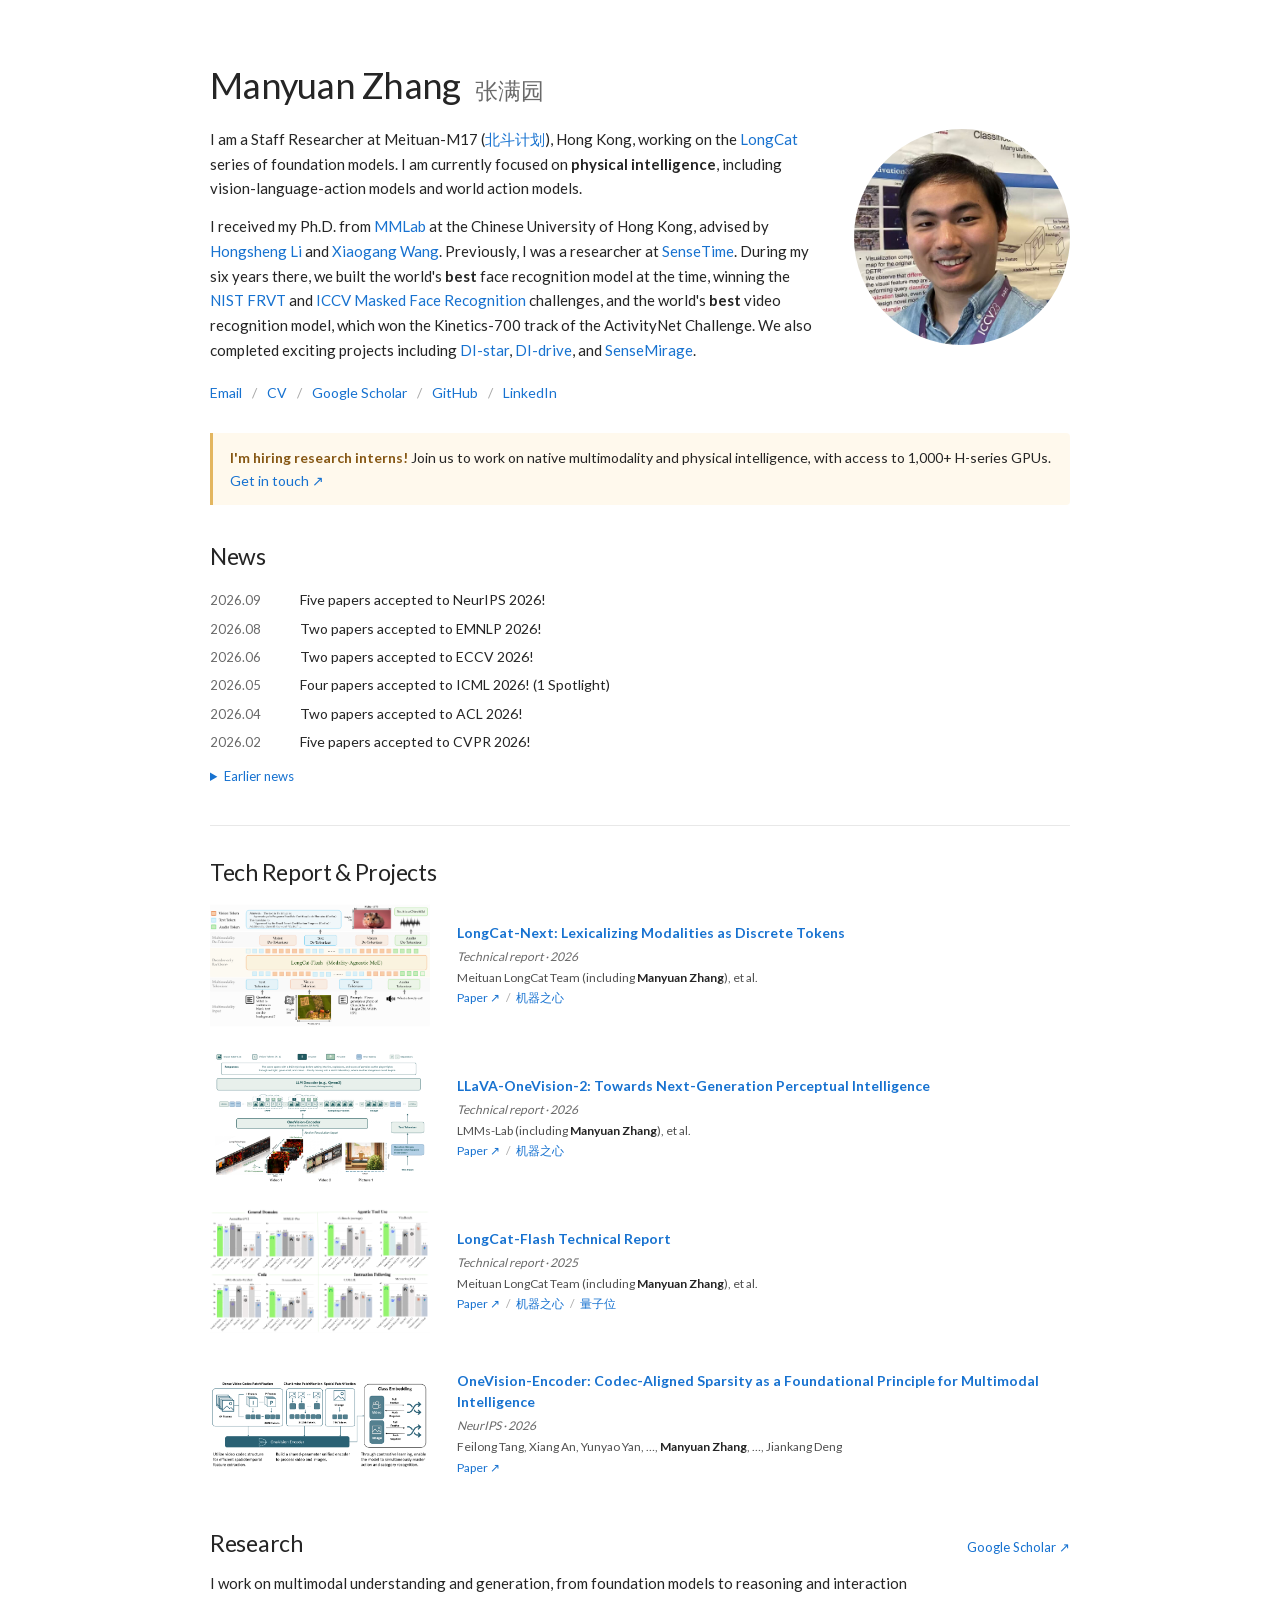
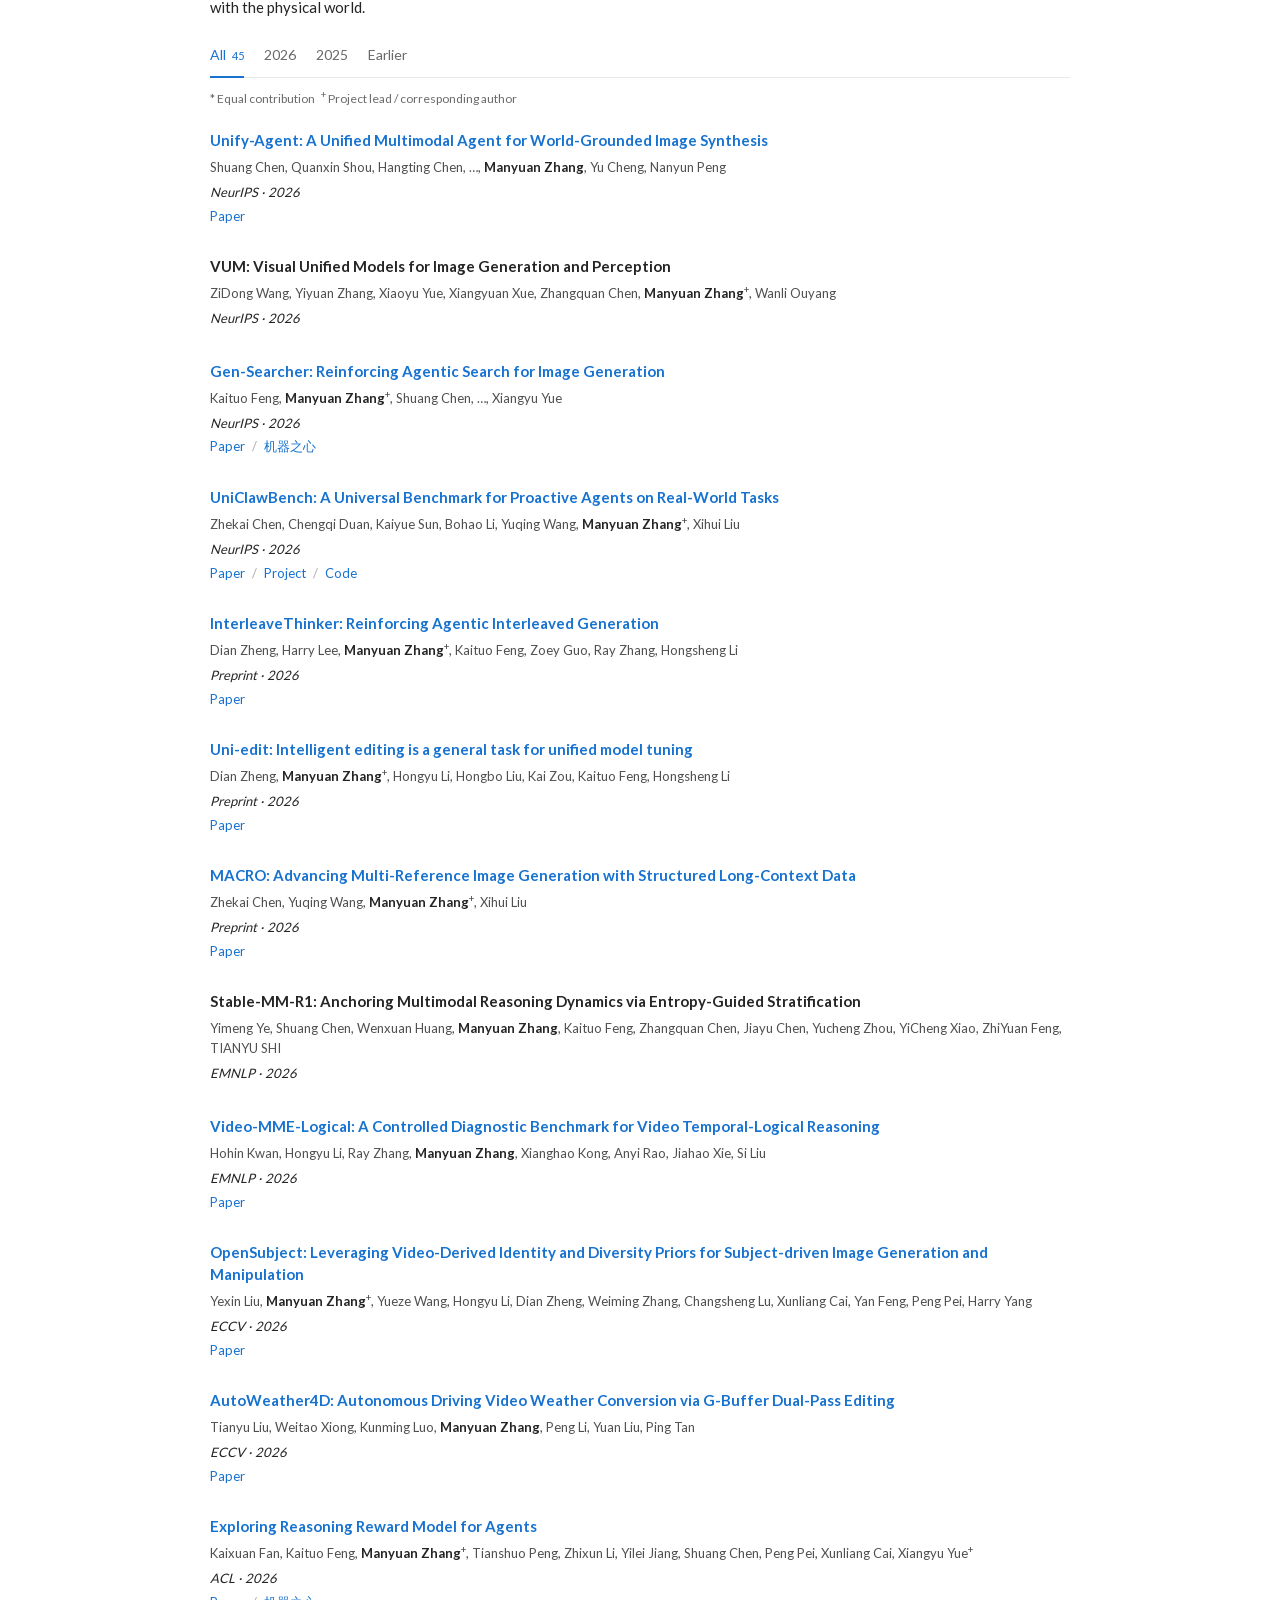
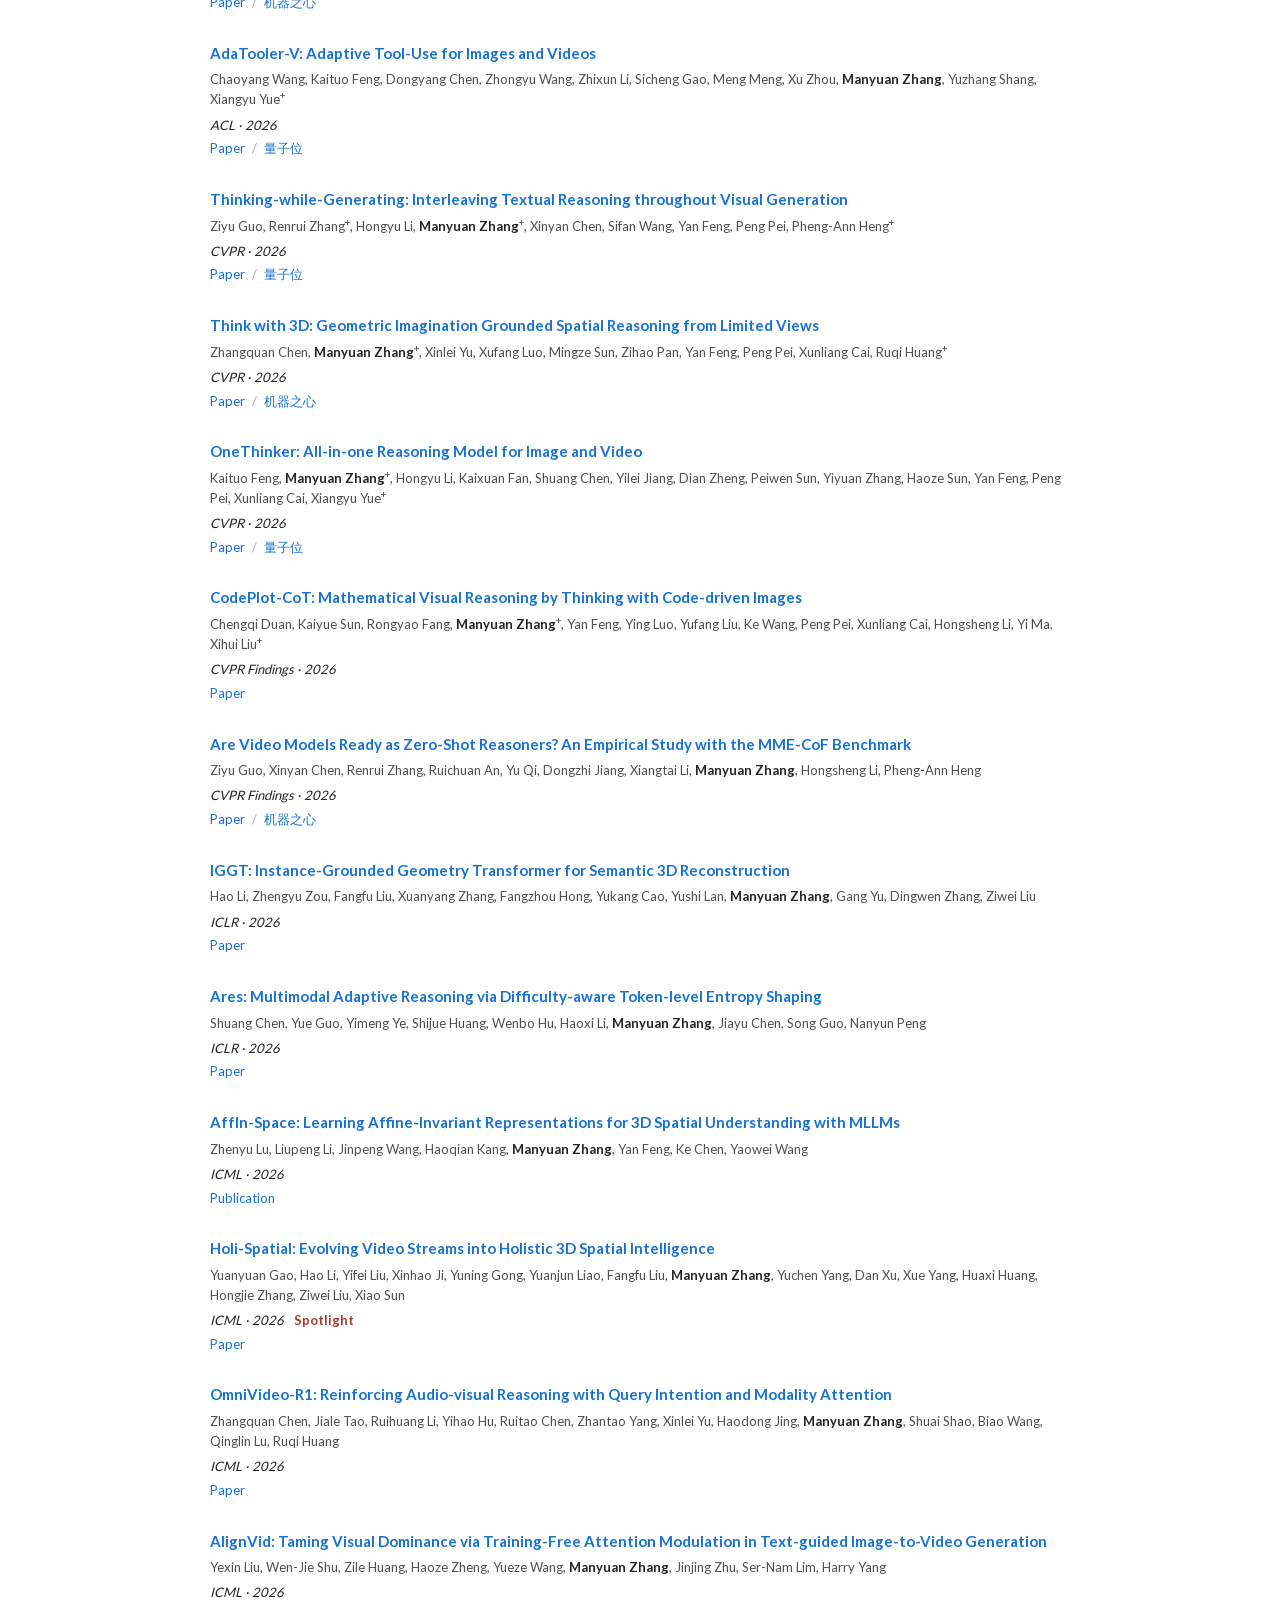
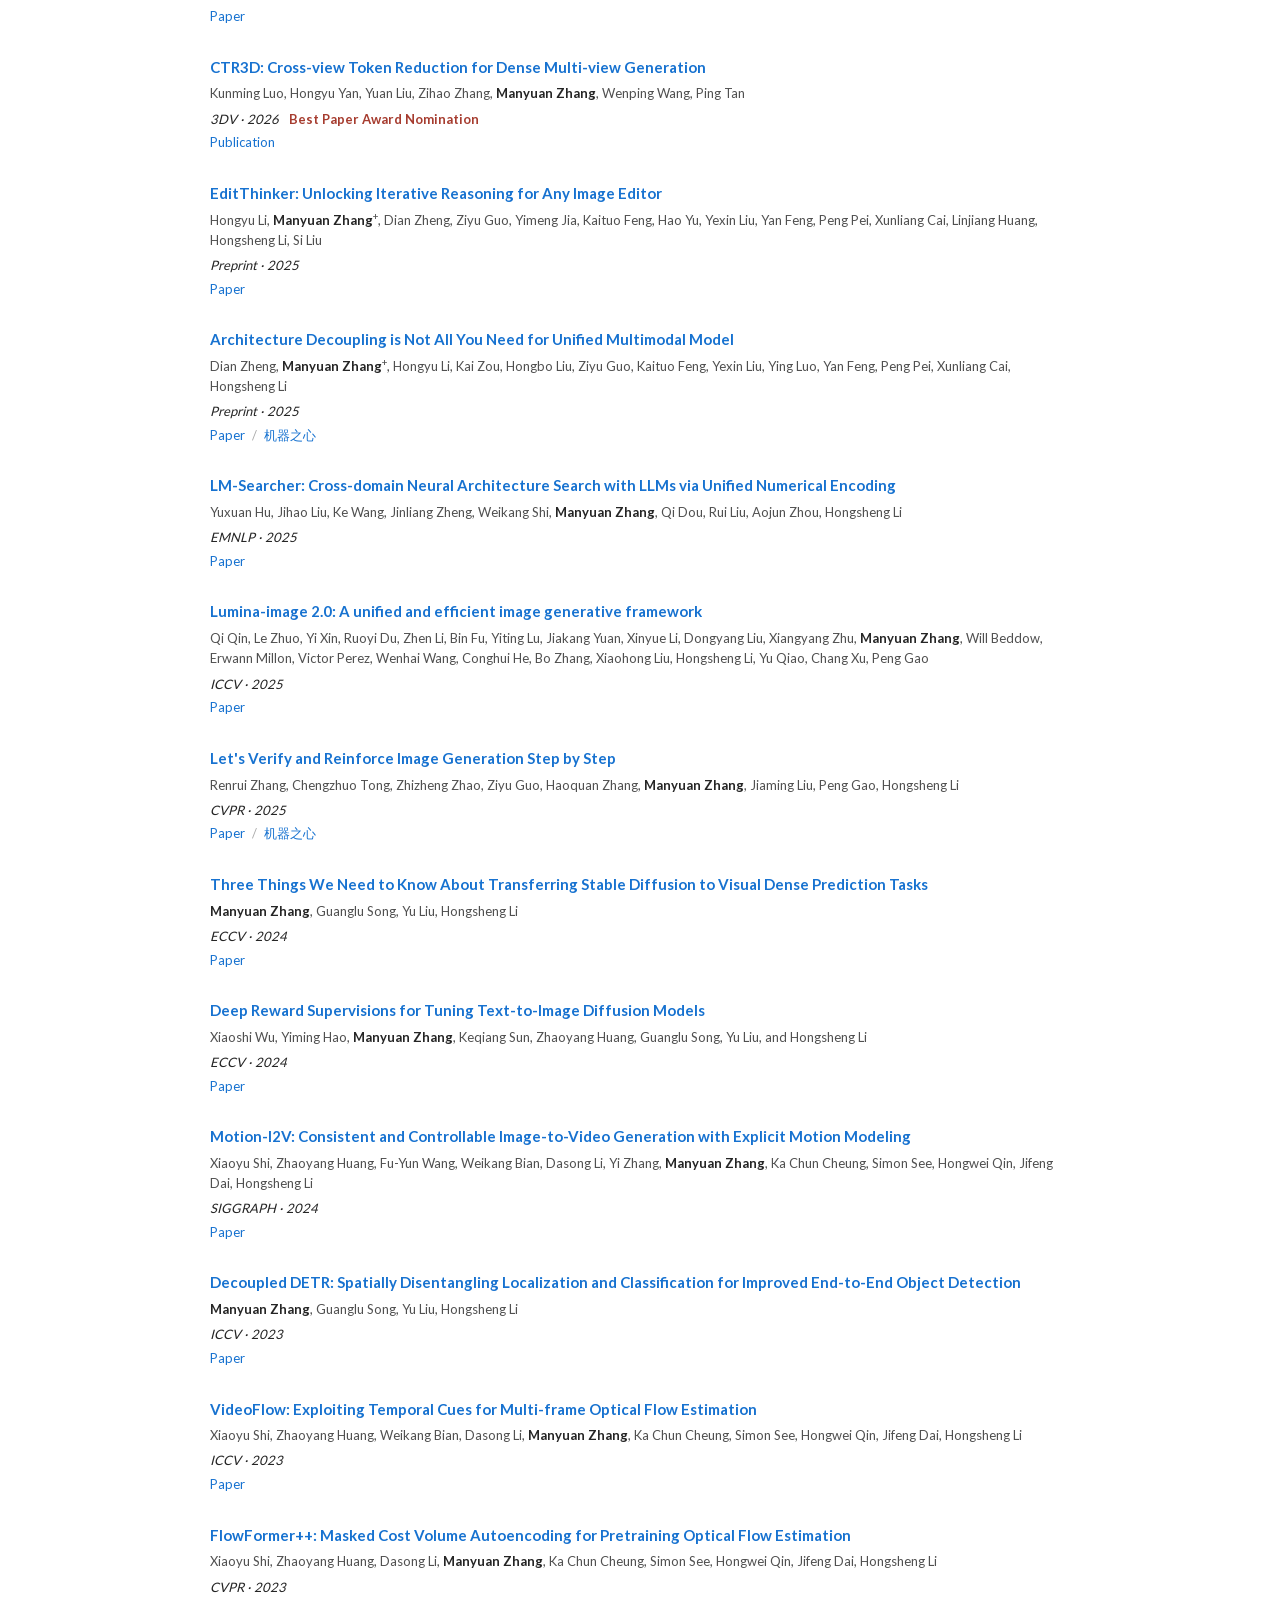
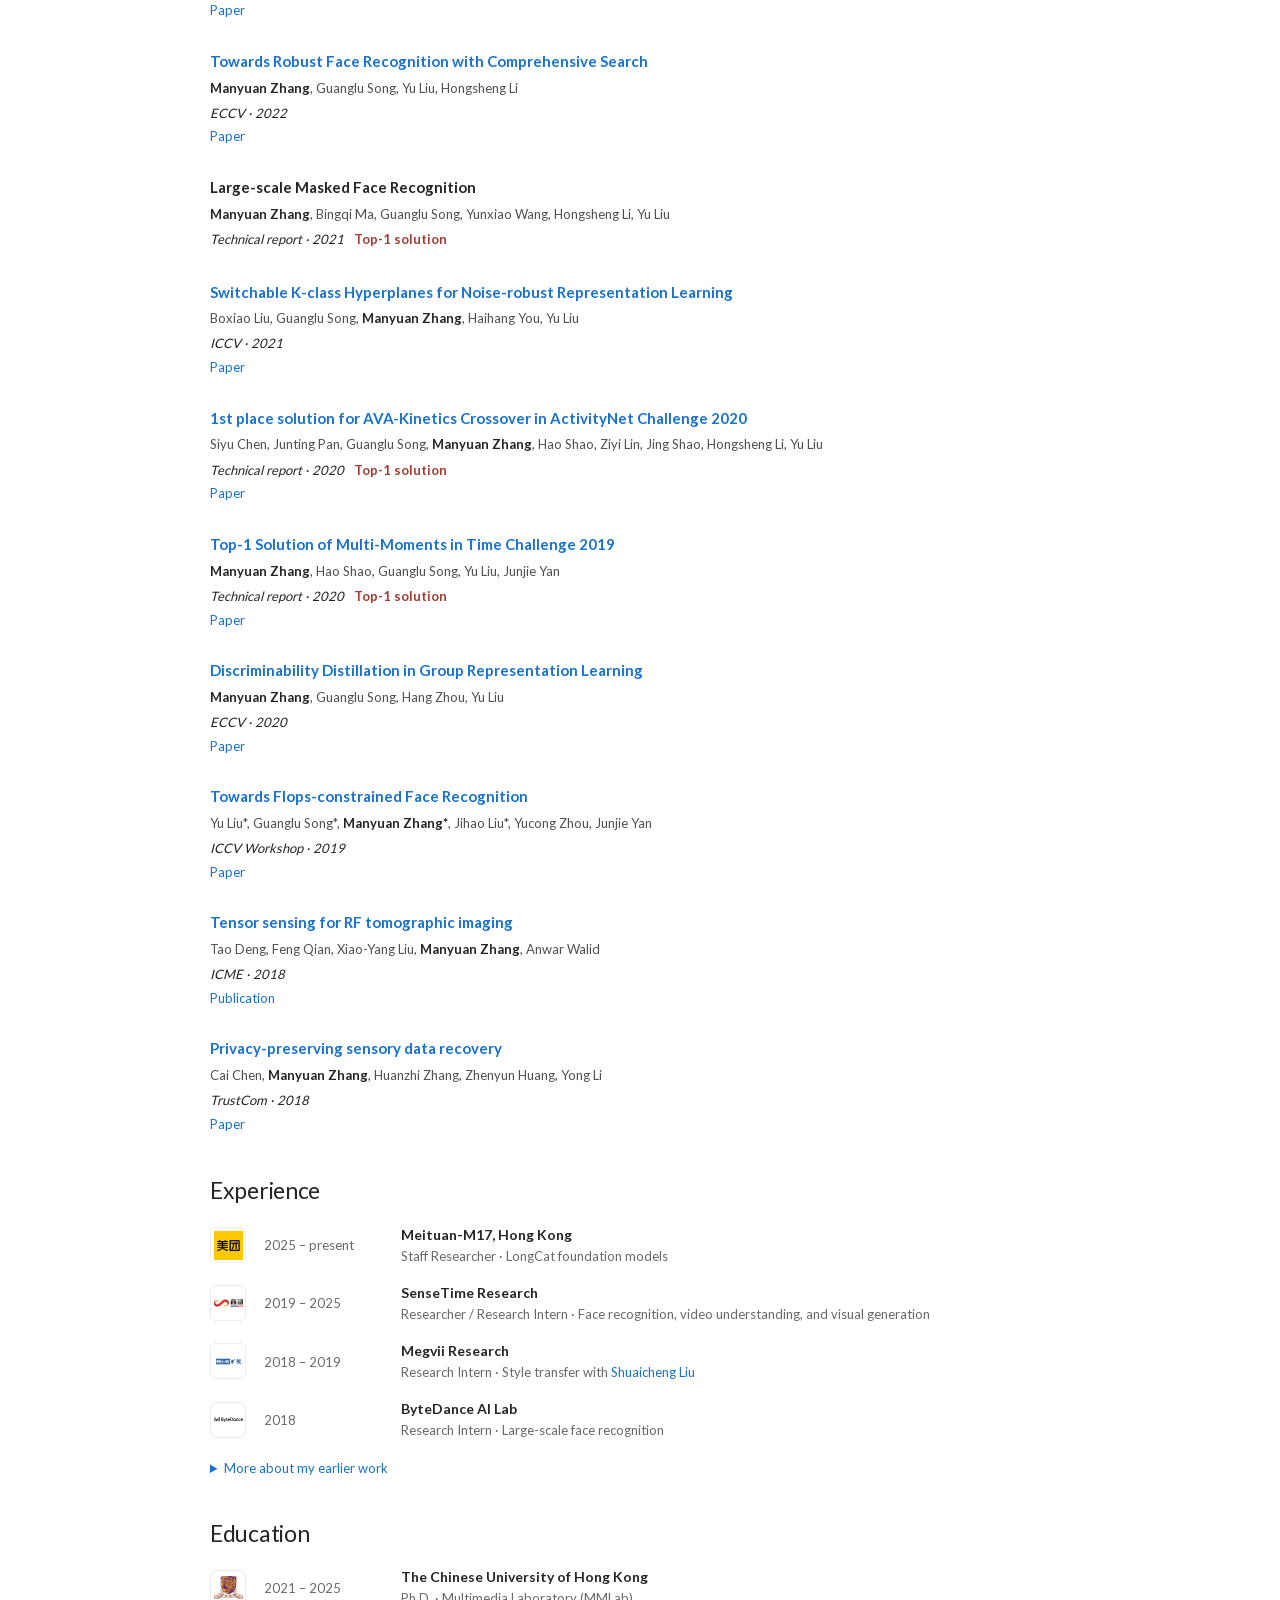
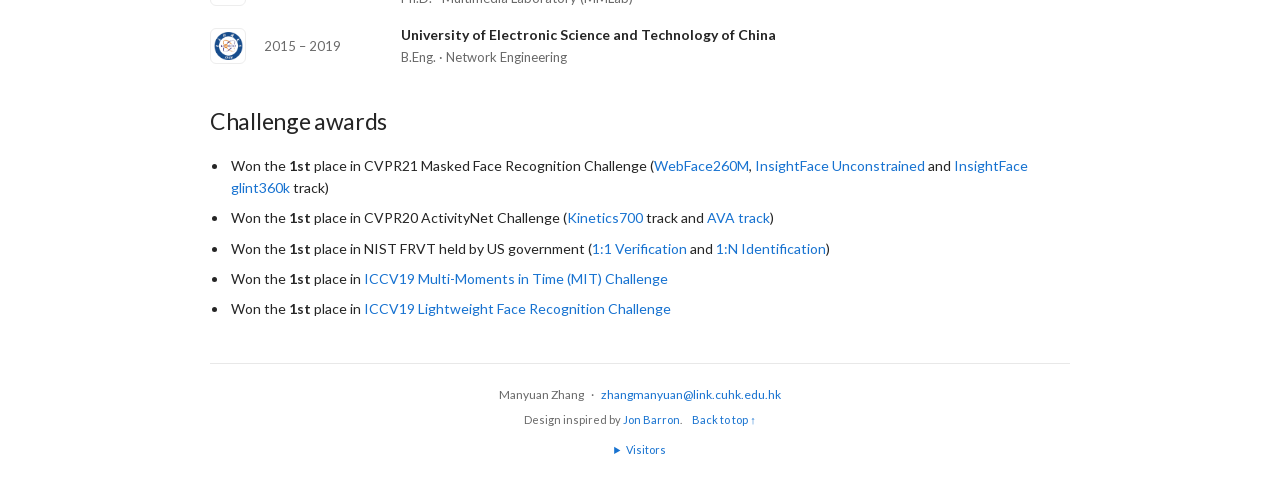
==== commit 89795fda: "Update five NeurIPS 2026 publications" ====
--- a/index.html
+++ b/index.html
@@ -45,16 +45,17 @@
     <section class="news-section" aria-labelledby="news-heading">
       <h2 id="news-heading">News</h2>
       <ul class="news-list">
-        <li><time datetime="2026-08">2026.08</time><span>Two papers accepted to EMNLP 2026!</span></li>
+        <li><time datetime="2026-09">2026.09</time><span>Five papers accepted to NeurIPS 2026!</span></li>
+<li><time datetime="2026-08">2026.08</time><span>Two papers accepted to EMNLP 2026!</span></li>
 <li><time datetime="2026-06">2026.06</time><span>Two papers accepted to ECCV 2026!</span></li>
 <li><time datetime="2026-05">2026.05</time><span>Four papers accepted to ICML 2026! (1 Spotlight)</span></li>
 <li><time datetime="2026-04">2026.04</time><span>Two papers accepted to ACL 2026!</span></li>
 <li><time datetime="2026-02">2026.02</time><span>Five papers accepted to CVPR 2026!</span></li>
-<li><time datetime="2026-02">2026.02</time><span>One paper accepted to 3DV 2026 with Best Paper Award Nomination!</span></li>
       </ul>
       <details class="older-news">
         <summary>Earlier news</summary>
-        <ul class="news-list"><li><time datetime="2026-01">2026.01</time><span>Two papers accepted to ICLR 2026.</span></li>
+        <ul class="news-list"><li><time datetime="2026-02">2026.02</time><span>One paper accepted to 3DV 2026 with Best Paper Award Nomination!</span></li>
+<li><time datetime="2026-01">2026.01</time><span>Two papers accepted to ICLR 2026.</span></li>
 <li><time datetime="2025-08">2025.08</time><span>One paper accepted to EMNLP 2025.</span></li>
 <li><time datetime="2025-06">2025.06</time><span>One paper accepted to ICCV 2025.</span></li>
 <li><time datetime="2025-05">2025.05</time><span>I successfully defended my PhD thesis and officially became Dr. Zhang!</span></li>
@@ -92,7 +93,7 @@
       <a class="tech-figure" href="https://arxiv.org/abs/2603.27538" tabindex="-1" aria-hidden="true"><img src="assets/papers/longcat-next.png" alt="" loading="lazy" decoding="async" width="220" height="130"></a>
       <div>
         <h3><a href="https://arxiv.org/abs/2603.27538">LongCat-Next: Lexicalizing Modalities as Discrete Tokens</a></h3>
-        <p class="tech-meta">Technical report · 2026</p>
+        <p class="tech-meta" title="">Technical report · 2026</p>
         <p class="authors">Meituan LongCat Team (including <strong>Manyuan Zhang</strong>), et al.</p>
         <p class="paper-links"><a href="https://arxiv.org/abs/2603.27538">Paper ↗</a><span aria-hidden="true"> / </span><a href="https://mp.weixin.qq.com/s/IzzNLPI9L2tSRvOXniOJ2Q">机器之心</a></p>
       </div>
@@ -101,7 +102,7 @@
       <a class="tech-figure" href="https://arxiv.org/abs/2605.25979" tabindex="-1" aria-hidden="true"><img src="assets/papers/onevision2.png" alt="" loading="lazy" decoding="async" width="220" height="130"></a>
       <div>
         <h3><a href="https://arxiv.org/abs/2605.25979">LLaVA-OneVision-2: Towards Next-Generation Perceptual Intelligence</a></h3>
-        <p class="tech-meta">Technical report · 2026</p>
+        <p class="tech-meta" title="">Technical report · 2026</p>
         <p class="authors">LMMs-Lab (including <strong>Manyuan Zhang</strong>), et al.</p>
         <p class="paper-links"><a href="https://arxiv.org/abs/2605.25979">Paper ↗</a><span aria-hidden="true"> / </span><a href="https://mp.weixin.qq.com/s/dechFptcXCvF30mfmC3dWA">机器之心</a></p>
       </div>
@@ -110,7 +111,7 @@
       <a class="tech-figure" href="https://arxiv.org/abs/2509.01322" tabindex="-1" aria-hidden="true"><img src="assets/papers/longcat-flash.png" alt="" loading="lazy" decoding="async" width="220" height="130"></a>
       <div>
         <h3><a href="https://arxiv.org/abs/2509.01322">LongCat-Flash Technical Report</a></h3>
-        <p class="tech-meta">Technical report · 2025</p>
+        <p class="tech-meta" title="">Technical report · 2025</p>
         <p class="authors">Meituan LongCat Team (including <strong>Manyuan Zhang</strong>), et al.</p>
         <p class="paper-links"><a href="https://arxiv.org/abs/2509.01322">Paper ↗</a><span aria-hidden="true"> / </span><a href="https://mp.weixin.qq.com/s/InDGGdUmXs6H5KzpXhzyBg">机器之心</a><span aria-hidden="true"> / </span><a href="https://mp.weixin.qq.com/s/myqiJWSctD8QAt4BEWQdaA">量子位</a></p>
       </div>
@@ -119,8 +120,8 @@
       <a class="tech-figure" href="https://arxiv.org/abs/2602.08683" tabindex="-1" aria-hidden="true"><img src="assets/papers/onevision-encoder.png" alt="" loading="lazy" decoding="async" width="220" height="130"></a>
       <div>
         <h3><a href="https://arxiv.org/abs/2602.08683">OneVision-Encoder: Codec-Aligned Sparsity as a Foundational Principle for Multimodal Intelligence</a></h3>
-        <p class="tech-meta">Technical report · 2026</p>
-        <p class="authors">LMMs-Lab (including <strong>Manyuan Zhang</strong>), et al.</p>
+        <p class="tech-meta" title="2026 Conference on Neural Information Processing Systems (NeurIPS)">NeurIPS · 2026</p>
+        <p class="authors">Feilong Tang, Xiang An, Yunyao Yan, …, <strong>Manyuan Zhang</strong>, …, Jiankang Deng</p>
         <p class="paper-links"><a href="https://arxiv.org/abs/2602.08683">Paper ↗</a></p>
       </div>
     </article>
@@ -136,7 +137,7 @@
       <p class="research-intro">I work on multimodal understanding and generation, from foundation models to reasoning and interaction with the physical world.</p>
       <div class="research-toolbar">
         <div class="publication-filters" role="group" aria-label="Filter publications" hidden>
-          <button type="button" data-filter="all" aria-pressed="true">All <span>43</span></button>
+          <button type="button" data-filter="all" aria-pressed="true">All <span>45</span></button>
           <button type="button" data-filter="2026" aria-pressed="false">2026</button>
           <button type="button" data-filter="2025" aria-pressed="false">2025</button>
           <button type="button" data-filter="earlier" aria-pressed="false">Earlier</button>
@@ -145,7 +146,51 @@
       </div>
       <p class="sr-only" id="publication-status" role="status" aria-live="polite"></p>
       <div class="publication-list" id="publication-list">
-        <article class="publication" id="interleavethinker-reinforcing-agentic-interleaved-generation"
+        <article class="publication" id="unify-agent-a-unified-multimodal-agent-for-world-grounded-image-synthesis"
+        data-year="2026" data-selected="false" data-selected-order="99">
+
+      <div class="paper-content">
+        <h3><a href="https://arxiv.org/abs/2603.29620">Unify-Agent: A Unified Multimodal Agent for World-Grounded Image Synthesis</a></h3>
+        <p class="authors">Shuang Chen, Quanxin Shou, Hangting Chen, …, <strong>Manyuan Zhang</strong>, Yu Cheng, Nanyun Peng</p>
+        <p class="venue"><span title="2026 Conference on Neural Information Processing Systems (NeurIPS)">NeurIPS · 2026</span></p>
+        <p class="paper-links"><a href="https://arxiv.org/abs/2603.29620">Paper</a></p>
+
+      </div>
+    </article>
+<article class="publication" id="vum-visual-unified-models-for-image-generation-and-perception"
+        data-year="2026" data-selected="false" data-selected-order="99">
+
+      <div class="paper-content">
+        <h3>VUM: Visual Unified Models for Image Generation and Perception</h3>
+        <p class="authors">ZiDong Wang, Yiyuan Zhang, Xiaoyu Yue, Xiangyuan Xue, Zhangquan Chen, <strong>Manyuan Zhang</strong><sup>+</sup>, Wanli Ouyang</p>
+        <p class="venue"><span title="2026 Conference on Neural Information Processing Systems (NeurIPS)">NeurIPS · 2026</span></p>
+        <p class="paper-links"></p>
+
+      </div>
+    </article>
+<article class="publication has-figure" id="gen-searcher-reinforcing-agentic-search-for-image-generation"
+        data-year="2026" data-selected="true" data-selected-order="4">
+      <a class="paper-figure" href="https://arxiv.org/abs/2603.28767" tabindex="-1" aria-hidden="true"><img src="assets/papers/gen-searcher.png" alt="" loading="lazy" decoding="async" width="220" height="145"></a>
+      <div class="paper-content">
+        <h3><a href="https://arxiv.org/abs/2603.28767">Gen-Searcher: Reinforcing Agentic Search for Image Generation</a></h3>
+        <p class="authors">Kaituo Feng, <strong>Manyuan Zhang</strong><sup>+</sup>, Shuang Chen, …, Xiangyu Yue</p>
+        <p class="venue"><span title="2026 Conference on Neural Information Processing Systems (NeurIPS)">NeurIPS · 2026</span></p>
+        <p class="paper-links"><a href="https://arxiv.org/abs/2603.28767">Paper</a><span aria-hidden="true"> / </span><a href="https://mp.weixin.qq.com/s/HhwnxNDMWbZEhq_7PGhVwQ">机器之心</a></p>
+        <p class="paper-summary">Search-grounded image generation with agentic reasoning.</p>
+      </div>
+    </article>
+<article class="publication" id="uniclawbench-a-universal-benchmark-for-proactive-agents-on-real-world-tasks"
+        data-year="2026" data-selected="false" data-selected-order="99">
+
+      <div class="paper-content">
+        <h3><a href="https://arxiv.org/abs/2607.08768">UniClawBench: A Universal Benchmark for Proactive Agents on Real-World Tasks</a></h3>
+        <p class="authors">Zhekai Chen, Chengqi Duan, Kaiyue Sun, Bohao Li, Yuqing Wang, <strong>Manyuan Zhang</strong><sup>+</sup>, Xihui Liu</p>
+        <p class="venue"><span title="2026 Conference on Neural Information Processing Systems (NeurIPS)">NeurIPS · 2026</span></p>
+        <p class="paper-links"><a href="https://arxiv.org/abs/2607.08768">Paper</a><span aria-hidden="true"> / </span><a href="https://uniclawbench.github.io/">Project</a><span aria-hidden="true"> / </span><a href="https://github.com/HKU-MMLab/UniClawBench">Code</a></p>
+
+      </div>
+    </article>
+<article class="publication" id="interleavethinker-reinforcing-agentic-interleaved-generation"
         data-year="2026" data-selected="false" data-selected-order="99">
 
       <div class="paper-content">
@@ -167,17 +212,6 @@
 
       </div>
     </article>
-<article class="publication" id="uniclawbench-a-universal-benchmark-for-proactive-agents-on-real-world-tasks"
-        data-year="2026" data-selected="false" data-selected-order="99">
-
-      <div class="paper-content">
-        <h3><a href="https://arxiv.org/abs/2607.08768">UniClawBench: A Universal Benchmark for Proactive Agents on Real-World Tasks</a></h3>
-        <p class="authors">Zhekai Chen, Chengqi Duan, Kaiyue Sun, Bohao Li, Yuqing Wang, <strong>Manyuan Zhang</strong><sup>+</sup>, Xihui Liu</p>
-        <p class="venue"><span title="">Preprint · 2026</span></p>
-        <p class="paper-links"><a href="https://arxiv.org/abs/2607.08768">Paper</a></p>
-
-      </div>
-    </article>
 <article class="publication" id="macro-advancing-multi-reference-image-generation-with-structured-long-context-data"
         data-year="2026" data-selected="false" data-selected-order="99">
 
@@ -187,17 +221,6 @@
         <p class="venue"><span title="">Preprint · 2026</span></p>
         <p class="paper-links"><a href="https://arxiv.org/abs/2603.25319">Paper</a></p>
 
-      </div>
-    </article>
-<article class="publication has-figure" id="gen-searcher-reinforcing-agentic-search-for-image-generation"
-        data-year="2026" data-selected="true" data-selected-order="4">
-      <a class="paper-figure" href="https://arxiv.org/abs/2603.28767" tabindex="-1" aria-hidden="true"><img src="assets/papers/gen-searcher.png" alt="" loading="lazy" decoding="async" width="220" height="145"></a>
-      <div class="paper-content">
-        <h3><a href="https://arxiv.org/abs/2603.28767">Gen-Searcher: Reinforcing Agentic Search for Image Generation</a></h3>
-        <p class="authors">Kaituo Feng, <strong>Manyuan Zhang</strong><sup>+</sup>, Shuang Chen, Yunlong Lin, Kaixuan Fan, Yilei Jiang, Hongyu Li, Dian Zheng, Chenyang Wang, Xiangyu Yue</p>
-        <p class="venue"><span title="">Preprint · 2026</span></p>
-        <p class="paper-links"><a href="https://arxiv.org/abs/2603.28767">Paper</a><span aria-hidden="true"> / </span><a href="https://mp.weixin.qq.com/s/HhwnxNDMWbZEhq_7PGhVwQ">机器之心</a></p>
-        <p class="paper-summary">Search-grounded image generation with agentic reasoning.</p>
       </div>
     </article>
 <article class="publication" id="stable-mm-r1-anchoring-multimodal-reasoning-dynamics-via-entropy-guided-stratification"
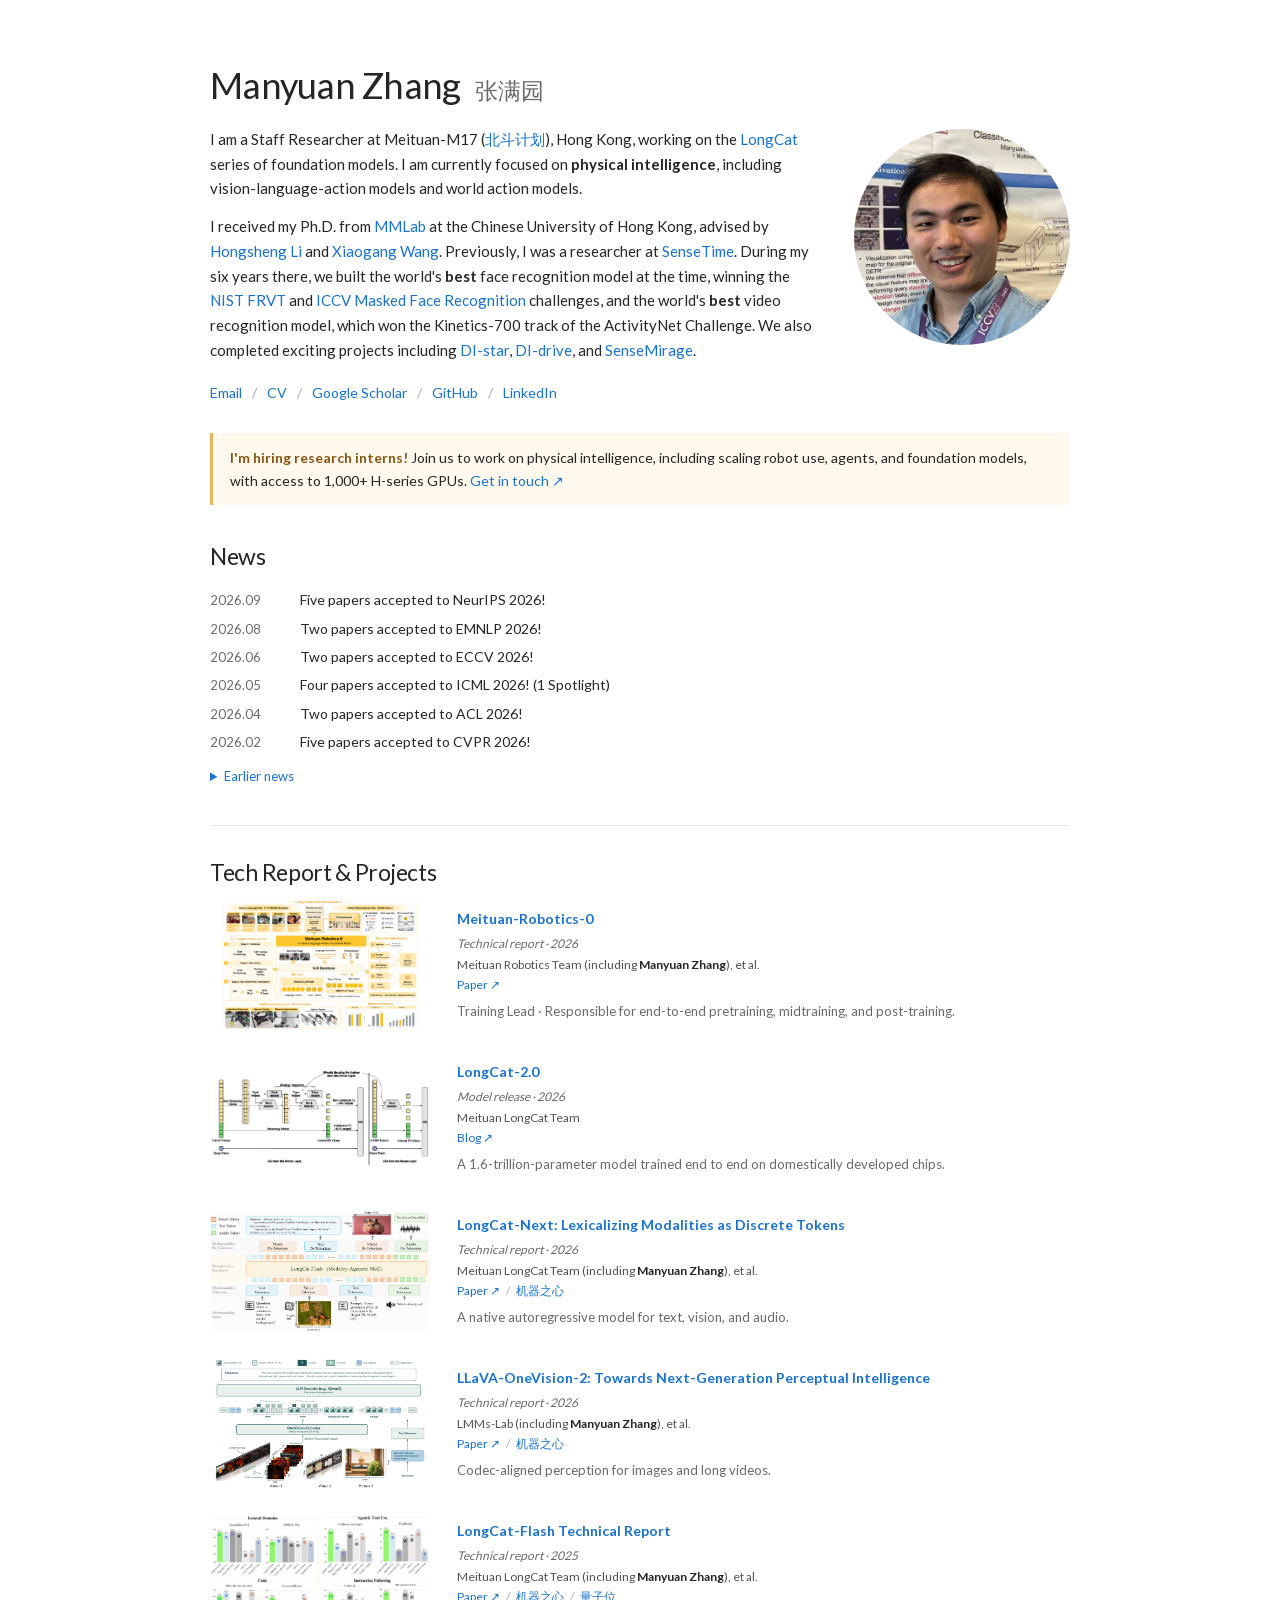
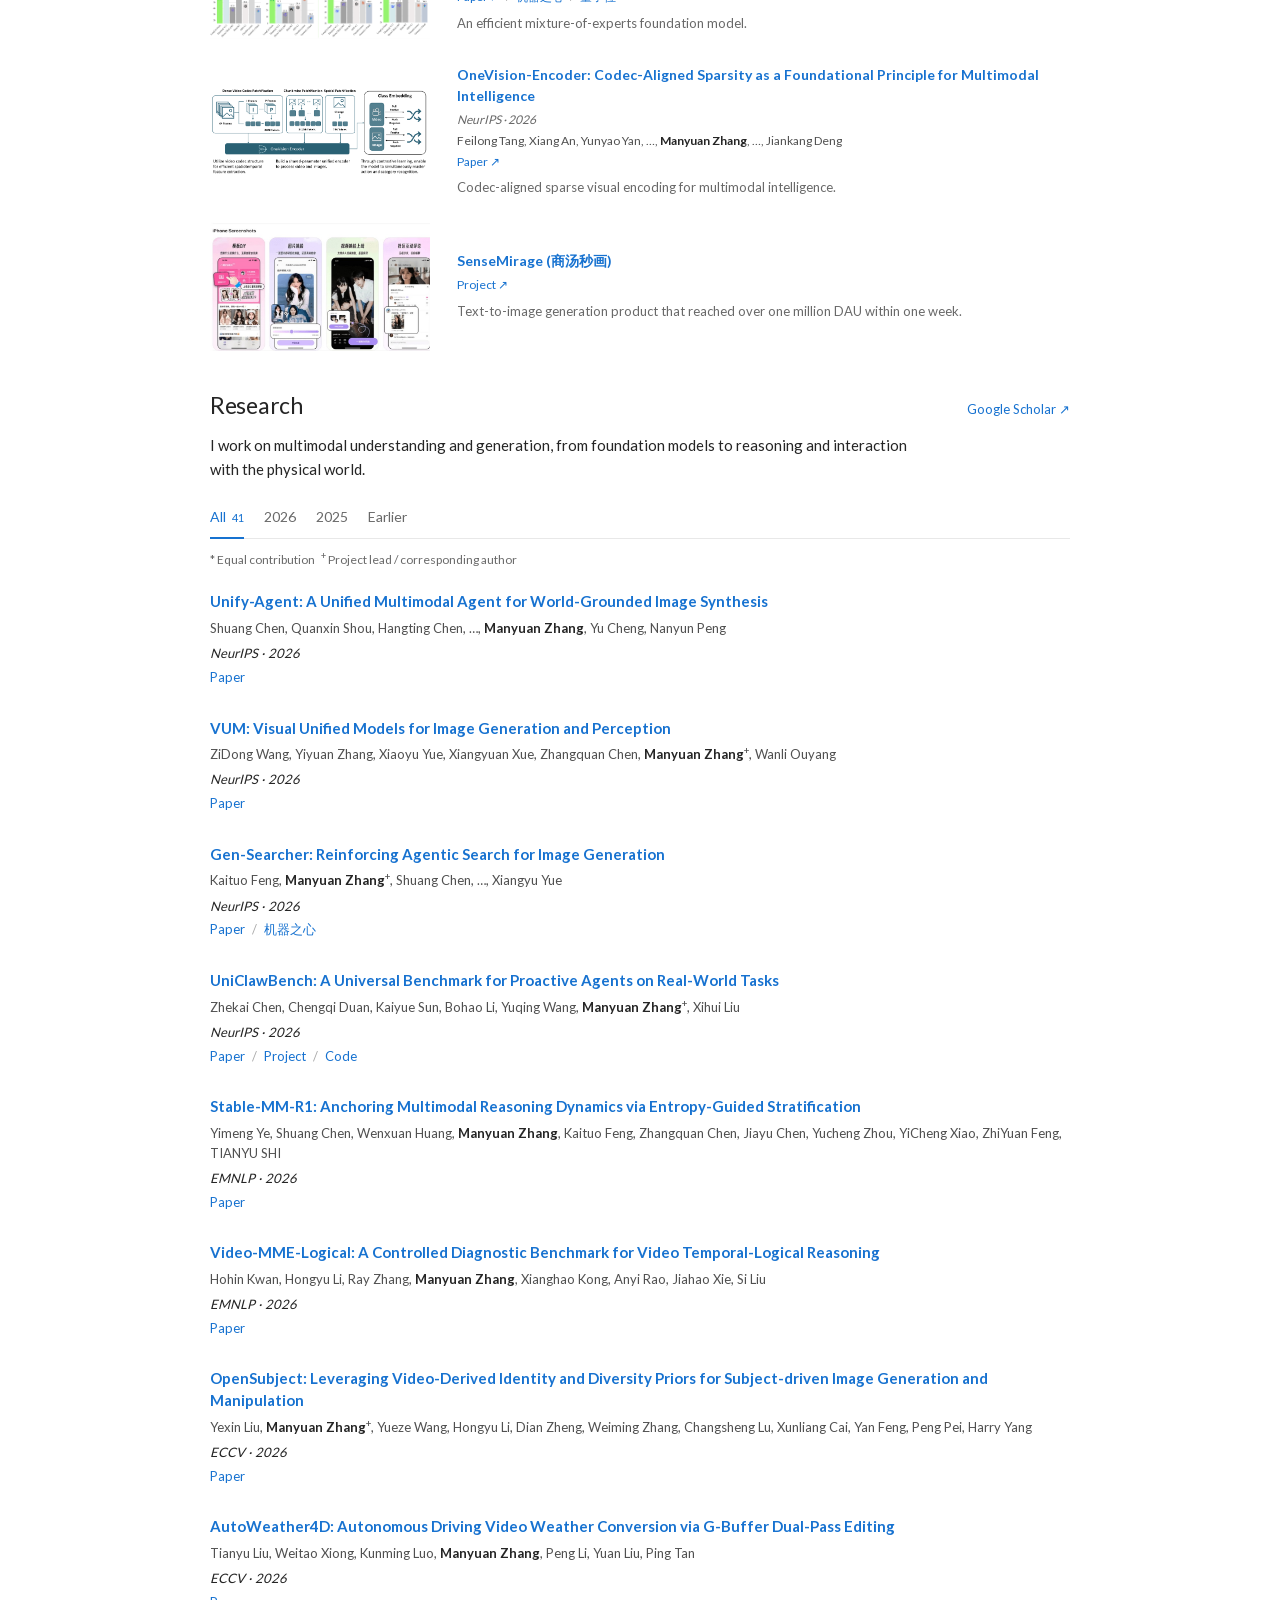
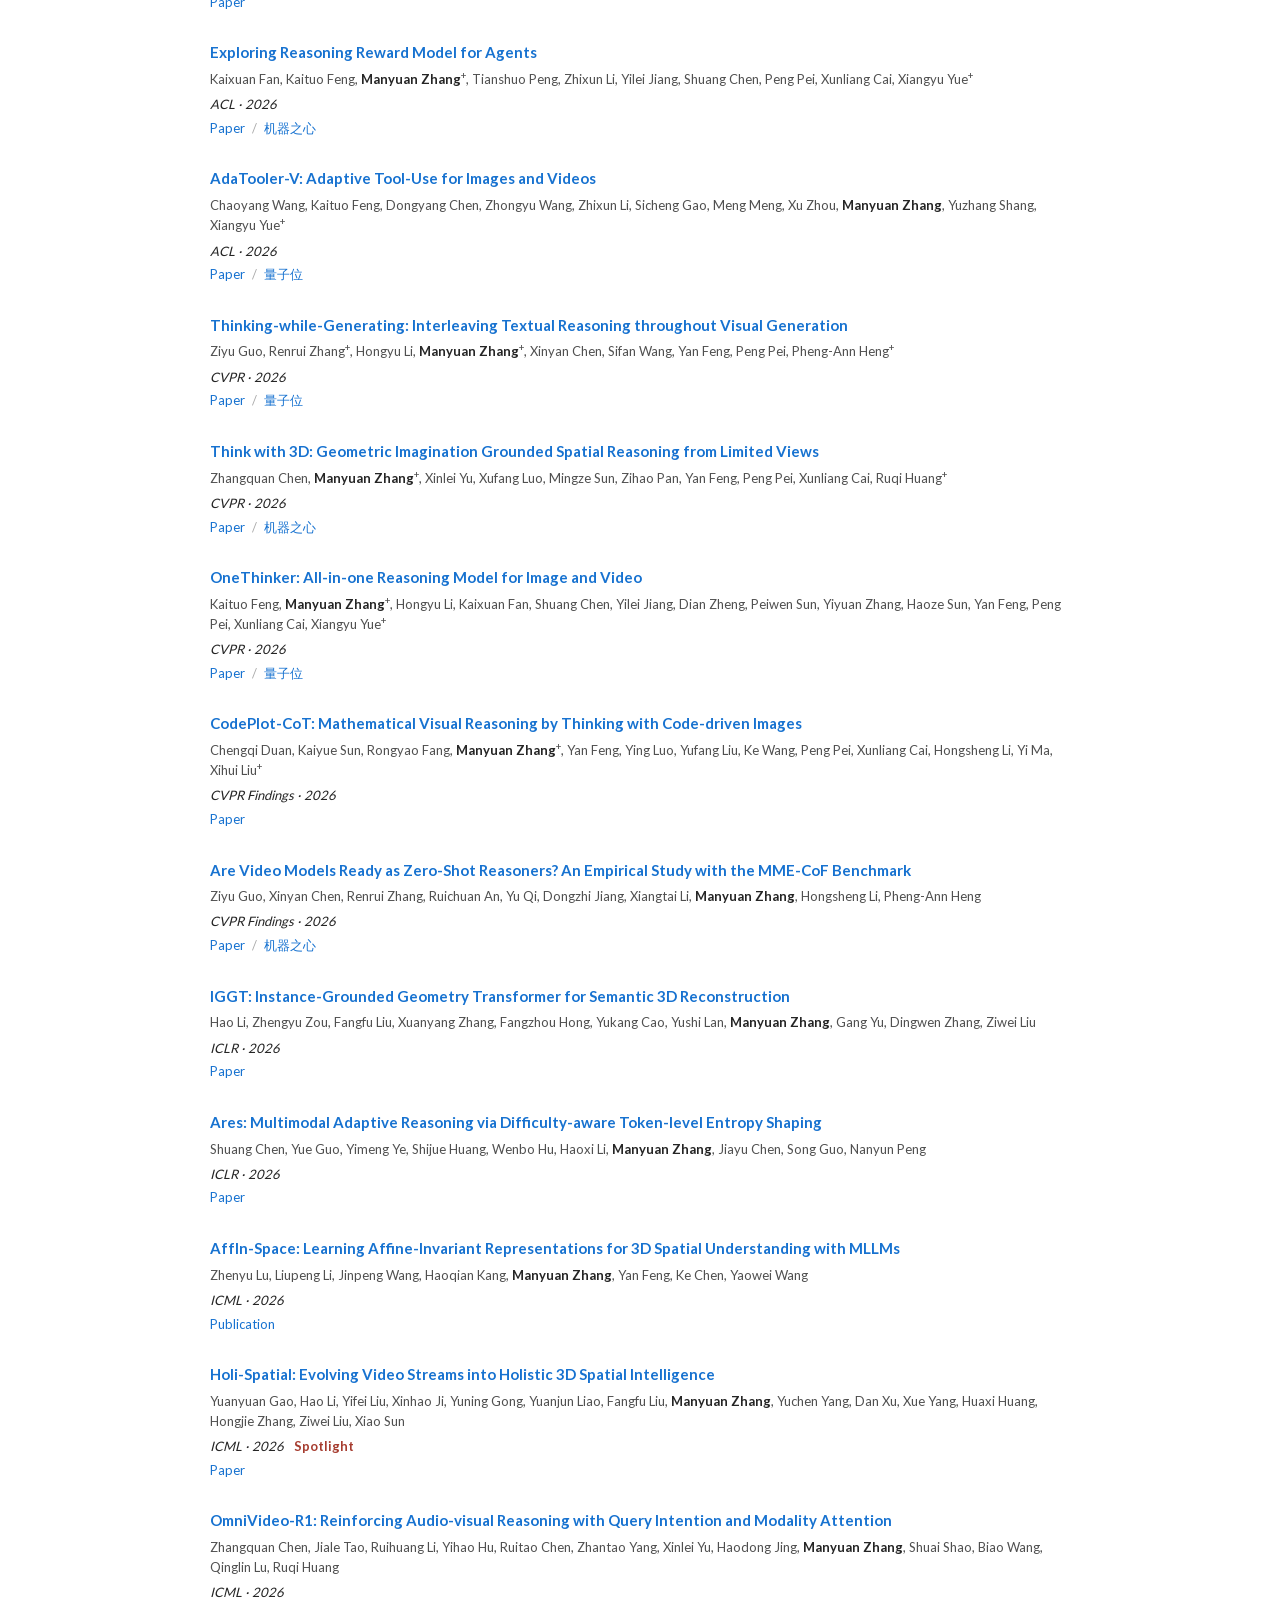
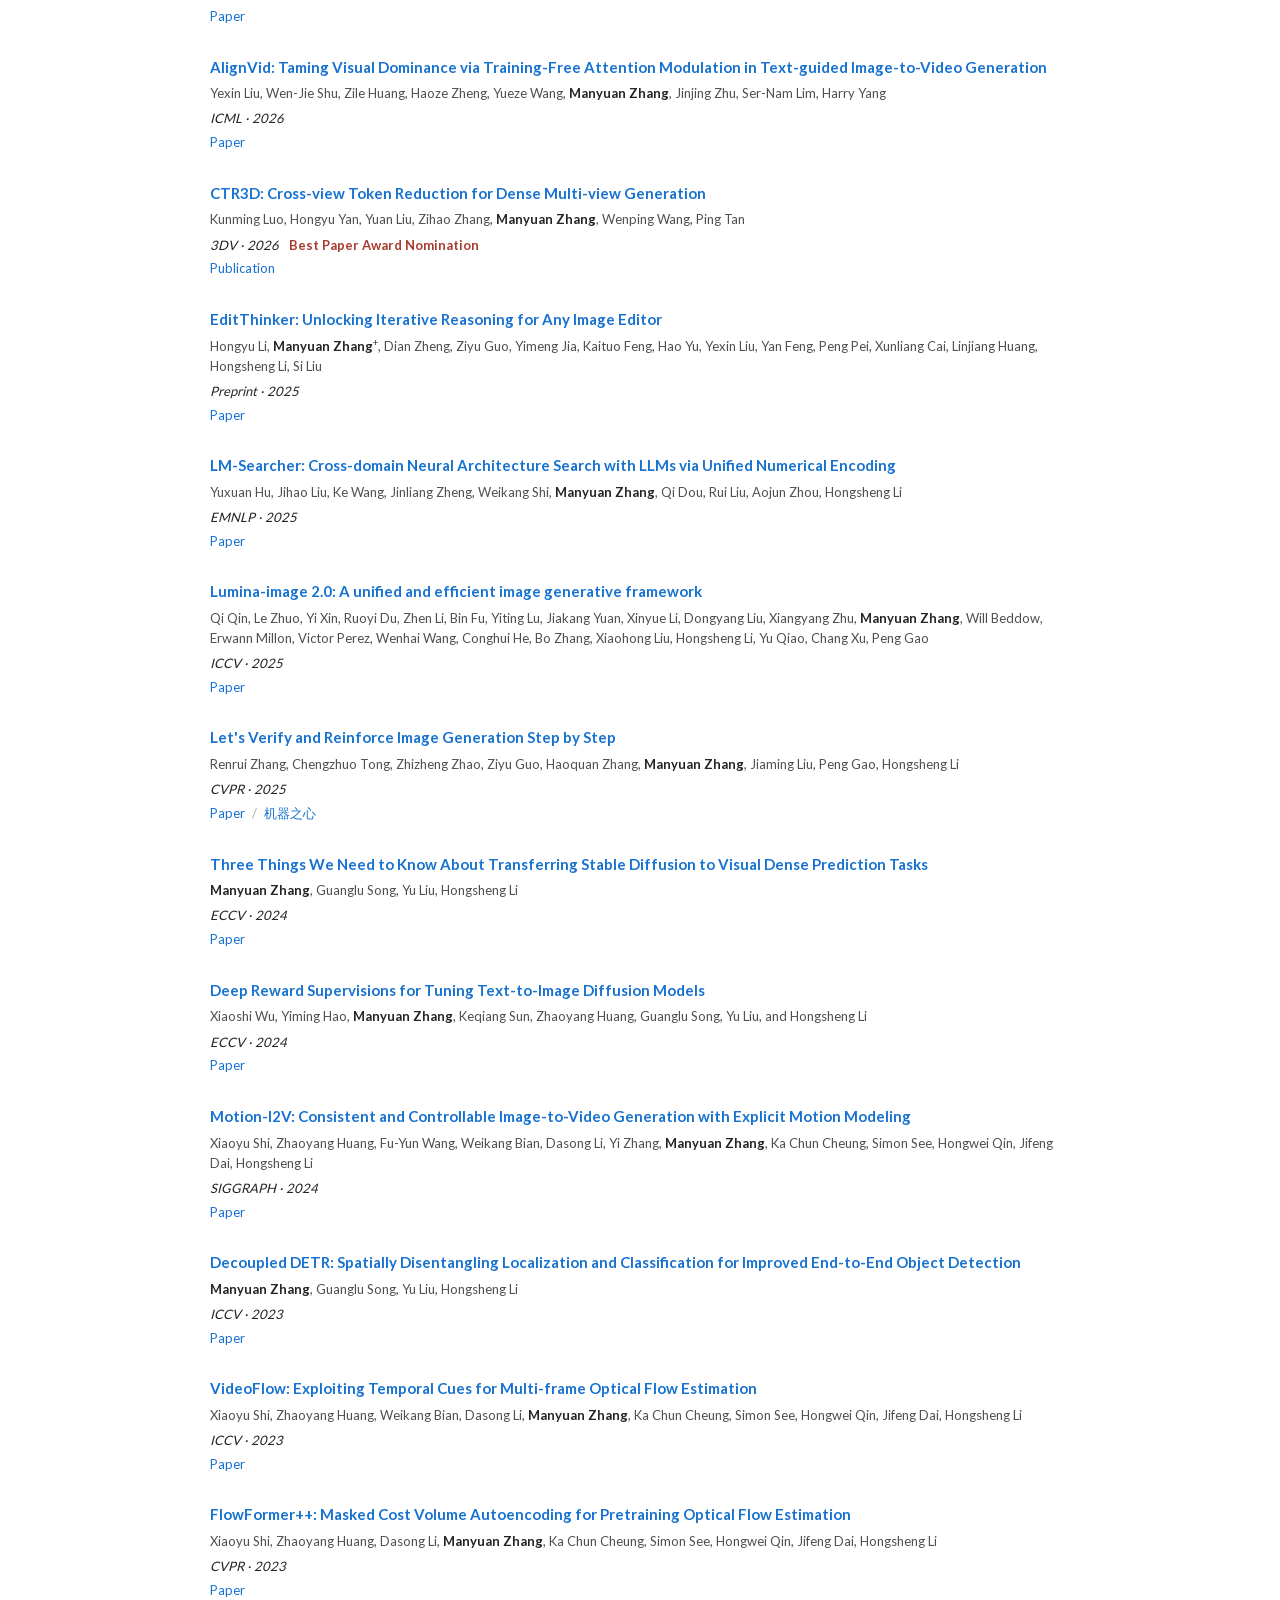
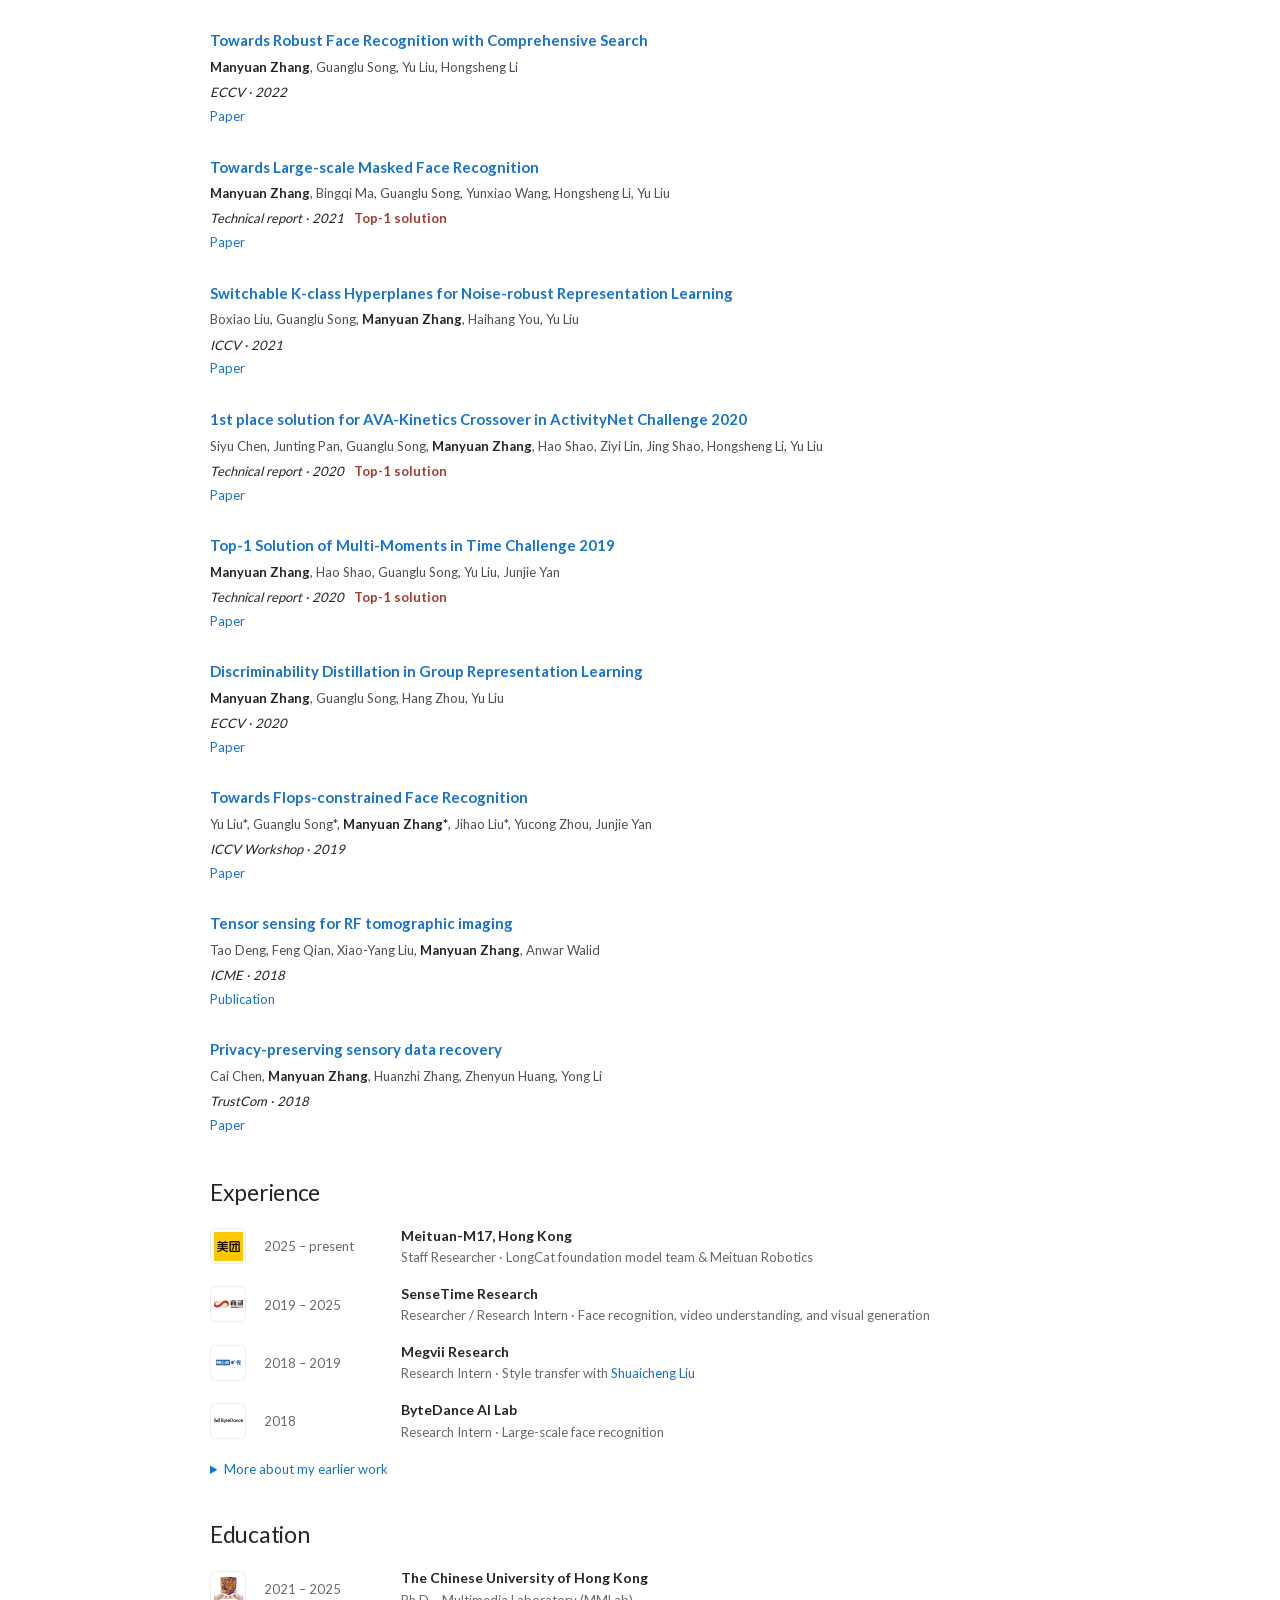
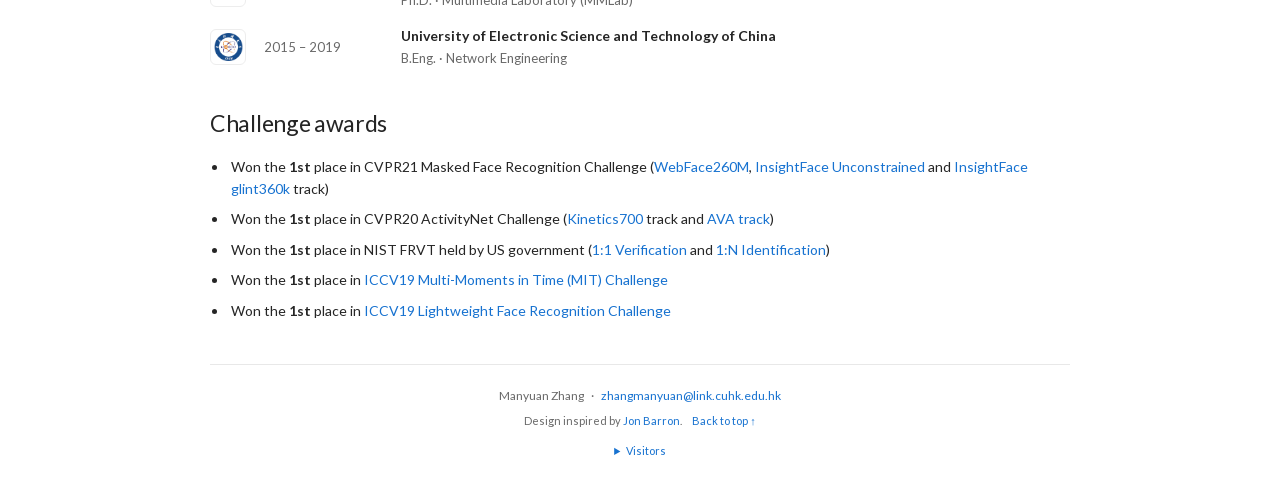
==== commit 64c19568: "Update homepage projects and research links" ====
--- a/index.html
+++ b/index.html
@@ -39,7 +39,7 @@
     </header>
 
     <aside class="hiring" aria-label="Internship opportunities">
-      <p><strong>I'm hiring research interns!</strong> Join us to work on native multimodality and physical intelligence, with access to 1,000+ H-series GPUs. <a href="mailto:zhangmanyuan@link.cuhk.edu.hk">Get in touch <span aria-hidden="true">↗</span></a></p>
+      <p><strong>I'm hiring research interns!</strong> Join us to work on physical intelligence, including scaling robot use, agents, and foundation models, with access to 1,000+ H-series GPUs. <a href="mailto:zhangmanyuan@link.cuhk.edu.hk">Get in touch <span aria-hidden="true">↗</span></a></p>
     </aside>
 
     <section class="news-section" aria-labelledby="news-heading">
@@ -90,12 +90,33 @@
       </div>
       <div class="tech-grid">
         <article class="tech-card">
+      <a class="tech-figure" href="https://arxiv.org/abs/2611.08577" tabindex="-1" aria-hidden="true"><img src="assets/papers/meituan-robotics-0.png" alt="" loading="lazy" decoding="async" width="220" height="130"></a>
+      <div>
+        <h3><a href="https://arxiv.org/abs/2611.08577">Meituan-Robotics-0</a></h3>
+        <p class="tech-meta" title="">Technical report · 2026</p>
+        <p class="authors">Meituan Robotics Team (including <strong>Manyuan Zhang</strong>), et al.</p>
+        <p class="paper-links"><a href="https://arxiv.org/abs/2611.08577">Paper ↗</a></p>
+        <p class="paper-summary">Training Lead · Responsible for end-to-end pretraining, midtraining, and post-training.</p>
+      </div>
+    </article>
+<article class="tech-card">
+      <a class="tech-figure" href="https://longcat.chat/blog/longcat-2.0/" tabindex="-1" aria-hidden="true"><img src="assets/papers/longcat-2.png" alt="" loading="lazy" decoding="async" width="220" height="130"></a>
+      <div>
+        <h3><a href="https://longcat.chat/blog/longcat-2.0/">LongCat-2.0</a></h3>
+        <p class="tech-meta" title="">Model release · 2026</p>
+        <p class="authors">Meituan LongCat Team</p>
+        <p class="paper-links"><a href="https://longcat.chat/blog/longcat-2.0/">Blog ↗</a></p>
+        <p class="paper-summary">A 1.6-trillion-parameter model trained end to end on domestically developed chips.</p>
+      </div>
+    </article>
+<article class="tech-card">
       <a class="tech-figure" href="https://arxiv.org/abs/2603.27538" tabindex="-1" aria-hidden="true"><img src="assets/papers/longcat-next.png" alt="" loading="lazy" decoding="async" width="220" height="130"></a>
       <div>
         <h3><a href="https://arxiv.org/abs/2603.27538">LongCat-Next: Lexicalizing Modalities as Discrete Tokens</a></h3>
         <p class="tech-meta" title="">Technical report · 2026</p>
         <p class="authors">Meituan LongCat Team (including <strong>Manyuan Zhang</strong>), et al.</p>
         <p class="paper-links"><a href="https://arxiv.org/abs/2603.27538">Paper ↗</a><span aria-hidden="true"> / </span><a href="https://mp.weixin.qq.com/s/IzzNLPI9L2tSRvOXniOJ2Q">机器之心</a></p>
+        <p class="paper-summary">A native autoregressive model for text, vision, and audio.</p>
       </div>
     </article>
 <article class="tech-card">
@@ -105,6 +126,7 @@
         <p class="tech-meta" title="">Technical report · 2026</p>
         <p class="authors">LMMs-Lab (including <strong>Manyuan Zhang</strong>), et al.</p>
         <p class="paper-links"><a href="https://arxiv.org/abs/2605.25979">Paper ↗</a><span aria-hidden="true"> / </span><a href="https://mp.weixin.qq.com/s/dechFptcXCvF30mfmC3dWA">机器之心</a></p>
+        <p class="paper-summary">Codec-aligned perception for images and long videos.</p>
       </div>
     </article>
 <article class="tech-card">
@@ -114,6 +136,7 @@
         <p class="tech-meta" title="">Technical report · 2025</p>
         <p class="authors">Meituan LongCat Team (including <strong>Manyuan Zhang</strong>), et al.</p>
         <p class="paper-links"><a href="https://arxiv.org/abs/2509.01322">Paper ↗</a><span aria-hidden="true"> / </span><a href="https://mp.weixin.qq.com/s/InDGGdUmXs6H5KzpXhzyBg">机器之心</a><span aria-hidden="true"> / </span><a href="https://mp.weixin.qq.com/s/myqiJWSctD8QAt4BEWQdaA">量子位</a></p>
+        <p class="paper-summary">An efficient mixture-of-experts foundation model.</p>
       </div>
     </article>
 <article class="tech-card">
@@ -123,6 +146,15 @@
         <p class="tech-meta" title="2026 Conference on Neural Information Processing Systems (NeurIPS)">NeurIPS · 2026</p>
         <p class="authors">Feilong Tang, Xiang An, Yunyao Yan, …, <strong>Manyuan Zhang</strong>, …, Jiankang Deng</p>
         <p class="paper-links"><a href="https://arxiv.org/abs/2602.08683">Paper ↗</a></p>
+        <p class="paper-summary">Codec-aligned sparse visual encoding for multimodal intelligence.</p>
+      </div>
+    </article>
+        <article class="tech-card project-card">
+      <a class="tech-figure" href="https://miaohua.sensetime.com/" tabindex="-1" aria-hidden="true"><img src="assets/papers/sensemirage-app.jpg" alt="" loading="lazy" decoding="async" width="220" height="130"></a>
+      <div>
+        <h3><a href="https://miaohua.sensetime.com/">SenseMirage (商汤秒画)</a></h3>
+        <p class="paper-links"><a href="https://miaohua.sensetime.com/">Project ↗</a></p>
+        <p class="paper-summary">Text-to-image generation product that reached over one million DAU within one week.</p>
       </div>
     </article>
       </div>
@@ -137,7 +169,7 @@
       <p class="research-intro">I work on multimodal understanding and generation, from foundation models to reasoning and interaction with the physical world.</p>
       <div class="research-toolbar">
         <div class="publication-filters" role="group" aria-label="Filter publications" hidden>
-          <button type="button" data-filter="all" aria-pressed="true">All <span>45</span></button>
+          <button type="button" data-filter="all" aria-pressed="true">All <span>41</span></button>
           <button type="button" data-filter="2026" aria-pressed="false">2026</button>
           <button type="button" data-filter="2025" aria-pressed="false">2025</button>
           <button type="button" data-filter="earlier" aria-pressed="false">Earlier</button>
@@ -161,10 +193,10 @@
         data-year="2026" data-selected="false" data-selected-order="99">
 
       <div class="paper-content">
-        <h3>VUM: Visual Unified Models for Image Generation and Perception</h3>
+        <h3><a href="https://openreview.net/pdf/debcce0540cc87b725188e3ca27741e31c685b15.pdf">VUM: Visual Unified Models for Image Generation and Perception</a></h3>
         <p class="authors">ZiDong Wang, Yiyuan Zhang, Xiaoyu Yue, Xiangyuan Xue, Zhangquan Chen, <strong>Manyuan Zhang</strong><sup>+</sup>, Wanli Ouyang</p>
         <p class="venue"><span title="2026 Conference on Neural Information Processing Systems (NeurIPS)">NeurIPS · 2026</span></p>
-        <p class="paper-links"></p>
+        <p class="paper-links"><a href="https://openreview.net/pdf/debcce0540cc87b725188e3ca27741e31c685b15.pdf">Paper</a></p>
 
       </div>
     </article>
@@ -190,47 +222,14 @@
 
       </div>
     </article>
-<article class="publication" id="interleavethinker-reinforcing-agentic-interleaved-generation"
-        data-year="2026" data-selected="false" data-selected-order="99">
-
-      <div class="paper-content">
-        <h3><a href="https://arxiv.org/abs/2606.13679">InterleaveThinker: Reinforcing Agentic Interleaved Generation</a></h3>
-        <p class="authors">Dian Zheng, Harry Lee, <strong>Manyuan Zhang</strong><sup>+</sup>, Kaituo Feng, Zoey Guo, Ray Zhang, Hongsheng Li</p>
-        <p class="venue"><span title="">Preprint · 2026</span></p>
-        <p class="paper-links"><a href="https://arxiv.org/abs/2606.13679">Paper</a></p>
-
-      </div>
-    </article>
-<article class="publication" id="uni-edit-intelligent-editing-is-a-general-task-for-unified-model-tuning"
-        data-year="2026" data-selected="false" data-selected-order="99">
-
-      <div class="paper-content">
-        <h3><a href="https://arxiv.org/abs/2605.21487">Uni-edit: Intelligent editing is a general task for unified model tuning</a></h3>
-        <p class="authors">Dian Zheng, <strong>Manyuan Zhang</strong><sup>+</sup>, Hongyu Li, Hongbo Liu, Kai Zou, Kaituo Feng, Hongsheng Li</p>
-        <p class="venue"><span title="">Preprint · 2026</span></p>
-        <p class="paper-links"><a href="https://arxiv.org/abs/2605.21487">Paper</a></p>
-
-      </div>
-    </article>
-<article class="publication" id="macro-advancing-multi-reference-image-generation-with-structured-long-context-data"
-        data-year="2026" data-selected="false" data-selected-order="99">
-
-      <div class="paper-content">
-        <h3><a href="https://arxiv.org/abs/2603.25319">MACRO: Advancing Multi-Reference Image Generation with Structured Long-Context Data</a></h3>
-        <p class="authors">Zhekai Chen, Yuqing Wang, <strong>Manyuan Zhang</strong><sup>+</sup>, Xihui Liu</p>
-        <p class="venue"><span title="">Preprint · 2026</span></p>
-        <p class="paper-links"><a href="https://arxiv.org/abs/2603.25319">Paper</a></p>
-
-      </div>
-    </article>
 <article class="publication" id="stable-mm-r1-anchoring-multimodal-reasoning-dynamics-via-entropy-guided-stratification"
         data-year="2026" data-selected="false" data-selected-order="99">
 
       <div class="paper-content">
-        <h3>Stable-MM-R1: Anchoring Multimodal Reasoning Dynamics via Entropy-Guided Stratification</h3>
+        <h3><a href="https://arxiv.org/html/2609.07148v1">Stable-MM-R1: Anchoring Multimodal Reasoning Dynamics via Entropy-Guided Stratification</a></h3>
         <p class="authors">Yimeng Ye, Shuang Chen, Wenxuan Huang, <strong>Manyuan Zhang</strong>, Kaituo Feng, Zhangquan Chen, Jiayu Chen, Yucheng Zhou, YiCheng Xiao, ZhiYuan Feng, TIANYU SHI</p>
         <p class="venue"><span title="2026 Conference on Empirical Methods in Natural Language Processing (EMNLP)">EMNLP · 2026</span></p>
-        <p class="paper-links"></p>
+        <p class="paper-links"><a href="https://arxiv.org/html/2609.07148v1">Paper</a></p>
 
       </div>
     </article>
@@ -432,17 +431,6 @@
         <p class="paper-summary">Iterative reasoning and refinement for image editing.</p>
       </div>
     </article>
-<article class="publication" id="architecture-decoupling-is-not-all-you-need-for-unified-multimodal-model"
-        data-year="2025" data-selected="false" data-selected-order="99">
-
-      <div class="paper-content">
-        <h3><a href="https://arxiv.org/abs/2511.22663">Architecture Decoupling is Not All You Need for Unified Multimodal Model</a></h3>
-        <p class="authors">Dian Zheng, <strong>Manyuan Zhang</strong><sup>+</sup>, Hongyu Li, Kai Zou, Hongbo Liu, Ziyu Guo, Kaituo Feng, Yexin Liu, Ying Luo, Yan Feng, Peng Pei, Xunliang Cai, Hongsheng Li</p>
-        <p class="venue"><span title="">Preprint · 2025</span></p>
-        <p class="paper-links"><a href="https://arxiv.org/abs/2511.22663">Paper</a><span aria-hidden="true"> / </span><a href="https://mp.weixin.qq.com/s/cfkLqkwZdQeo9wH2R3ZNAA">机器之心</a></p>
-
-      </div>
-    </article>
 <article class="publication" id="lm-searcher-cross-domain-neural-architecture-search-with-llms-via-unified-numerical-encoding"
         data-year="2025" data-selected="false" data-selected-order="99">
 
@@ -557,10 +545,10 @@
         data-year="2021" data-selected="false" data-selected-order="99">
 
       <div class="paper-content">
-        <h3>Large-scale Masked Face Recognition</h3>
+        <h3><a href="https://arxiv.org/abs/2310.16364">Towards Large-scale Masked Face Recognition</a></h3>
         <p class="authors"><strong>Manyuan Zhang</strong>, Bingqi Ma, Guanglu Song, Yunxiao Wang, Hongsheng Li, Yu Liu</p>
         <p class="venue"><span title="">Technical report · 2021</span><span class="distinction">Top-1 solution</span></p>
-        <p class="paper-links"></p>
+        <p class="paper-links"><a href="https://arxiv.org/abs/2310.16364">Paper</a></p>
 
       </div>
     </article>
@@ -648,7 +636,7 @@
     <section aria-labelledby="experience-heading">
       <h2 id="experience-heading">Experience</h2>
       <dl class="experience-list">
-        <div><span class="affiliation-mark"><img src="assets/affiliations/meituan.png" alt="Meituan logo" loading="lazy"></span><dt>2025 – present</dt><dd><strong>Meituan-M17, Hong Kong</strong><span>Staff Researcher · LongCat foundation models</span></dd></div>
+        <div><span class="affiliation-mark"><img src="assets/affiliations/meituan.png" alt="Meituan logo" loading="lazy"></span><dt>2025 – present</dt><dd><strong>Meituan-M17, Hong Kong</strong><span>Staff Researcher · LongCat foundation model team &amp; Meituan Robotics</span></dd></div>
         <div><span class="affiliation-mark"><img src="assets/affiliations/sensetime.png" alt="SenseTime logo" loading="lazy"></span><dt>2019 – 2025</dt><dd><strong>SenseTime Research</strong><span>Researcher / Research Intern · Face recognition, video understanding, and visual generation</span></dd></div>
         <div><span class="affiliation-mark"><img src="assets/affiliations/megvii.png" alt="Megvii logo" loading="lazy"></span><dt>2018 – 2019</dt><dd><strong>Megvii Research</strong><span>Research Intern · Style transfer with <a href="http://www.liushuaicheng.org/">Shuaicheng Liu</a></span></dd></div>
         <div><span class="affiliation-mark"><img src="assets/affiliations/bytedance.svg" alt="ByteDance logo" loading="lazy"></span><dt>2018</dt><dd><strong>ByteDance AI Lab</strong><span>Research Intern · Large-scale face recognition</span></dd></div>
@@ -656,7 +644,7 @@
       <details class="previous-work">
         <summary>More about my earlier work</summary>
         <p>During six years at SenseTime, I worked on face recognition systems that won the <a href="https://pages.nist.gov/frvt/reportcards/11/sensetime_005.html">NIST FRVT</a> and <a href="https://ibug.doc.ic.ac.uk/resources/masked-face-recognition-challenge-workshop-iccv-21/">ICCV Masked Face Recognition</a> challenges, and video recognition models that won the ActivityNet Kinetics-700 challenge. I worked with <a href="http://liuyu.us/">Yu Liu</a> and <a href="https://scholar.google.com/citations?user=Bd3v08QAAAAJ">Guanglu Song</a>.</p>
-        <p>I also helped build <a href="https://github.com/opendilab/DI-star">DI-star</a> for StarCraft II, worked on reinforcement learning and imitation learning for autonomous driving in <a href="https://github.com/opendilab/DI-drive">DI-drive</a>, and contributed to the text-to-image product <a href="https://miaohua.sensetime.com/">SenseMirage</a>.</p>
+        <p>I also built <a href="https://github.com/Sense-X/X-Temporal/">X-Temporal</a> for distributed PyTorch video understanding, worked on imitation learning for autonomous driving with <a href="https://github.com/opendilab/DI-drive">DI-drive</a>, helped build <a href="https://github.com/opendilab/DI-star">DI-star</a> for StarCraft II, and contributed to <a href="https://miaohua.sensetime.com/">SenseMirage</a>.</p>
       </details>
     </section>
 
--- a/style.css
+++ b/style.css
@@ -87,6 +87,7 @@
 .tech-meta { color: var(--muted); font-size: 12px; font-style: italic; margin: 0 0 3px; }
 .tech-card .authors { font-size: 12px; line-height: 1.45; margin-bottom: 2px; }
 .tech-card .paper-links { font-size: 12px; }
+.project-card .tech-figure img { object-fit: cover; }
 .experience-list { margin: 0; font-size: 14px; }
 .experience-list > div { display: grid; grid-template-columns: 39px 122px minmax(0, 1fr); align-items: center; gap: 15px; margin: 0 0 15px; }
 .experience-list dt { color: var(--muted); font-size: 13px; padding-top: 1px; font-variant-numeric: tabular-nums; }
@@ -99,9 +100,6 @@
 .previous-work[open] summary { margin-bottom: 12px; }
 .awards-list { padding-left: 18px; font-size: 14px; }
 .awards-list li { padding-left: 3px; margin-bottom: 8px; }
-.projects-list { display: grid; grid-template-columns: 1fr 1fr; gap: 28px; padding: 0; list-style: none; }
-.projects-list h3 { font-size: 15px; font-weight: 700; margin: 0 0 4px; }
-.projects-list p { font-size: 13px; color: var(--muted); margin: 0; }
 footer { border-top: 1px solid var(--line); margin-top: 42px; padding-top: 21px; font-size: 12px; color: var(--muted); text-align: center; }
 footer p { margin-bottom: 7px; }
 footer p > span { margin: 0 5px; }
@@ -165,7 +163,6 @@
   .experience-list dd { font-size: 13px; }
   .experience-list dd span { font-size: 12px; }
   .awards-list { font-size: 13px; }
-  .projects-list { grid-template-columns: 1fr; gap: 17px; }
   footer { margin-top: 32px; }
 }
 
